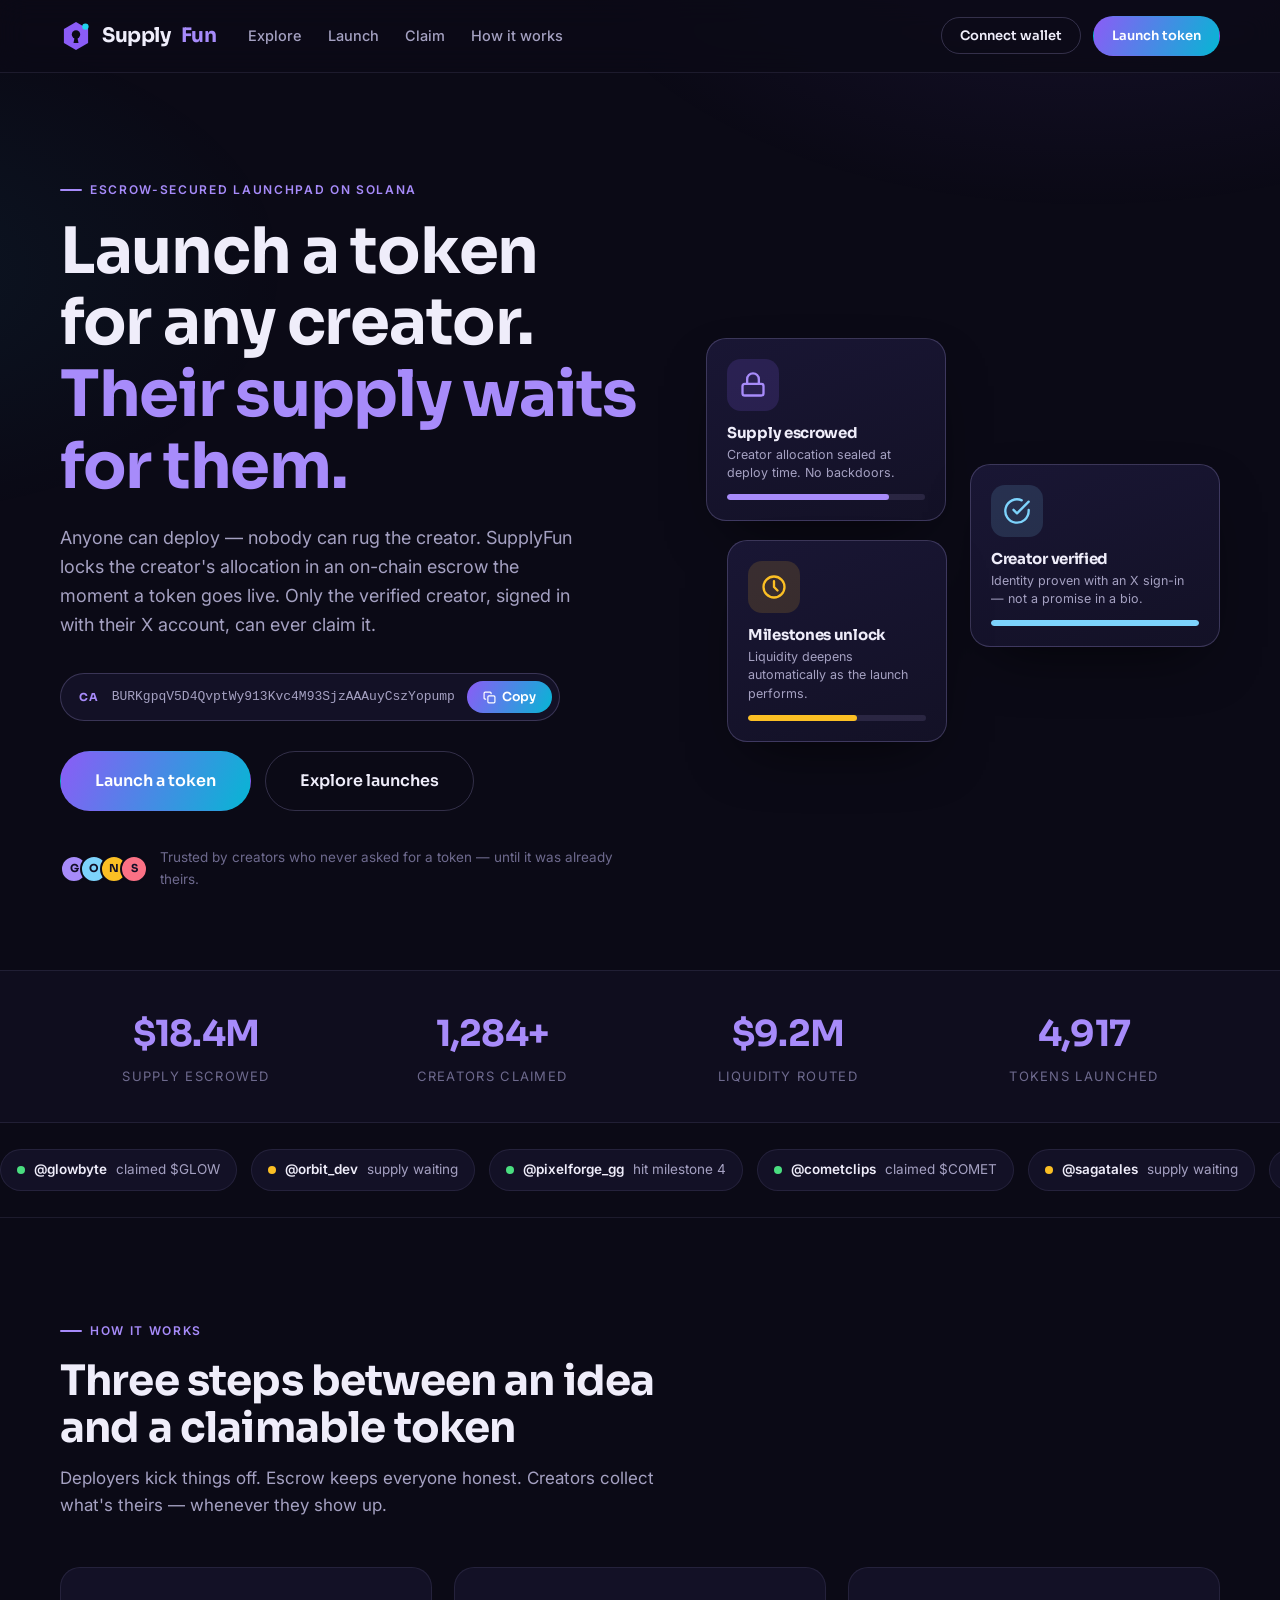
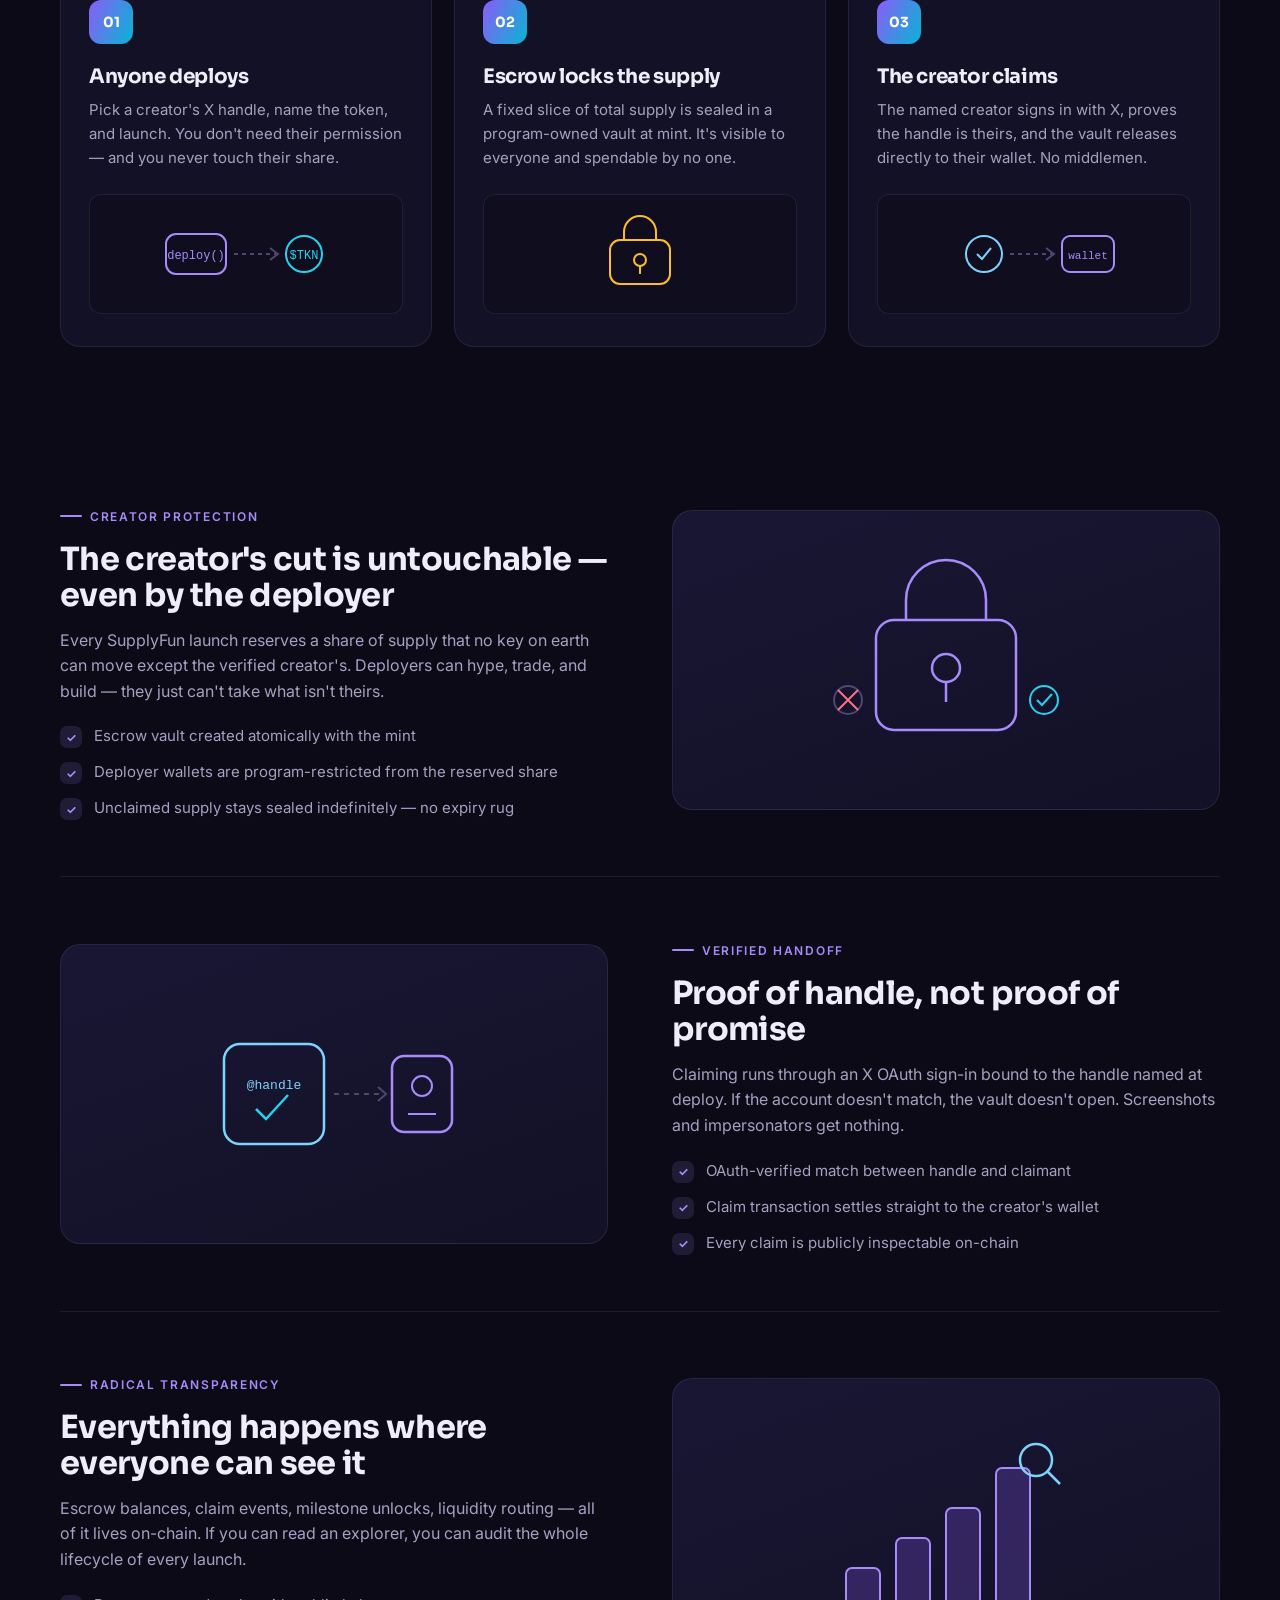
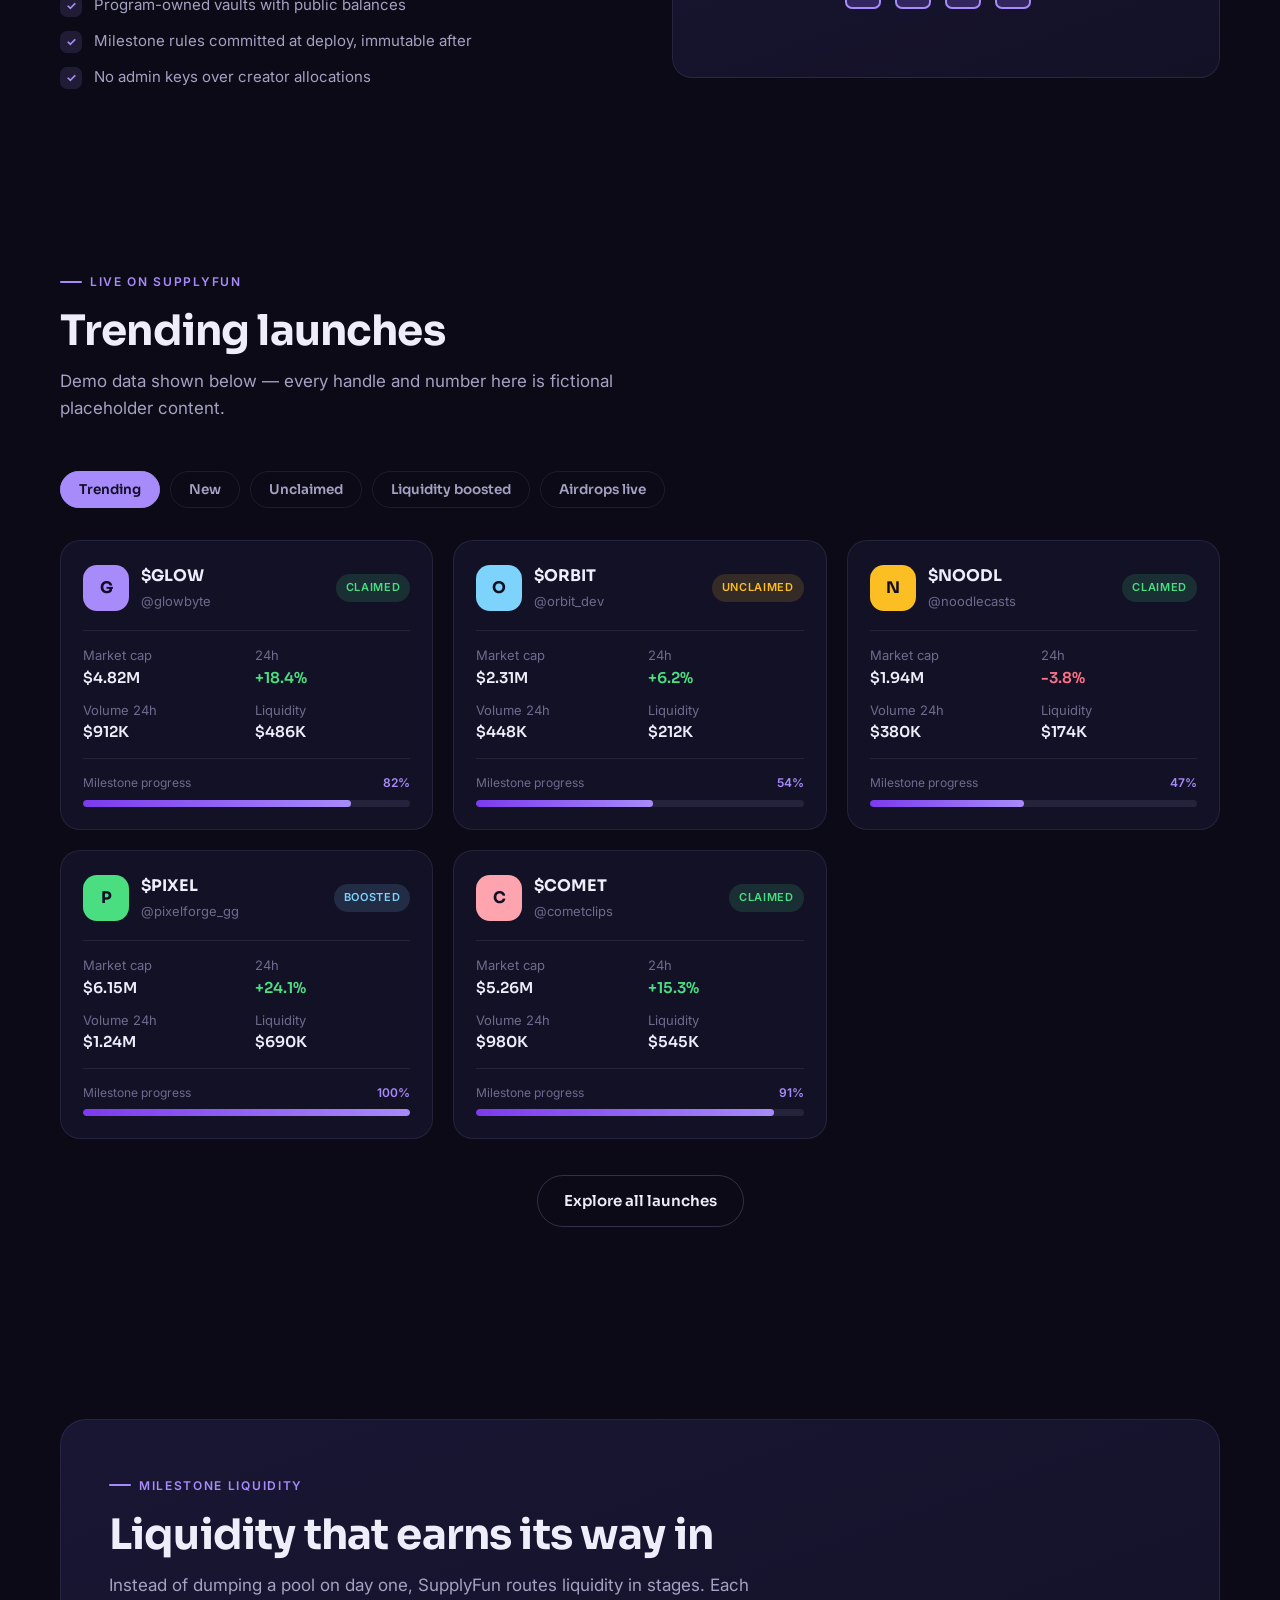
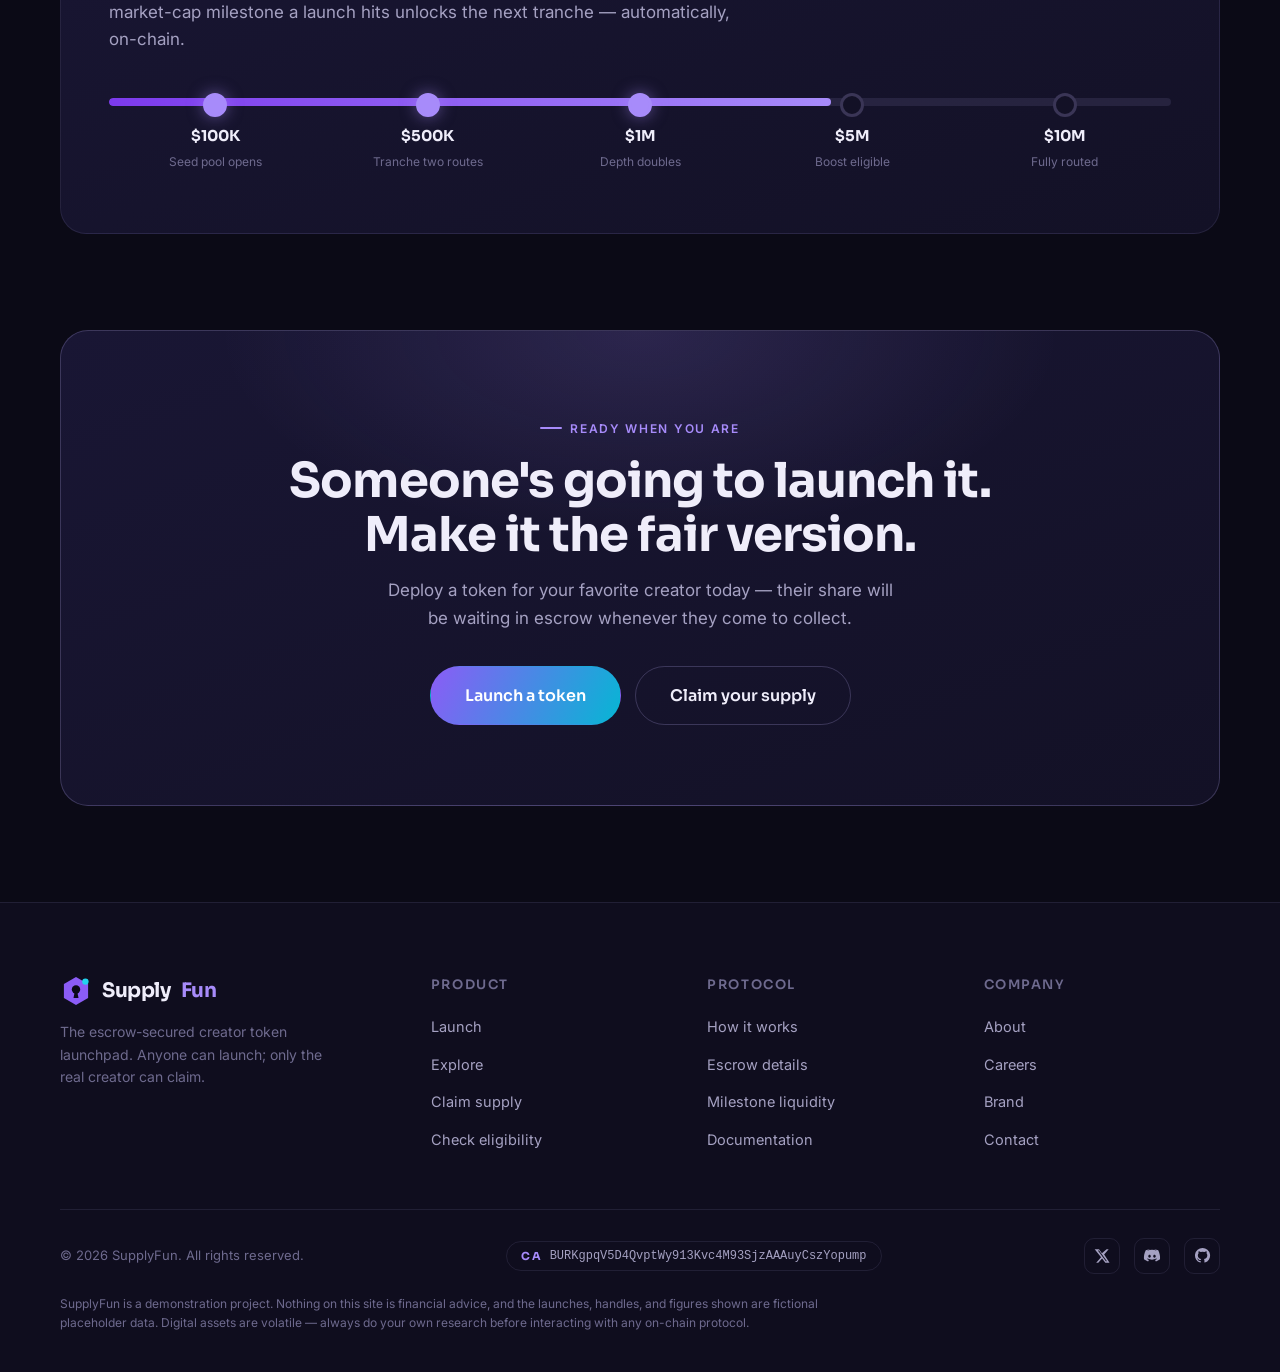
==== index.html @ 4ab60dee "Update contract address Replace CA in the hero bar and all footer copy chips with BURKgpqV5D4QvptWy9" ====
<!DOCTYPE html>
<html lang="en">
<head>
  <meta charset="UTF-8" />
  <meta name="viewport" content="width=device-width, initial-scale=1.0" />
  <title>SupplyFun — Creator token launches with escrowed supply</title>
  <meta name="description" content="SupplyFun is a Solana launchpad where anyone can deploy a creator token, but the creator's supply stays locked in escrow until the real creator verifies and claims it." />
  <link rel="icon" href="assets/favicon.svg" type="image/svg+xml" />
  <link rel="preconnect" href="https://fonts.googleapis.com" />
  <link rel="preconnect" href="https://fonts.gstatic.com" crossorigin />
  <link href="https://fonts.googleapis.com/css2?family=Sora:wght@500;600;700&family=Inter:wght@400;500;600&display=swap" rel="stylesheet" />
  <link rel="stylesheet" href="css/style.css" />
</head>
<body>

  <!-- ================= NAV ================= -->
  <header class="nav">
    <div class="wrap nav-inner">
      <a class="logo" href="index.html">
        <svg class="mark" viewBox="0 0 32 32" fill="none" aria-hidden="true">
          <path d="M16 2l12.1 7v14L16 30 3.9 23V9L16 2z" fill="#8b5cf6"/>
          <circle cx="16" cy="14.5" r="4.2" fill="#0b0a16"/>
          <path d="M14.6 17.5h2.8l1.1 5.5h-5l1.1-5.5z" fill="#0b0a16"/>
          <circle cx="25.4" cy="6.6" r="3.2" fill="#22d3ee"/>
        </svg>
        Supply<em>Fun</em>
      </a>
      <ul class="nav-links">
        <li><a href="explore.html">Explore</a></li>
        <li><a href="launch.html">Launch</a></li>
        <li><a href="claim.html">Claim</a></li>
        <li><a href="index.html#how-it-works">How it works</a></li>
      </ul>
      <div class="nav-actions">
        <button class="btn btn-ghost btn-sm" data-open-wallet>Connect wallet</button>
        <a class="btn btn-primary btn-sm" href="launch.html">Launch token</a>
        <button class="nav-burger" aria-label="Menu" aria-expanded="false">☰</button>
      </div>
    </div>
    <nav class="nav-mobile">
      <a href="explore.html">Explore</a>
      <a href="launch.html">Launch</a>
      <a href="claim.html">Claim</a>
      <a href="index.html#how-it-works">How it works</a>
      <a href="#" data-open-wallet>Connect wallet</a>
    </nav>
  </header>

  <main>
    <!-- ================= HERO ================= -->
    <section class="hero">
      <div class="wrap hero-grid">
        <div>
          <span class="eyebrow">Escrow-secured launchpad on Solana</span>
          <h1>Launch a token for any creator. <span class="hl">Their supply waits for them.</span></h1>
          <p class="lede">
            Anyone can deploy — nobody can rug the creator. SupplyFun locks the
            creator's allocation in an on-chain escrow the moment a token goes
            live. Only the verified creator, signed in with their X account,
            can ever claim it.
          </p>
          <div class="ca-bar">
            <span class="ca-label">CA</span>
            <code>BURKgpqV5D4QvptWy913Kvc4M93SjzAAAuyCszYopump</code>
            <button class="ca-copy" data-copy-ca="BURKgpqV5D4QvptWy913Kvc4M93SjzAAAuyCszYopump">
              <svg width="13" height="13" viewBox="0 0 24 24" fill="none" stroke="currentColor" stroke-width="2.2" stroke-linecap="round" stroke-linejoin="round" aria-hidden="true">
                <rect x="9" y="9" width="13" height="13" rx="2"/><path d="M5 15H4a2 2 0 0 1-2-2V4a2 2 0 0 1 2-2h9a2 2 0 0 1 2 2v1"/>
              </svg>
              <span data-copy-label>Copy</span>
            </button>
          </div>
          <div class="hero-ctas">
            <a class="btn btn-primary btn-lg" href="launch.html">Launch a token</a>
            <a class="btn btn-ghost btn-lg" href="explore.html">Explore launches</a>
          </div>
          <div class="hero-trust">
            <div class="avatars">
              <span style="background:#a78bfa">G</span>
              <span style="background:#7dd3fc">O</span>
              <span style="background:#fbbf24">N</span>
              <span style="background:#fb7185">S</span>
            </div>
            Trusted by creators who never asked for a token — until it was already theirs.
          </div>
        </div>

        <div class="hero-art" aria-hidden="true">
          <div class="art-card a">
            <div class="art-icon" style="background:rgba(139,92,246,.16)">
              <svg width="28" height="28" viewBox="0 0 24 24" fill="none" stroke="#a78bfa" stroke-width="2" stroke-linecap="round" stroke-linejoin="round">
                <rect x="3" y="11" width="18" height="10" rx="2"/><path d="M7 11V7a5 5 0 0 1 10 0v4"/>
              </svg>
            </div>
            <h4>Supply escrowed</h4>
            <p>Creator allocation sealed at deploy time. No backdoors.</p>
            <div class="art-meter"><i style="width:82%"></i></div>
          </div>
          <div class="art-card b">
            <div class="art-icon" style="background:rgba(125,211,252,.14)">
              <svg width="28" height="28" viewBox="0 0 24 24" fill="none" stroke="#7dd3fc" stroke-width="2" stroke-linecap="round" stroke-linejoin="round">
                <path d="M22 11.1V12a10 10 0 1 1-5.93-9.14"/><path d="m9 11 3 3L22 4"/>
              </svg>
            </div>
            <h4>Creator verified</h4>
            <p>Identity proven with an X sign-in — not a promise in a bio.</p>
            <div class="art-meter"><i style="width:100%;background:#7dd3fc"></i></div>
          </div>
          <div class="art-card c">
            <div class="art-icon" style="background:rgba(251,191,36,.14)">
              <svg width="28" height="28" viewBox="0 0 24 24" fill="none" stroke="#fbbf24" stroke-width="2" stroke-linecap="round" stroke-linejoin="round">
                <circle cx="12" cy="12" r="9"/><path d="M12 7v5l3 3"/>
              </svg>
            </div>
            <h4>Milestones unlock</h4>
            <p>Liquidity deepens automatically as the launch performs.</p>
            <div class="art-meter"><i style="width:61%;background:#fbbf24"></i></div>
          </div>
        </div>
      </div>
    </section>

    <!-- ================= STATS ================= -->
    <section class="stats">
      <div class="wrap stats-grid">
        <div class="stat"><b data-count="18.4" data-prefix="$" data-suffix="M" data-decimals="1">$0</b><span>Supply escrowed</span></div>
        <div class="stat"><b data-count="1284" data-suffix="+">0</b><span>Creators claimed</span></div>
        <div class="stat"><b data-count="9.2" data-prefix="$" data-suffix="M" data-decimals="1">$0</b><span>Liquidity routed</span></div>
        <div class="stat"><b data-count="4917">0</b><span>Tokens launched</span></div>
      </div>
    </section>

    <!-- ================= HANDLE MARQUEE ================= -->
    <div class="marquee" aria-hidden="true">
      <div class="marquee-track">
        <!-- set is duplicated so the loop is seamless -->
        <span class="chip"><span class="dot"></span><b>@glowbyte</b> claimed $GLOW</span>
        <span class="chip pending"><span class="dot"></span><b>@orbit_dev</b> supply waiting</span>
        <span class="chip"><span class="dot"></span><b>@pixelforge_gg</b> hit milestone 4</span>
        <span class="chip"><span class="dot"></span><b>@cometclips</b> claimed $COMET</span>
        <span class="chip pending"><span class="dot"></span><b>@sagatales</b> supply waiting</span>
        <span class="chip"><span class="dot"></span><b>@brewwithmax</b> claimed $BREW</span>
        <span class="chip"><span class="dot"></span><b>@voltrunner</b> boost activated</span>
        <span class="chip pending"><span class="dot"></span><b>@dunescribe</b> supply waiting</span>
        <span class="chip"><span class="dot"></span><b>@glowbyte</b> claimed $GLOW</span>
        <span class="chip pending"><span class="dot"></span><b>@orbit_dev</b> supply waiting</span>
        <span class="chip"><span class="dot"></span><b>@pixelforge_gg</b> hit milestone 4</span>
        <span class="chip"><span class="dot"></span><b>@cometclips</b> claimed $COMET</span>
        <span class="chip pending"><span class="dot"></span><b>@sagatales</b> supply waiting</span>
        <span class="chip"><span class="dot"></span><b>@brewwithmax</b> claimed $BREW</span>
        <span class="chip"><span class="dot"></span><b>@voltrunner</b> boost activated</span>
        <span class="chip pending"><span class="dot"></span><b>@dunescribe</b> supply waiting</span>
      </div>
    </div>

    <!-- ================= HOW IT WORKS ================= -->
    <section class="section" id="how-it-works">
      <div class="wrap">
        <div class="section-head reveal">
          <span class="eyebrow">How it works</span>
          <h2>Three steps between an idea and a claimable token</h2>
          <p>Deployers kick things off. Escrow keeps everyone honest. Creators collect what's theirs — whenever they show up.</p>
        </div>
        <div class="steps">
          <div class="step reveal">
            <div class="num">01</div>
            <h3>Anyone deploys</h3>
            <p>Pick a creator's X handle, name the token, and launch. You don't need their permission — and you never touch their share.</p>
            <div class="step-art">
              <svg width="180" height="80" viewBox="0 0 180 80" fill="none" aria-hidden="true">
                <rect x="10" y="20" width="60" height="40" rx="10" stroke="#a78bfa" stroke-width="2"/>
                <text x="40" y="45" text-anchor="middle" fill="#a78bfa" font-family="monospace" font-size="12">deploy()</text>
                <path d="M78 40 H120" stroke="#4c4670" stroke-width="2" stroke-dasharray="4 4"/>
                <path d="M114 34 L122 40 L114 46" stroke="#4c4670" stroke-width="2" fill="none"/>
                <circle cx="148" cy="40" r="18" stroke="#22d3ee" stroke-width="2"/>
                <text x="148" y="45" text-anchor="middle" fill="#22d3ee" font-family="monospace" font-size="12">$TKN</text>
              </svg>
            </div>
          </div>
          <div class="step reveal">
            <div class="num">02</div>
            <h3>Escrow locks the supply</h3>
            <p>A fixed slice of total supply is sealed in a program-owned vault at mint. It's visible to everyone and spendable by no one.</p>
            <div class="step-art">
              <svg width="180" height="80" viewBox="0 0 180 80" fill="none" aria-hidden="true">
                <rect x="60" y="26" width="60" height="44" rx="10" stroke="#fbbf24" stroke-width="2"/>
                <path d="M74 26 V18 a16 16 0 0 1 32 0 v8" stroke="#fbbf24" stroke-width="2" fill="none"/>
                <circle cx="90" cy="46" r="6" stroke="#fbbf24" stroke-width="2"/>
                <path d="M90 52 V60" stroke="#fbbf24" stroke-width="2"/>
              </svg>
            </div>
          </div>
          <div class="step reveal">
            <div class="num">03</div>
            <h3>The creator claims</h3>
            <p>The named creator signs in with X, proves the handle is theirs, and the vault releases directly to their wallet. No middlemen.</p>
            <div class="step-art">
              <svg width="180" height="80" viewBox="0 0 180 80" fill="none" aria-hidden="true">
                <circle cx="40" cy="40" r="18" stroke="#7dd3fc" stroke-width="2"/>
                <path d="M33 40 l5 5 9 -11" stroke="#7dd3fc" stroke-width="2" fill="none"/>
                <path d="M66 40 H108" stroke="#4c4670" stroke-width="2" stroke-dasharray="4 4"/>
                <path d="M102 34 L110 40 L102 46" stroke="#4c4670" stroke-width="2" fill="none"/>
                <rect x="118" y="22" width="52" height="36" rx="8" stroke="#a78bfa" stroke-width="2"/>
                <text x="144" y="45" text-anchor="middle" fill="#a78bfa" font-family="monospace" font-size="11">wallet</text>
              </svg>
            </div>
          </div>
        </div>
      </div>
    </section>

    <!-- ================= FEATURE DEEP DIVES ================= -->
    <section class="section" style="padding-top:0">
      <div class="wrap">
        <div class="feature-row reveal">
          <div class="feature-copy">
            <span class="eyebrow">Creator protection</span>
            <h3>The creator's cut is untouchable — even by the deployer</h3>
            <p>Every SupplyFun launch reserves a share of supply that no key on earth can move except the verified creator's. Deployers can hype, trade, and build — they just can't take what isn't theirs.</p>
            <ul>
              <li>Escrow vault created atomically with the mint</li>
              <li>Deployer wallets are program-restricted from the reserved share</li>
              <li>Unclaimed supply stays sealed indefinitely — no expiry rug</li>
            </ul>
          </div>
          <div class="feature-visual">
            <svg width="280" height="220" viewBox="0 0 280 220" fill="none" aria-hidden="true">
              <rect x="70" y="70" width="140" height="110" rx="18" stroke="#a78bfa" stroke-width="2.5"/>
              <path d="M100 70 V50 a40 40 0 0 1 80 0 v20" stroke="#a78bfa" stroke-width="2.5" fill="none"/>
              <circle cx="140" cy="118" r="14" stroke="#a78bfa" stroke-width="2.5"/>
              <path d="M140 132 V152" stroke="#a78bfa" stroke-width="2.5"/>
              <circle cx="42" cy="150" r="14" stroke="#4c4670" stroke-width="2"/>
              <path d="M32 140 L52 160 M52 140 L32 160" stroke="#fb7185" stroke-width="2"/>
              <circle cx="238" cy="150" r="14" stroke="#22d3ee" stroke-width="2"/>
              <path d="M231 150 l5 5 10 -11" stroke="#22d3ee" stroke-width="2" fill="none"/>
            </svg>
          </div>
        </div>

        <div class="feature-row flip reveal">
          <div class="feature-copy">
            <span class="eyebrow">Verified handoff</span>
            <h3>Proof of handle, not proof of promise</h3>
            <p>Claiming runs through an X OAuth sign-in bound to the handle named at deploy. If the account doesn't match, the vault doesn't open. Screenshots and impersonators get nothing.</p>
            <ul>
              <li>OAuth-verified match between handle and claimant</li>
              <li>Claim transaction settles straight to the creator's wallet</li>
              <li>Every claim is publicly inspectable on-chain</li>
            </ul>
          </div>
          <div class="feature-visual">
            <svg width="280" height="220" viewBox="0 0 280 220" fill="none" aria-hidden="true">
              <rect x="30" y="60" width="100" height="100" rx="16" stroke="#7dd3fc" stroke-width="2.5"/>
              <text x="80" y="105" text-anchor="middle" fill="#7dd3fc" font-family="monospace" font-size="13">@handle</text>
              <path d="M62 125 l10 10 22 -24" stroke="#22d3ee" stroke-width="2.5" fill="none"/>
              <path d="M140 110 H190" stroke="#4c4670" stroke-width="2" stroke-dasharray="5 5"/>
              <path d="M184 103 L192 110 L184 117" stroke="#4c4670" stroke-width="2" fill="none"/>
              <rect x="198" y="72" width="60" height="76" rx="12" stroke="#a78bfa" stroke-width="2.5"/>
              <circle cx="228" cy="102" r="10" stroke="#a78bfa" stroke-width="2"/>
              <path d="M214 130 h28" stroke="#a78bfa" stroke-width="2"/>
            </svg>
          </div>
        </div>

        <div class="feature-row reveal">
          <div class="feature-copy">
            <span class="eyebrow">Radical transparency</span>
            <h3>Everything happens where everyone can see it</h3>
            <p>Escrow balances, claim events, milestone unlocks, liquidity routing — all of it lives on-chain. If you can read an explorer, you can audit the whole lifecycle of every launch.</p>
            <ul>
              <li>Program-owned vaults with public balances</li>
              <li>Milestone rules committed at deploy, immutable after</li>
              <li>No admin keys over creator allocations</li>
            </ul>
          </div>
          <div class="feature-visual">
            <svg width="280" height="220" viewBox="0 0 280 220" fill="none" aria-hidden="true">
              <rect x="40" y="150" width="34" height="40" rx="6" fill="rgba(139,92,246,.25)" stroke="#a78bfa" stroke-width="2"/>
              <rect x="90" y="120" width="34" height="70" rx="6" fill="rgba(139,92,246,.25)" stroke="#a78bfa" stroke-width="2"/>
              <rect x="140" y="90" width="34" height="100" rx="6" fill="rgba(139,92,246,.25)" stroke="#a78bfa" stroke-width="2"/>
              <rect x="190" y="50" width="34" height="140" rx="6" fill="rgba(139,92,246,.25)" stroke="#a78bfa" stroke-width="2"/>
              <circle cx="230" cy="42" r="16" stroke="#7dd3fc" stroke-width="2.5"/>
              <path d="M241 53 L254 66" stroke="#7dd3fc" stroke-width="2.5"/>
            </svg>
          </div>
        </div>
      </div>
    </section>

    <!-- ================= TRENDING LAUNCHES ================= -->
    <section class="section" id="launches" style="padding-top:24px">
      <div class="wrap">
        <div class="section-head reveal">
          <span class="eyebrow">Live on SupplyFun</span>
          <h2>Trending launches</h2>
          <p>Demo data shown below — every handle and number here is fictional placeholder content.</p>
        </div>
        <div class="tabs" role="tablist">
          <button class="tab active" data-filter="trending" role="tab">Trending</button>
          <button class="tab" data-filter="new" role="tab">New</button>
          <button class="tab" data-filter="unclaimed" role="tab">Unclaimed</button>
          <button class="tab" data-filter="boosted" role="tab">Liquidity boosted</button>
          <button class="tab" data-filter="airdrop" role="tab">Airdrops live</button>
        </div>
        <div class="token-grid" data-token-grid data-limit="6"></div>
        <div class="gallery-more">
          <a class="btn btn-ghost" href="explore.html">Explore all launches</a>
        </div>
      </div>
    </section>

    <!-- ================= MILESTONE LIQUIDITY ================= -->
    <section class="section">
      <div class="wrap">
        <div class="mile-panel reveal" data-mile-progress="68">
          <div class="section-head" style="margin-bottom:8px">
            <span class="eyebrow">Milestone liquidity</span>
            <h2>Liquidity that earns its way in</h2>
            <p>Instead of dumping a pool on day one, SupplyFun routes liquidity in stages. Each market-cap milestone a launch hits unlocks the next tranche — automatically, on-chain.</p>
          </div>
          <div class="mile-track">
            <div class="mile-line"><i></i></div>
            <div class="mile-nodes">
              <div class="mile-node" data-at="10"><b>$100K</b><span>Seed pool opens</span></div>
              <div class="mile-node" data-at="35"><b>$500K</b><span>Tranche two routes</span></div>
              <div class="mile-node" data-at="60"><b>$1M</b><span>Depth doubles</span></div>
              <div class="mile-node" data-at="85"><b>$5M</b><span>Boost eligible</span></div>
              <div class="mile-node" data-at="100"><b>$10M</b><span>Fully routed</span></div>
            </div>
          </div>
        </div>
      </div>
    </section>

    <!-- ================= BIG CTA ================= -->
    <section class="section" style="padding-top:0">
      <div class="wrap">
        <div class="cta-panel reveal">
          <span class="eyebrow" style="justify-content:center">Ready when you are</span>
          <h2>Someone's going to launch it.<br/>Make it the fair version.</h2>
          <p>Deploy a token for your favorite creator today — their share will be waiting in escrow whenever they come to collect.</p>
          <div class="hero-ctas">
            <a class="btn btn-primary btn-lg" href="launch.html">Launch a token</a>
            <a class="btn btn-ghost btn-lg" href="claim.html">Claim your supply</a>
          </div>
        </div>
      </div>
    </section>
  </main>

  <!-- ================= FOOTER ================= -->
  <footer>
    <div class="wrap">
      <div class="footer-grid">
        <div class="footer-brand">
          <a class="logo" href="index.html">
            <svg class="mark" viewBox="0 0 32 32" fill="none" aria-hidden="true">
              <path d="M16 2l12.1 7v14L16 30 3.9 23V9L16 2z" fill="#8b5cf6"/>
          <circle cx="16" cy="14.5" r="4.2" fill="#0b0a16"/>
          <path d="M14.6 17.5h2.8l1.1 5.5h-5l1.1-5.5z" fill="#0b0a16"/>
          <circle cx="25.4" cy="6.6" r="3.2" fill="#22d3ee"/>
            </svg>
            Supply<em>Fun</em>
          </a>
          <p>The escrow-secured creator token launchpad. Anyone can launch; only the real creator can claim.</p>
        </div>
        <div class="footer-col">
          <h5>Product</h5>
          <ul>
            <li><a href="launch.html">Launch</a></li>
            <li><a href="explore.html">Explore</a></li>
            <li><a href="claim.html">Claim supply</a></li>
            <li><a href="claim.html">Check eligibility</a></li>
          </ul>
        </div>
        <div class="footer-col">
          <h5>Protocol</h5>
          <ul>
            <li><a href="index.html#how-it-works">How it works</a></li>
            <li><a href="index.html#how-it-works">Escrow details</a></li>
            <li><a href="index.html#launches">Milestone liquidity</a></li>
            <li><a href="#">Documentation</a></li>
          </ul>
        </div>
        <div class="footer-col">
          <h5>Company</h5>
          <ul>
            <li><a href="#">About</a></li>
            <li><a href="#">Careers</a></li>
            <li><a href="#">Brand</a></li>
            <li><a href="#">Contact</a></li>
          </ul>
        </div>
      </div>
      <div class="footer-base">
        <span>© 2026 SupplyFun. All rights reserved.</span>
        <button class="ca-chip" data-copy-ca="BURKgpqV5D4QvptWy913Kvc4M93SjzAAAuyCszYopump" title="Copy contract address">
          <b>CA</b><span>BURKgpqV5D4QvptWy913Kvc4M93SjzAAAuyCszYopump</span>
        </button>
        <div class="footer-social">
          <a href="#" aria-label="X">
            <svg width="16" height="16" viewBox="0 0 24 24" fill="currentColor"><path d="M18.9 2H22l-6.8 7.8L23.3 22h-6.3l-4.9-6.4L6.4 22H3.3l7.3-8.3L1 2h6.5l4.4 5.9L18.9 2zm-1.1 18h1.7L7.6 3.9H5.8L17.8 20z"/></svg>
          </a>
          <a href="#" aria-label="Discord">
            <svg width="18" height="18" viewBox="0 0 24 24" fill="currentColor"><path d="M20.3 4.4A19.8 19.8 0 0 0 15.4 3l-.2.4c1.7.4 2.5 1 3.3 1.7A16 16 0 0 0 12 3.7c-2.3 0-4.4.5-6.5 1.4.8-.7 1.7-1.3 3.3-1.7L8.6 3a19.8 19.8 0 0 0-4.9 1.4C1.6 8.5 1 12.5 1.3 16.4c1.9 1.4 3.7 2.2 5.5 2.8l1.1-1.9c-.9-.3-1.8-.8-2.5-1.4l.6-.5c2 1 4.1 1.5 6 1.5s4-.5 6-1.5l.6.5c-.7.6-1.6 1.1-2.5 1.4l1.1 1.9c1.8-.6 3.6-1.4 5.5-2.8.4-4.5-.7-8.4-2.4-12zM8.7 14.2c-.9 0-1.7-.9-1.7-1.9s.7-1.9 1.7-1.9 1.7.9 1.7 1.9-.8 1.9-1.7 1.9zm6.6 0c-.9 0-1.7-.9-1.7-1.9s.7-1.9 1.7-1.9 1.7.9 1.7 1.9-.8 1.9-1.7 1.9z"/></svg>
          </a>
          <a href="#" aria-label="GitHub">
            <svg width="17" height="17" viewBox="0 0 24 24" fill="currentColor"><path d="M12 1.5A10.5 10.5 0 0 0 8.7 22c.5.1.7-.2.7-.5v-1.9c-2.9.6-3.5-1.2-3.5-1.2-.5-1.2-1.2-1.6-1.2-1.6-1-.6.1-.6.1-.6 1 .1 1.6 1.1 1.6 1.1.9 1.6 2.5 1.1 3.1.9.1-.7.4-1.1.7-1.4-2.3-.3-4.8-1.2-4.8-5.2 0-1.1.4-2.1 1.1-2.8-.1-.3-.5-1.4.1-2.8 0 0 .9-.3 2.9 1.1a10 10 0 0 1 5.2 0c2-1.4 2.9-1.1 2.9-1.1.6 1.4.2 2.5.1 2.8.7.7 1.1 1.7 1.1 2.8 0 4-2.5 4.9-4.8 5.2.4.3.7.9.7 1.9v2.8c0 .3.2.6.7.5A10.5 10.5 0 0 0 12 1.5z"/></svg>
          </a>
        </div>
      </div>
      <p class="disclaimer">
        SupplyFun is a demonstration project. Nothing on this site is financial advice, and the launches,
        handles, and figures shown are fictional placeholder data. Digital assets are volatile — always do
        your own research before interacting with any on-chain protocol.
      </p>
    </div>
  </footer>

  <!-- ================= WALLET MODAL ================= -->
  <div class="modal-backdrop" id="wallet-modal" aria-hidden="true">
    <div class="modal" role="dialog" aria-label="Connect a wallet">
      <button class="modal-close" aria-label="Close">✕</button>
      <h3>Connect a wallet</h3>
      <p>Demo mode — connecting simulates a session, no real wallet is used.</p>
      <button class="wallet-option"><span class="w-icon" style="background:rgba(167,139,250,.15)">👻</span> Phantom <small>Popular</small></button>
      <button class="wallet-option"><span class="w-icon" style="background:rgba(125,211,252,.15)">🌊</span> Solflare</button>
      <button class="wallet-option"><span class="w-icon" style="background:rgba(251,191,36,.15)">🎒</span> Backpack</button>
    </div>
  </div>

  <script src="js/data.js"></script>
  <script src="js/main.js"></script>
</body>
</html>
---- css/style.css ----
/* ==========================================================================
   SupplyFun — theme & layout
   Dark "midnight violet" theme: deep indigo canvas, violet primary,
   cyan support, violet→cyan gradient CTAs.
   ========================================================================== */

:root {
  --bg: #0b0a16;
  --bg-soft: #0f0d1e;
  --panel: #131126;
  --panel-2: #191634;
  --line: rgba(196, 181, 253, 0.10);
  --line-strong: rgba(196, 181, 253, 0.22);
  --text: #efedfa;
  --text-dim: #a5a1c2;
  --text-faint: #6e6a8e;
  --accent: #a78bfa;
  --accent-deep: #7c3aed;
  --mint: #4ade80;
  --amber: #fbbf24;
  --rose: #fb7185;
  --sky: #7dd3fc;
  --ink: #120e26;
  --radius: 20px;
  --radius-sm: 12px;
  --shadow: 0 24px 60px -24px rgba(0, 0, 0, 0.7);
  --glow: 0 0 0 1px rgba(167, 139, 250, 0.25), 0 8px 40px -8px rgba(139, 92, 246, 0.35);
  --font-display: "Sora", "Segoe UI", system-ui, sans-serif;
  --font-body: "Inter", "Segoe UI", system-ui, sans-serif;
}

* { margin: 0; padding: 0; box-sizing: border-box; }

html { scroll-behavior: smooth; }

body {
  font-family: var(--font-body);
  background: var(--bg);
  color: var(--text);
  line-height: 1.6;
  -webkit-font-smoothing: antialiased;
  overflow-x: hidden;
}

body::before {
  content: "";
  position: fixed;
  inset: 0;
  background:
    radial-gradient(900px 500px at 85% -10%, rgba(139, 92, 246, 0.10), transparent 60%),
    radial-gradient(700px 420px at -10% 30%, rgba(34, 211, 238, 0.06), transparent 60%);
  pointer-events: none;
  z-index: 0;
}

main { position: relative; z-index: 1; }

img, svg { max-width: 100%; display: block; }

a { color: inherit; text-decoration: none; }

.wrap { width: min(1160px, calc(100% - 48px)); margin-inline: auto; }

h1, h2, h3, h4 { font-family: var(--font-display); font-weight: 700; line-height: 1.12; letter-spacing: -0.02em; }

.eyebrow {
  display: inline-flex;
  align-items: center;
  gap: 8px;
  font-size: 12px;
  font-weight: 600;
  letter-spacing: 0.14em;
  text-transform: uppercase;
  color: var(--accent);
  margin-bottom: 16px;
}
.eyebrow::before { content: ""; width: 22px; height: 2px; background: var(--accent); border-radius: 2px; }

.section { padding: 96px 0; }
.section-head { max-width: 640px; margin-bottom: 48px; }
.section-head h2 { font-size: clamp(28px, 4vw, 42px); margin-bottom: 14px; }
.section-head p { color: var(--text-dim); font-size: 17px; }

/* --------------------------------------------------------------------------
   Buttons
   -------------------------------------------------------------------------- */
.btn {
  display: inline-flex;
  align-items: center;
  justify-content: center;
  gap: 8px;
  font-family: var(--font-display);
  font-size: 15px;
  font-weight: 600;
  padding: 13px 26px;
  border-radius: 999px;
  border: 1px solid transparent;
  cursor: pointer;
  transition: transform 0.15s ease, box-shadow 0.15s ease, background 0.15s ease, border-color 0.15s ease;
  white-space: nowrap;
}
.btn:active { transform: translateY(1px) scale(0.99); }

.btn-primary { background: linear-gradient(115deg, #8b5cf6, #06b6d4); color: #fff; }
.btn-primary:hover { box-shadow: var(--glow); transform: translateY(-1px); }

.btn-ghost { background: transparent; color: var(--text); border-color: var(--line-strong); }
.btn-ghost:hover { border-color: var(--accent); color: var(--accent); }

.btn-dark { background: var(--panel-2); color: var(--text); border-color: var(--line); }
.btn-dark:hover { border-color: var(--line-strong); }

.btn-sm { padding: 9px 18px; font-size: 13px; }
.btn-lg { padding: 16px 34px; font-size: 16px; }

/* --------------------------------------------------------------------------
   Nav
   -------------------------------------------------------------------------- */
.nav {
  position: sticky;
  top: 0;
  z-index: 50;
  backdrop-filter: blur(14px);
  background: rgba(11, 10, 22, 0.82);
  border-bottom: 1px solid var(--line);
}
.nav-inner {
  display: flex;
  align-items: center;
  gap: 32px;
  height: 72px;
}
.logo {
  display: flex;
  align-items: center;
  gap: 10px;
  font-family: var(--font-display);
  font-size: 20px;
  font-weight: 700;
  letter-spacing: -0.02em;
}
.logo .mark { width: 32px; height: 32px; }
.logo em { font-style: normal; color: var(--accent); }

.nav-links { display: flex; gap: 26px; list-style: none; }
.nav-links a {
  font-size: 14.5px;
  font-weight: 500;
  color: var(--text-dim);
  transition: color 0.15s ease;
}
.nav-links a:hover, .nav-links a.active { color: var(--text); }

.nav-actions { margin-left: auto; display: flex; gap: 12px; align-items: center; }

.nav-burger {
  display: none;
  background: none;
  border: 1px solid var(--line-strong);
  border-radius: 10px;
  padding: 8px 10px;
  color: var(--text);
  cursor: pointer;
  font-size: 16px;
}

/* --------------------------------------------------------------------------
   Hero
   -------------------------------------------------------------------------- */
.hero { padding: 100px 0 80px; position: relative; }
.hero-grid {
  display: grid;
  grid-template-columns: 1.05fr 0.95fr;
  gap: 56px;
  align-items: center;
}
.hero-grid > * { min-width: 0; }
.hero h1 {
  font-size: clamp(38px, 5.6vw, 64px);
  margin-bottom: 22px;
}
.hero h1 .hl {
  color: var(--accent);
  position: relative;
}
.hero p.lede { color: var(--text-dim); font-size: 18px; max-width: 520px; margin-bottom: 34px; }
.hero-ctas { display: flex; gap: 14px; flex-wrap: wrap; margin-bottom: 36px; }

/* Contract address bar */
.ca-bar {
  display: inline-flex;
  align-items: center;
  gap: 12px;
  max-width: 100%;
  background: var(--panel);
  border: 1px solid var(--line-strong);
  border-radius: 999px;
  padding: 7px 7px 7px 18px;
  margin-bottom: 30px;
}
.ca-bar .ca-label {
  font-family: var(--font-display);
  font-size: 11px;
  font-weight: 700;
  letter-spacing: 0.12em;
  color: var(--accent);
  flex: none;
}
.ca-bar code {
  font-family: "SFMono-Regular", Consolas, "Liberation Mono", Menlo, monospace;
  font-size: 13px;
  color: var(--text-dim);
  overflow: hidden;
  text-overflow: ellipsis;
  white-space: nowrap;
  min-width: 0;
}
.ca-copy {
  flex: none;
  display: inline-flex;
  align-items: center;
  gap: 6px;
  font-family: var(--font-display);
  font-size: 12.5px;
  font-weight: 600;
  color: #fff;
  background: linear-gradient(115deg, #8b5cf6, #06b6d4);
  border: none;
  border-radius: 999px;
  padding: 8px 16px;
  cursor: pointer;
  transition: box-shadow 0.15s ease, transform 0.15s ease;
}
.ca-copy:hover { box-shadow: var(--glow); }
.ca-copy:active { transform: scale(0.97); }

.ca-chip {
  display: inline-flex;
  align-items: center;
  gap: 8px;
  max-width: 100%;
  font-family: "SFMono-Regular", Consolas, "Liberation Mono", Menlo, monospace;
  font-size: 12px;
  color: var(--text-dim);
  background: none;
  border: 1px solid var(--line);
  border-radius: 999px;
  padding: 7px 14px;
  cursor: pointer;
  transition: border-color 0.15s ease, color 0.15s ease;
}
.ca-chip:hover { border-color: var(--accent); color: var(--accent); }
.ca-chip span {
  overflow: hidden;
  text-overflow: ellipsis;
  white-space: nowrap;
  min-width: 0;
}
.ca-chip b { font-family: var(--font-display); font-size: 11px; letter-spacing: 0.1em; color: var(--accent); flex: none; }

.hero-trust { display: flex; align-items: center; gap: 12px; color: var(--text-faint); font-size: 13.5px; }
.hero-trust .avatars { display: flex; }
.hero-trust .avatars span {
  width: 28px; height: 28px; border-radius: 50%;
  border: 2px solid var(--bg);
  margin-left: -8px;
  display: grid; place-items: center;
  font-size: 11px; font-weight: 700; color: var(--ink);
  font-family: var(--font-display);
}
.hero-trust .avatars span:first-child { margin-left: 0; }

/* Floating illustration cluster */
.hero-art { position: relative; min-height: 420px; }
.art-card {
  position: absolute;
  background: linear-gradient(160deg, var(--panel-2), var(--panel));
  border: 1px solid var(--line-strong);
  border-radius: var(--radius);
  box-shadow: var(--shadow);
  padding: 20px;
  animation: floaty 7s ease-in-out infinite;
}
.art-card.a { top: 4%; left: 2%; width: 240px; animation-delay: 0s; }
.art-card.b { top: 34%; right: 0; width: 250px; animation-delay: -2.4s; }
.art-card.c { bottom: 0; left: 6%; width: 220px; animation-delay: -4.8s; }

@keyframes floaty {
  0%, 100% { transform: translateY(0); }
  50% { transform: translateY(-12px); }
}
@media (prefers-reduced-motion: reduce) {
  .art-card { animation: none; }
}

.art-card .art-icon {
  width: 52px; height: 52px;
  border-radius: 14px;
  display: grid; place-items: center;
  margin-bottom: 14px;
}
.art-card h4 { font-size: 15px; margin-bottom: 4px; }
.art-card p { font-size: 12.5px; color: var(--text-dim); line-height: 1.45; }
.art-card .art-meter {
  margin-top: 12px; height: 6px; border-radius: 3px;
  background: rgba(196, 181, 253, 0.12);
  overflow: hidden;
}
.art-card .art-meter i { display: block; height: 100%; border-radius: 3px; background: var(--accent); }

/* --------------------------------------------------------------------------
   Stats bar
   -------------------------------------------------------------------------- */
.stats {
  border-block: 1px solid var(--line);
  background: var(--bg-soft);
  padding: 34px 0;
}
.stats-grid {
  display: grid;
  grid-template-columns: repeat(4, 1fr);
  gap: 24px;
}
.stat { text-align: center; }
.stat b {
  display: block;
  font-family: var(--font-display);
  font-size: clamp(26px, 3vw, 36px);
  font-weight: 700;
  color: var(--accent);
  letter-spacing: -0.02em;
}
.stat span { font-size: 13px; color: var(--text-faint); text-transform: uppercase; letter-spacing: 0.1em; }

/* --------------------------------------------------------------------------
   Handle marquee (social proof)
   -------------------------------------------------------------------------- */
.marquee { overflow: hidden; padding: 26px 0; border-bottom: 1px solid var(--line); }
.marquee-track {
  display: flex; gap: 14px; width: max-content;
  animation: scrollx 36s linear infinite;
}
.marquee:hover .marquee-track { animation-play-state: paused; }
@keyframes scrollx { to { transform: translateX(-50%); } }
.chip {
  display: inline-flex; align-items: center; gap: 9px;
  padding: 9px 16px;
  border: 1px solid var(--line);
  border-radius: 999px;
  background: var(--panel);
  font-size: 13.5px; color: var(--text-dim);
  white-space: nowrap;
}
.chip .dot { width: 8px; height: 8px; border-radius: 50%; background: var(--mint); }
.chip.pending .dot { background: var(--amber); }
.chip b { color: var(--text); font-weight: 600; }

/* --------------------------------------------------------------------------
   How it works
   -------------------------------------------------------------------------- */
.steps { display: grid; grid-template-columns: repeat(3, 1fr); gap: 22px; }
.step {
  background: var(--panel);
  border: 1px solid var(--line);
  border-radius: var(--radius);
  padding: 32px 28px;
  position: relative;
  transition: border-color 0.2s ease, transform 0.2s ease;
}
.step:hover { border-color: var(--line-strong); transform: translateY(-3px); }
.step .num {
  font-family: var(--font-display);
  font-size: 14px; font-weight: 700;
  color: #fff;
  background: linear-gradient(115deg, #8b5cf6, #06b6d4);
  width: 44px; height: 44px;
  border-radius: 12px;
  display: grid; place-items: center;
  margin-bottom: 22px;
}
.step h3 { font-size: 20px; margin-bottom: 10px; }
.step p { color: var(--text-dim); font-size: 15px; }
.step .step-art { margin-top: 24px; height: 120px; border-radius: var(--radius-sm); overflow: hidden; background: var(--bg-soft); border: 1px solid var(--line); display: grid; place-items: center; }

/* --------------------------------------------------------------------------
   Feature deep dives
   -------------------------------------------------------------------------- */
.feature-row {
  display: grid;
  grid-template-columns: 1fr 1fr;
  gap: 64px;
  align-items: center;
  padding: 56px 0;
}
.feature-row + .feature-row { border-top: 1px solid var(--line); }
.feature-row.flip .feature-copy { order: 2; }
.feature-copy h3 { font-size: clamp(24px, 3vw, 32px); margin-bottom: 14px; }
.feature-copy p { color: var(--text-dim); font-size: 16px; margin-bottom: 20px; }
.feature-copy ul { list-style: none; display: grid; gap: 12px; }
.feature-copy li { display: flex; gap: 12px; align-items: flex-start; font-size: 15px; color: var(--text-dim); }
.feature-copy li::before {
  content: "✓";
  flex: none;
  width: 22px; height: 22px;
  border-radius: 7px;
  background: rgba(167, 139, 250, 0.14);
  color: var(--accent);
  font-size: 12px; font-weight: 700;
  display: grid; place-items: center;
  margin-top: 2px;
}
.feature-visual {
  background: linear-gradient(160deg, var(--panel-2), var(--panel));
  border: 1px solid var(--line);
  border-radius: var(--radius);
  padding: 36px;
  min-height: 300px;
  display: grid;
  place-items: center;
}

/* --------------------------------------------------------------------------
   Launch gallery
   -------------------------------------------------------------------------- */
.tabs { display: flex; gap: 10px; flex-wrap: wrap; margin-bottom: 32px; }
.tab {
  font-family: var(--font-display);
  font-size: 13.5px; font-weight: 600;
  padding: 9px 18px;
  border-radius: 999px;
  border: 1px solid var(--line);
  background: transparent;
  color: var(--text-dim);
  cursor: pointer;
  transition: all 0.15s ease;
}
.tab:hover { color: var(--text); border-color: var(--line-strong); }
.tab.active { background: var(--accent); border-color: var(--accent); color: var(--ink); }

.token-grid {
  display: grid;
  grid-template-columns: repeat(3, 1fr);
  gap: 20px;
}
.token-card {
  background: var(--panel);
  border: 1px solid var(--line);
  border-radius: var(--radius);
  padding: 22px;
  transition: border-color 0.2s ease, transform 0.2s ease, box-shadow 0.2s ease;
  cursor: pointer;
}
.token-card:hover {
  border-color: rgba(167, 139, 250, 0.4);
  transform: translateY(-4px);
  box-shadow: var(--shadow);
}
.token-top { display: flex; align-items: center; gap: 12px; margin-bottom: 16px; }
.token-avatar {
  width: 46px; height: 46px;
  border-radius: 14px;
  display: grid; place-items: center;
  font-family: var(--font-display);
  font-weight: 700; font-size: 16px;
  color: var(--ink);
  flex: none;
}
.token-id b { display: block; font-family: var(--font-display); font-size: 16px; }
.token-id span { font-size: 13px; color: var(--text-faint); }
.badge {
  margin-left: auto;
  font-size: 11px; font-weight: 600;
  letter-spacing: 0.06em; text-transform: uppercase;
  padding: 5px 10px;
  border-radius: 999px;
}
.badge.claimed { background: rgba(74, 222, 128, 0.14); color: var(--mint); }
.badge.unclaimed { background: rgba(251, 191, 36, 0.14); color: var(--amber); }
.badge.boosted { background: rgba(125, 211, 252, 0.14); color: var(--sky); }
.badge.airdrop { background: rgba(251, 113, 133, 0.14); color: var(--rose); }

.token-metrics {
  display: grid;
  grid-template-columns: 1fr 1fr;
  gap: 10px 16px;
  padding: 14px 0;
  border-block: 1px solid var(--line);
  margin-bottom: 14px;
}
.token-metrics div { font-size: 13px; color: var(--text-faint); }
.token-metrics b { display: block; font-size: 15px; color: var(--text); font-weight: 600; font-family: var(--font-display); }
.token-metrics .up b { color: var(--mint); }
.token-metrics .down b { color: var(--rose); }

.milestone { font-size: 12px; color: var(--text-faint); }
.milestone .bar {
  height: 7px; border-radius: 4px;
  background: rgba(196, 181, 253, 0.1);
  overflow: hidden;
  margin-top: 7px;
}
.milestone .bar i {
  display: block; height: 100%;
  background: linear-gradient(90deg, var(--accent-deep), var(--accent));
  border-radius: 4px;
  transition: width 0.8s cubic-bezier(0.22, 1, 0.36, 1);
}
.milestone .row { display: flex; justify-content: space-between; }
.milestone .row b { color: var(--accent); font-weight: 600; }

.gallery-more { margin-top: 36px; text-align: center; }
.empty-note {
  grid-column: 1 / -1;
  text-align: center;
  color: var(--text-faint);
  padding: 60px 0;
  font-size: 15px;
}

/* --------------------------------------------------------------------------
   Milestone liquidity section
   -------------------------------------------------------------------------- */
.mile-panel {
  background: linear-gradient(160deg, var(--panel-2), var(--panel));
  border: 1px solid var(--line);
  border-radius: calc(var(--radius) + 6px);
  padding: 48px;
}
.mile-track { position: relative; margin: 44px 0 12px; }
.mile-line {
  height: 8px; border-radius: 4px;
  background: rgba(196, 181, 253, 0.1);
  overflow: hidden;
}
.mile-line i {
  display: block; height: 100%; width: 0;
  background: linear-gradient(90deg, var(--accent-deep), var(--accent));
  border-radius: 4px;
  transition: width 1.4s cubic-bezier(0.22, 1, 0.36, 1);
}
.mile-nodes { display: flex; justify-content: space-between; margin-top: 18px; }
.mile-node { text-align: center; flex: 1; position: relative; }
.mile-node::before {
  content: "";
  position: absolute;
  top: -31px; left: 50%;
  transform: translateX(-50%);
  width: 18px; height: 18px;
  border-radius: 50%;
  background: var(--panel);
  border: 3px solid var(--line-strong);
  transition: all 0.4s ease;
}
.mile-node.hit::before { background: var(--accent); border-color: var(--accent); box-shadow: 0 0 16px rgba(167, 139, 250, 0.5); }
.mile-node b { display: block; font-family: var(--font-display); font-size: 15px; }
.mile-node span { font-size: 12px; color: var(--text-faint); }

/* --------------------------------------------------------------------------
   Big CTA
   -------------------------------------------------------------------------- */
.cta-panel {
  text-align: center;
  background:
    radial-gradient(600px 300px at 50% 0%, rgba(167, 139, 250, 0.14), transparent 70%),
    linear-gradient(160deg, var(--panel-2), var(--panel));
  border: 1px solid var(--line-strong);
  border-radius: calc(var(--radius) + 8px);
  padding: 80px 32px;
}
.cta-panel h2 { font-size: clamp(30px, 4.4vw, 48px); margin-bottom: 16px; }
.cta-panel p { color: var(--text-dim); font-size: 17px; max-width: 520px; margin: 0 auto 34px; }
.cta-panel .hero-ctas { justify-content: center; margin-bottom: 0; }

/* --------------------------------------------------------------------------
   Footer
   -------------------------------------------------------------------------- */
footer { border-top: 1px solid var(--line); padding: 72px 0 40px; background: var(--bg-soft); position: relative; z-index: 1; }
.footer-grid {
  display: grid;
  grid-template-columns: 1.4fr repeat(3, 1fr);
  gap: 40px;
  margin-bottom: 56px;
}
.footer-brand p { color: var(--text-faint); font-size: 14px; margin-top: 14px; max-width: 280px; }
.footer-col h5 {
  font-family: var(--font-display);
  font-size: 13px; font-weight: 600;
  text-transform: uppercase; letter-spacing: 0.12em;
  color: var(--text-faint);
  margin-bottom: 18px;
}
.footer-col ul { list-style: none; display: grid; gap: 12px; }
.footer-col a { font-size: 14.5px; color: var(--text-dim); transition: color 0.15s ease; }
.footer-col a:hover { color: var(--accent); }
.footer-base {
  border-top: 1px solid var(--line);
  padding-top: 28px;
  display: flex;
  justify-content: space-between;
  align-items: center;
  gap: 20px;
  flex-wrap: wrap;
  font-size: 13px;
  color: var(--text-faint);
}
.footer-social { display: flex; gap: 14px; }
.footer-social a {
  width: 36px; height: 36px;
  border: 1px solid var(--line);
  border-radius: 10px;
  display: grid; place-items: center;
  color: var(--text-dim);
  transition: all 0.15s ease;
}
.footer-social a:hover { border-color: var(--accent); color: var(--accent); }
.disclaimer { font-size: 12px; color: var(--text-faint); max-width: 760px; margin-top: 20px; line-height: 1.6; }

/* --------------------------------------------------------------------------
   Wallet modal
   -------------------------------------------------------------------------- */
.modal-backdrop {
  position: fixed; inset: 0;
  background: rgba(8, 6, 18, 0.7);
  backdrop-filter: blur(6px);
  display: grid; place-items: center;
  z-index: 100;
  opacity: 0;
  pointer-events: none;
  transition: opacity 0.2s ease;
}
.modal-backdrop.open { opacity: 1; pointer-events: auto; }
.modal {
  width: min(420px, calc(100% - 40px));
  background: var(--panel-2);
  border: 1px solid var(--line-strong);
  border-radius: var(--radius);
  padding: 28px;
  transform: translateY(12px);
  transition: transform 0.2s ease;
}
.modal-backdrop.open .modal { transform: none; }
.modal h3 { font-size: 20px; margin-bottom: 6px; }
.modal > p { font-size: 14px; color: var(--text-dim); margin-bottom: 22px; }
.wallet-option {
  display: flex; align-items: center; gap: 14px;
  width: 100%;
  padding: 14px 16px;
  background: var(--panel);
  border: 1px solid var(--line);
  border-radius: var(--radius-sm);
  color: var(--text);
  font-family: var(--font-display);
  font-size: 15px; font-weight: 600;
  cursor: pointer;
  transition: border-color 0.15s ease;
  margin-bottom: 10px;
}
.wallet-option:hover { border-color: var(--accent); }
.wallet-option .w-icon {
  width: 36px; height: 36px; border-radius: 10px;
  display: grid; place-items: center;
  font-size: 16px;
}
.wallet-option small { margin-left: auto; font-size: 12px; color: var(--text-faint); font-weight: 400; }
.modal-close {
  position: absolute; top: 18px; right: 18px;
  background: none; border: none;
  color: var(--text-faint); font-size: 20px; cursor: pointer;
}
.modal { position: relative; }

/* --------------------------------------------------------------------------
   Forms (launch / claim pages)
   -------------------------------------------------------------------------- */
.page-hero { padding: 72px 0 48px; }
.page-hero h1 { font-size: clamp(32px, 4.6vw, 52px); margin-bottom: 14px; }
.page-hero p { color: var(--text-dim); font-size: 17px; max-width: 560px; }

.form-panel {
  background: var(--panel);
  border: 1px solid var(--line);
  border-radius: var(--radius);
  padding: 36px;
  max-width: 640px;
}
.form-grid { display: grid; gap: 22px; }
.form-grid .two { display: grid; grid-template-columns: 1fr 1fr; gap: 18px; }
.field label {
  display: block;
  font-family: var(--font-display);
  font-size: 13.5px; font-weight: 600;
  margin-bottom: 8px;
}
.field .hint { font-size: 12.5px; color: var(--text-faint); margin-top: 6px; }
.field input, .field textarea, .field select {
  width: 100%;
  background: var(--bg-soft);
  border: 1px solid var(--line);
  border-radius: var(--radius-sm);
  padding: 13px 15px;
  color: var(--text);
  font-family: var(--font-body);
  font-size: 15px;
  transition: border-color 0.15s ease;
}
.field input:focus, .field textarea:focus, .field select:focus {
  outline: none;
  border-color: var(--accent);
}
.field textarea { resize: vertical; min-height: 90px; }

.escrow-preview {
  background: var(--bg-soft);
  border: 1px dashed var(--line-strong);
  border-radius: var(--radius-sm);
  padding: 18px;
  display: grid;
  gap: 8px;
  font-size: 14px;
  color: var(--text-dim);
}
.escrow-preview .row { display: flex; justify-content: space-between; }
.escrow-preview b { color: var(--accent); font-family: var(--font-display); }

.layout-2col { display: grid; grid-template-columns: 1fr 380px; gap: 40px; align-items: start; padding-bottom: 96px; }
.side-card {
  background: var(--panel);
  border: 1px solid var(--line);
  border-radius: var(--radius);
  padding: 28px;
  position: sticky;
  top: 96px;
}
.side-card h4 { font-size: 16px; margin-bottom: 14px; }
.side-card ol { padding-left: 18px; display: grid; gap: 10px; color: var(--text-dim); font-size: 14px; }

/* Claim page verify flow */
.verify-steps { display: grid; gap: 14px; max-width: 640px; }
.verify-step {
  display: flex; gap: 16px; align-items: center;
  background: var(--panel);
  border: 1px solid var(--line);
  border-radius: var(--radius-sm);
  padding: 20px;
}
.verify-step .v-num {
  flex: none;
  width: 38px; height: 38px;
  border-radius: 50%;
  border: 1px solid var(--line-strong);
  display: grid; place-items: center;
  font-family: var(--font-display); font-weight: 700; font-size: 14px;
  color: var(--text-dim);
}
.verify-step.done .v-num { background: var(--accent); border-color: var(--accent); color: var(--ink); }
.verify-step b { display: block; font-family: var(--font-display); font-size: 15px; }
.verify-step span { font-size: 13.5px; color: var(--text-dim); }
.verify-step .btn { margin-left: auto; }

/* Toast */
.toast {
  position: fixed;
  bottom: 28px; left: 50%;
  transform: translate(-50%, 80px);
  background: var(--panel-2);
  border: 1px solid var(--accent);
  color: var(--text);
  font-size: 14px;
  padding: 13px 22px;
  border-radius: 999px;
  z-index: 120;
  transition: transform 0.3s cubic-bezier(0.22, 1, 0.36, 1);
  box-shadow: var(--shadow);
}
.toast.show { transform: translate(-50%, 0); }

/* Reveal on scroll */
.reveal { opacity: 0; transform: translateY(22px); transition: opacity 0.6s ease, transform 0.6s ease; }
.reveal.in { opacity: 1; transform: none; }

/* --------------------------------------------------------------------------
   Responsive
   -------------------------------------------------------------------------- */
@media (max-width: 980px) {
  .hero-grid { grid-template-columns: 1fr; }
  .hero-art { min-height: 380px; margin-top: 12px; }
  .steps { grid-template-columns: 1fr; }
  .feature-row { grid-template-columns: 1fr; gap: 32px; padding: 40px 0; }
  .feature-row.flip .feature-copy { order: 0; }
  .token-grid { grid-template-columns: 1fr 1fr; }
  .stats-grid { grid-template-columns: 1fr 1fr; gap: 32px 16px; }
  .footer-grid { grid-template-columns: 1fr 1fr; }
  .layout-2col { grid-template-columns: 1fr; }
  .side-card { position: static; }
  .nav-links, .nav-actions .btn-ghost { display: none; }
  .nav-burger { display: block; margin-left: auto; }
  .nav-actions { margin-left: 0; }
  .nav-inner { justify-content: space-between; }
  .nav-mobile {
    display: none;
    flex-direction: column;
    gap: 4px;
    padding: 12px 24px 20px;
    border-top: 1px solid var(--line);
  }
  .nav-mobile.open { display: flex; }
  .nav-mobile a { padding: 10px 0; font-size: 15px; color: var(--text-dim); }
}

@media (min-width: 981px) { .nav-mobile { display: none !important; } }

@media (max-width: 620px) {
  .token-grid { grid-template-columns: 1fr; }
  .section { padding: 64px 0; }
  .hero { padding: 64px 0 48px; }
  .art-card.a { left: 0; width: 210px; }
  .art-card.b { width: 220px; }
  .art-card.c { left: 6%; width: 200px; }
  .mile-panel { padding: 28px 20px; }
  .mile-node span { display: none; }
  .form-panel { padding: 24px 18px; }
  .form-grid .two { grid-template-columns: 1fr; }
}
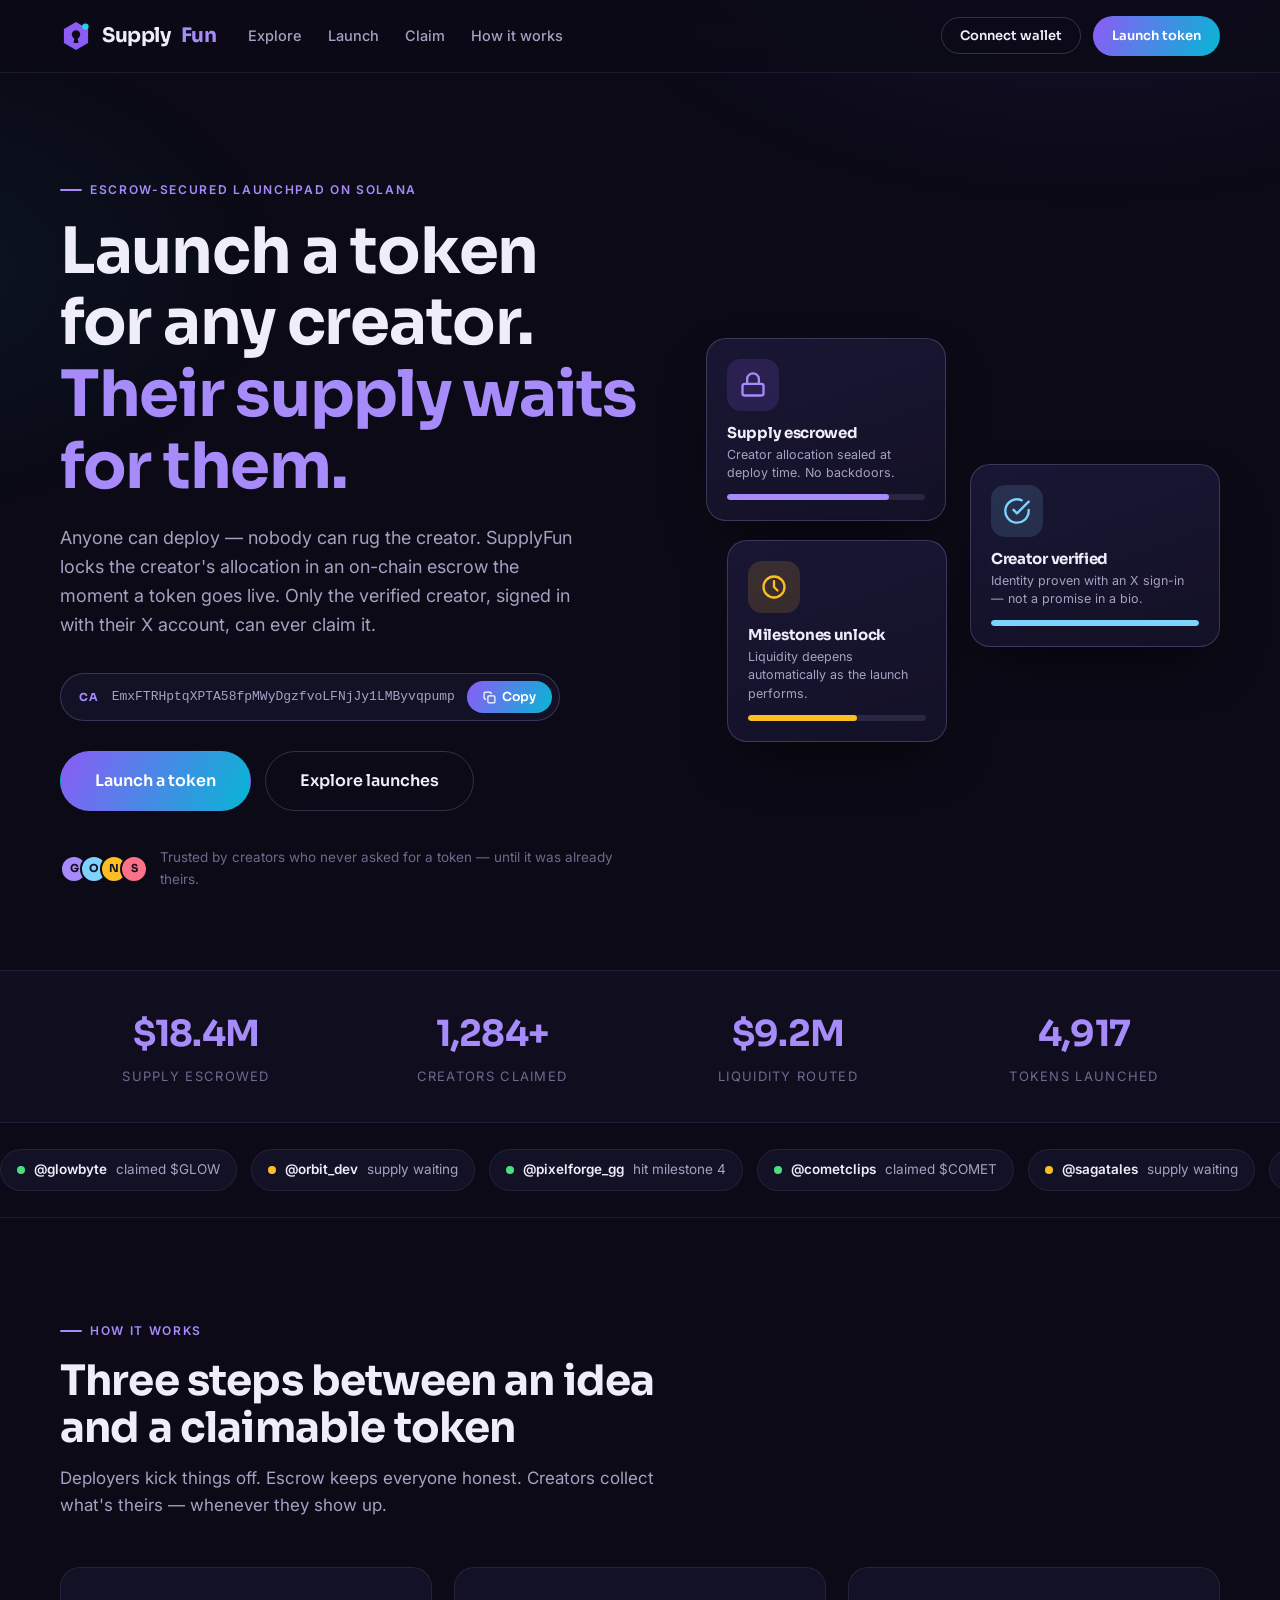
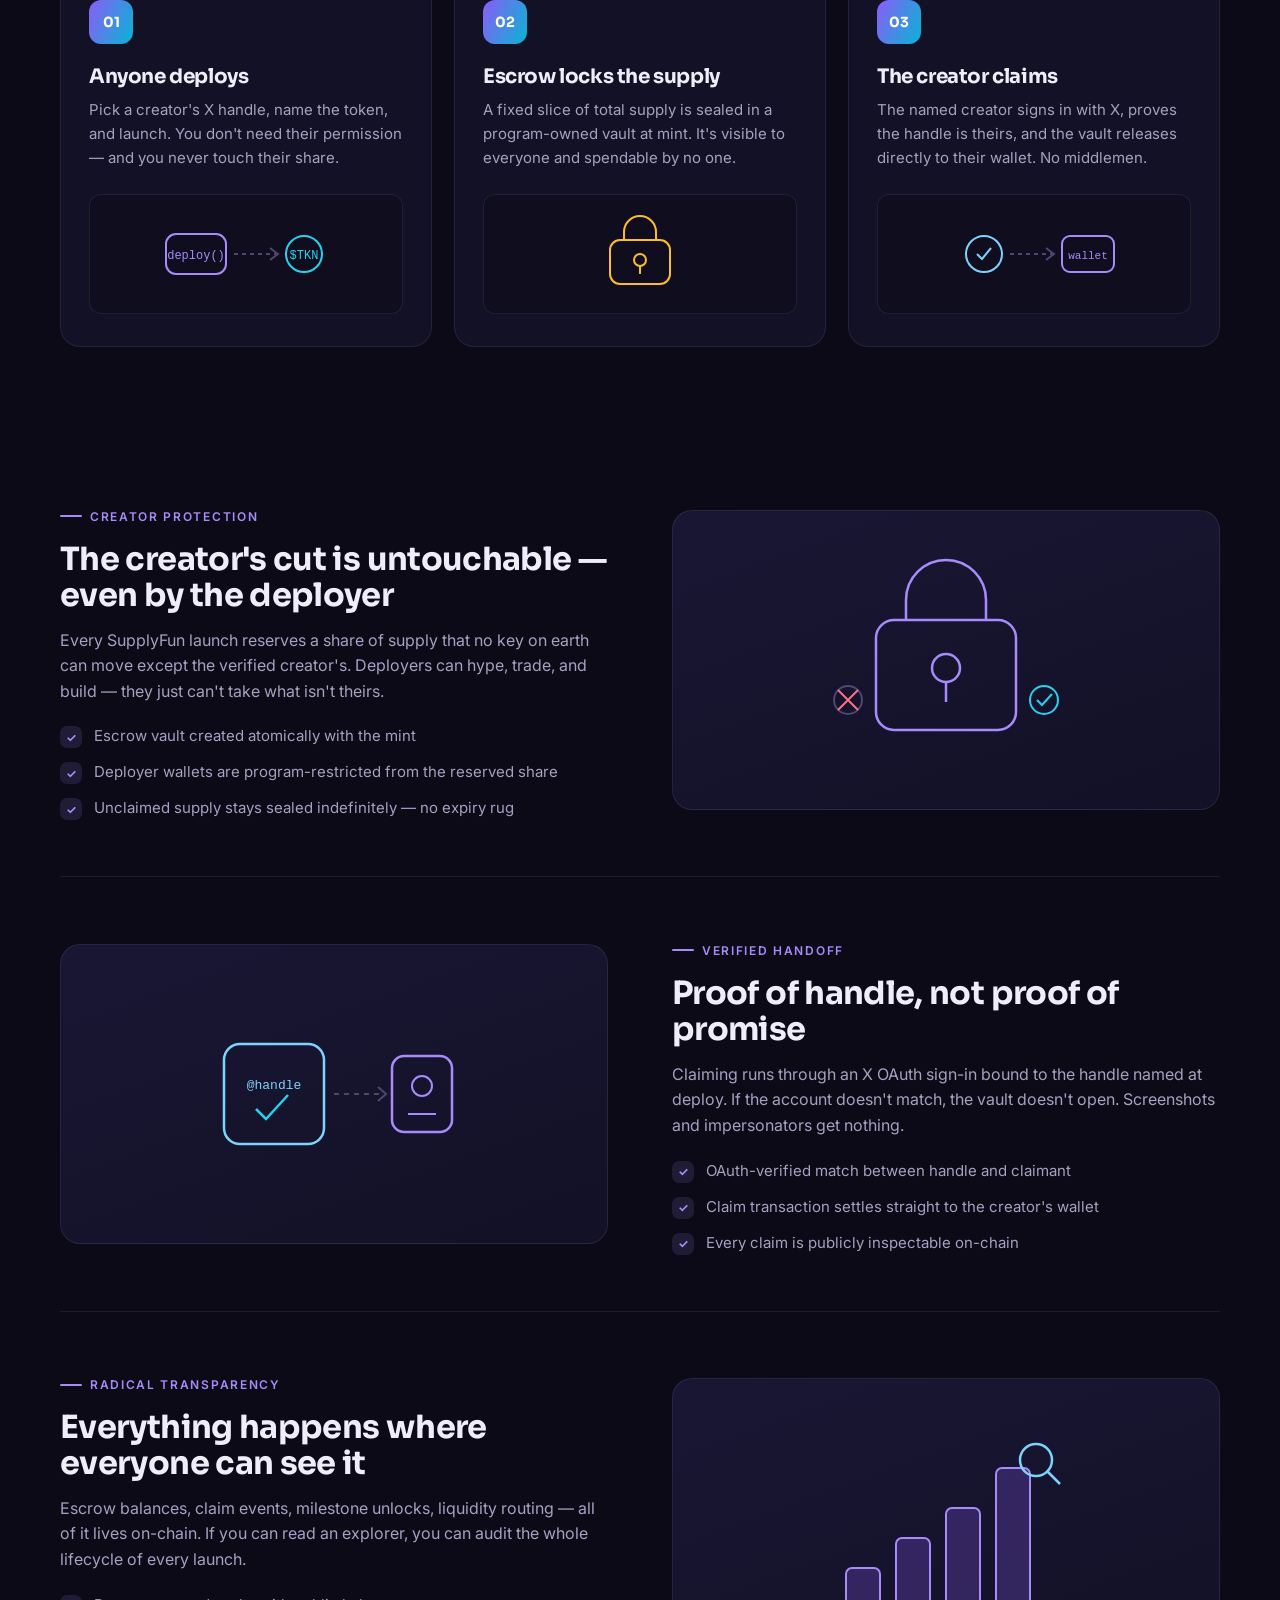
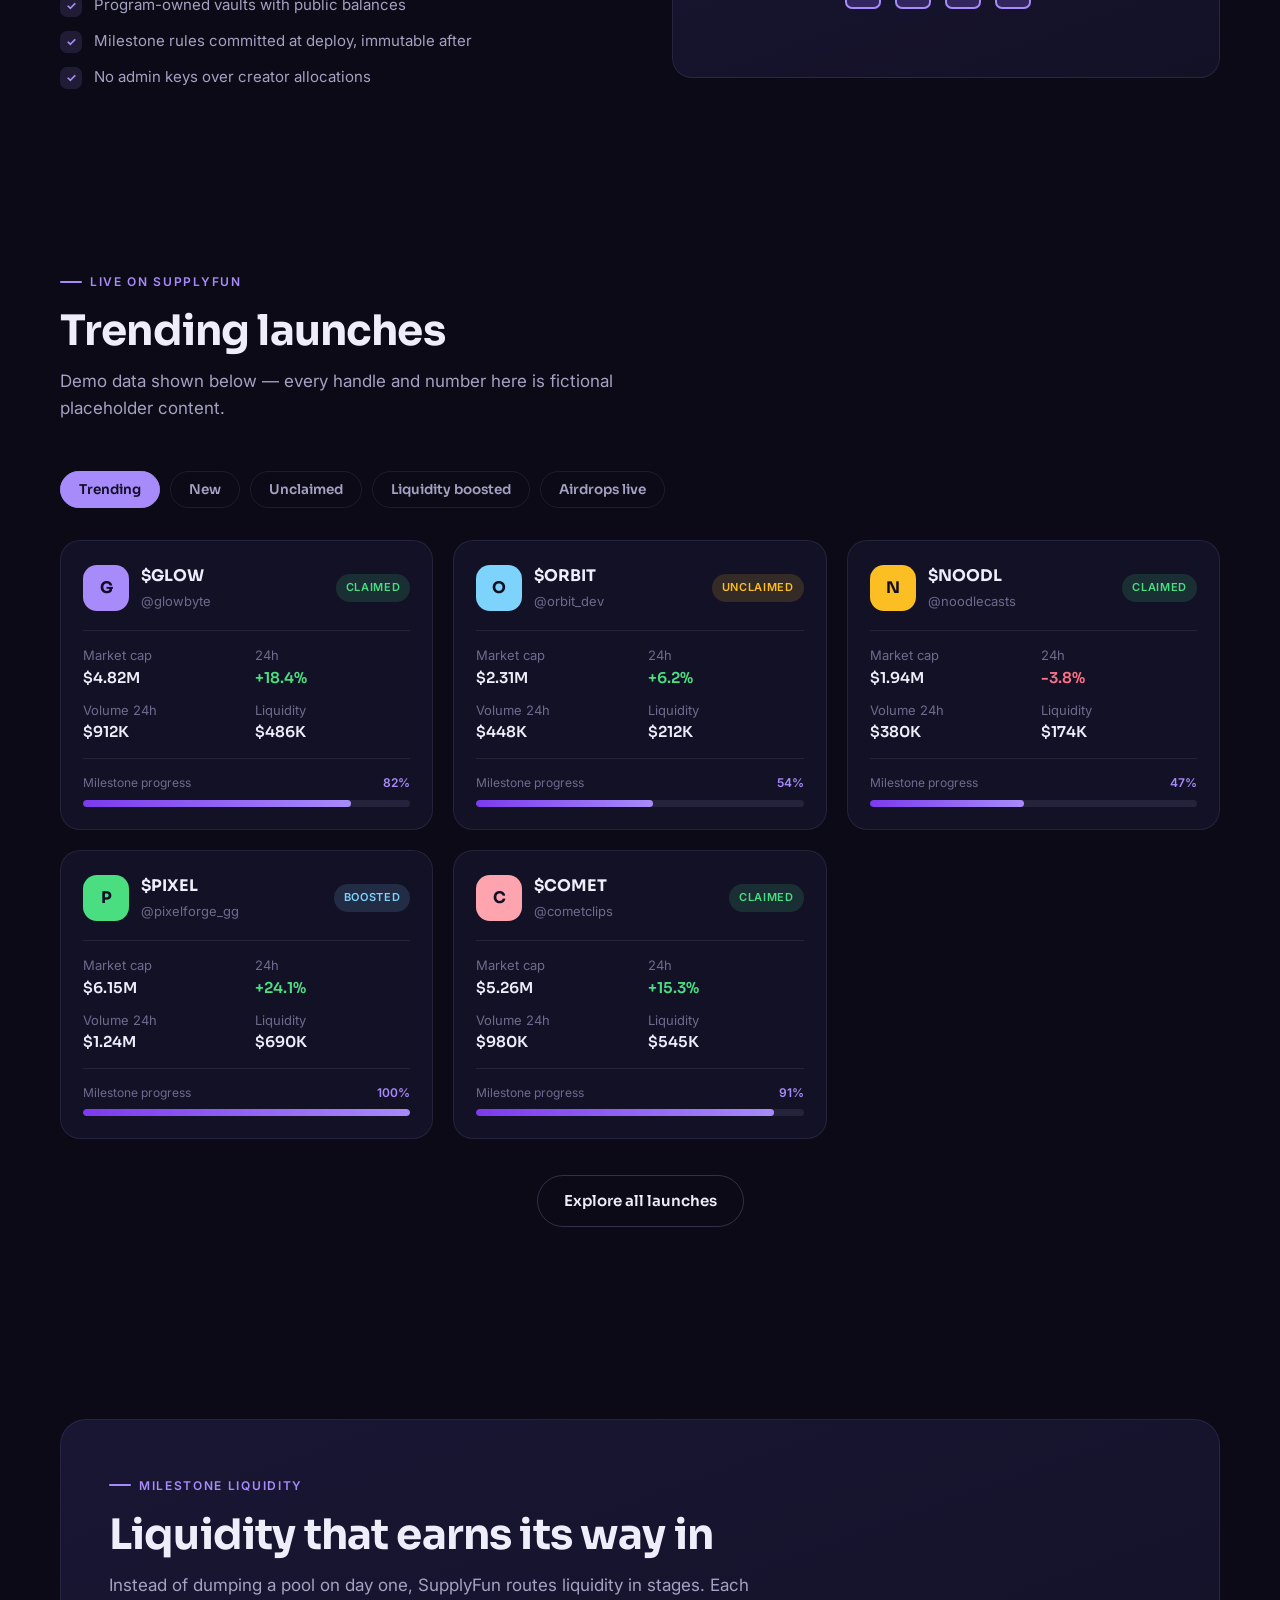
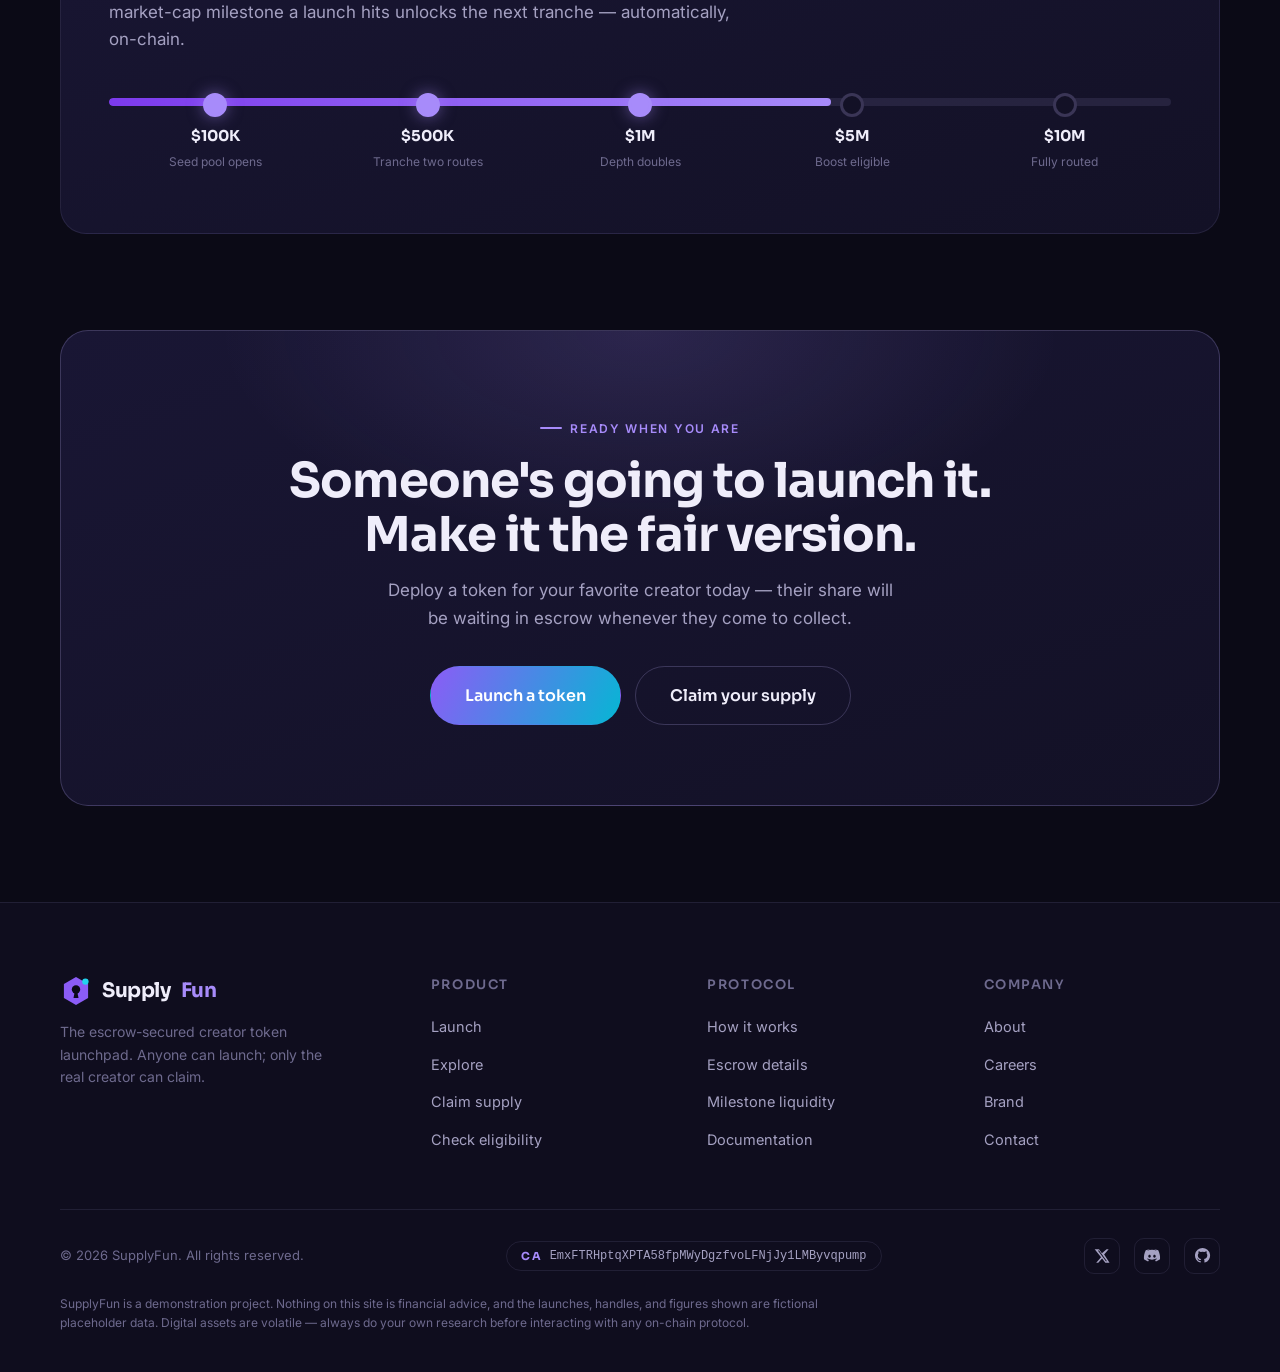
==== commit 2ce6679c: "Update contract address Replace CA in the hero bar and all footer copy chips with EmxFTRHptqXPTA58fp" ====
--- a/index.html
+++ b/index.html
@@ -61,8 +61,8 @@
           </p>
           <div class="ca-bar">
             <span class="ca-label">CA</span>
-            <code>BURKgpqV5D4QvptWy913Kvc4M93SjzAAAuyCszYopump</code>
-            <button class="ca-copy" data-copy-ca="BURKgpqV5D4QvptWy913Kvc4M93SjzAAAuyCszYopump">
+            <code>EmxFTRHptqXPTA58fpMWyDgzfvoLFNjJy1LMByvqpump</code>
+            <button class="ca-copy" data-copy-ca="EmxFTRHptqXPTA58fpMWyDgzfvoLFNjJy1LMByvqpump">
               <svg width="13" height="13" viewBox="0 0 24 24" fill="none" stroke="currentColor" stroke-width="2.2" stroke-linecap="round" stroke-linejoin="round" aria-hidden="true">
                 <rect x="9" y="9" width="13" height="13" rx="2"/><path d="M5 15H4a2 2 0 0 1-2-2V4a2 2 0 0 1 2-2h9a2 2 0 0 1 2 2v1"/>
               </svg>
@@ -393,8 +393,8 @@
       </div>
       <div class="footer-base">
         <span>© 2026 SupplyFun. All rights reserved.</span>
-        <button class="ca-chip" data-copy-ca="BURKgpqV5D4QvptWy913Kvc4M93SjzAAAuyCszYopump" title="Copy contract address">
-          <b>CA</b><span>BURKgpqV5D4QvptWy913Kvc4M93SjzAAAuyCszYopump</span>
+        <button class="ca-chip" data-copy-ca="EmxFTRHptqXPTA58fpMWyDgzfvoLFNjJy1LMByvqpump" title="Copy contract address">
+          <b>CA</b><span>EmxFTRHptqXPTA58fpMWyDgzfvoLFNjJy1LMByvqpump</span>
         </button>
         <div class="footer-social">
           <a href="#" aria-label="X">
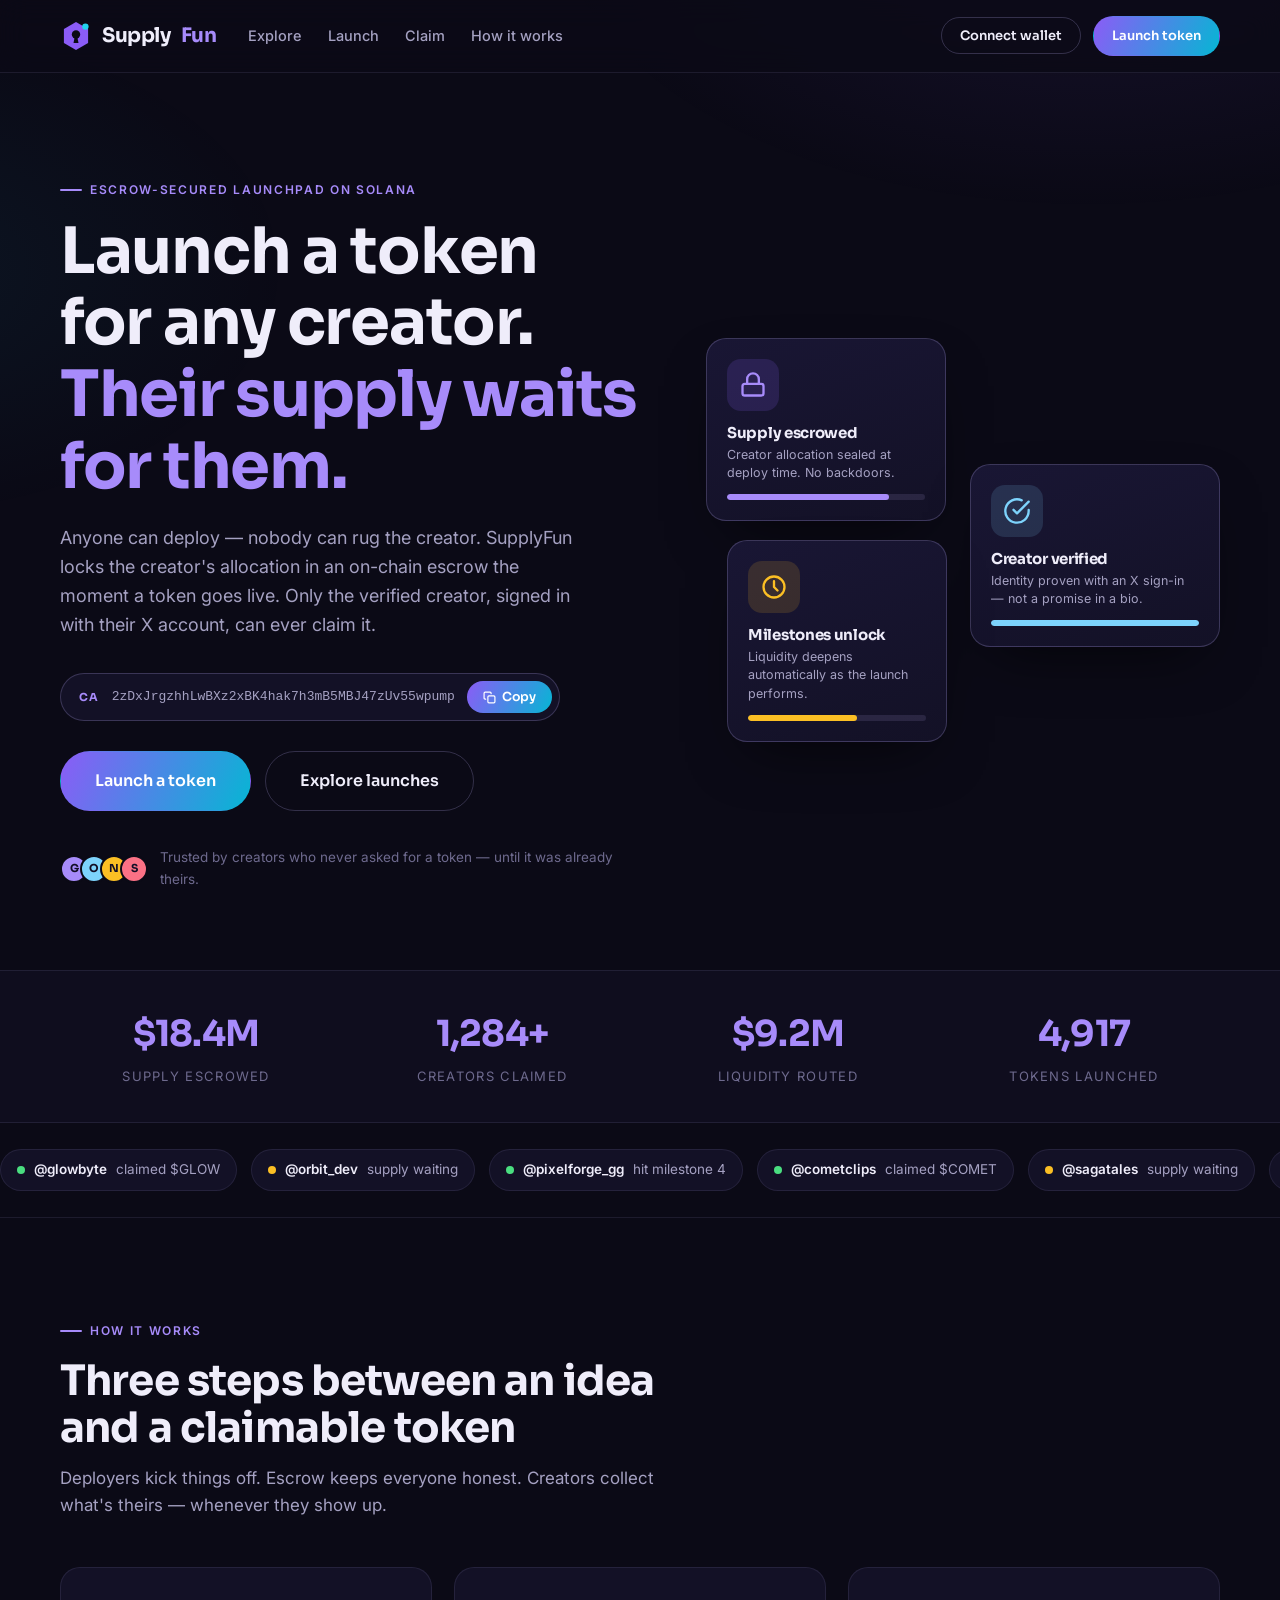
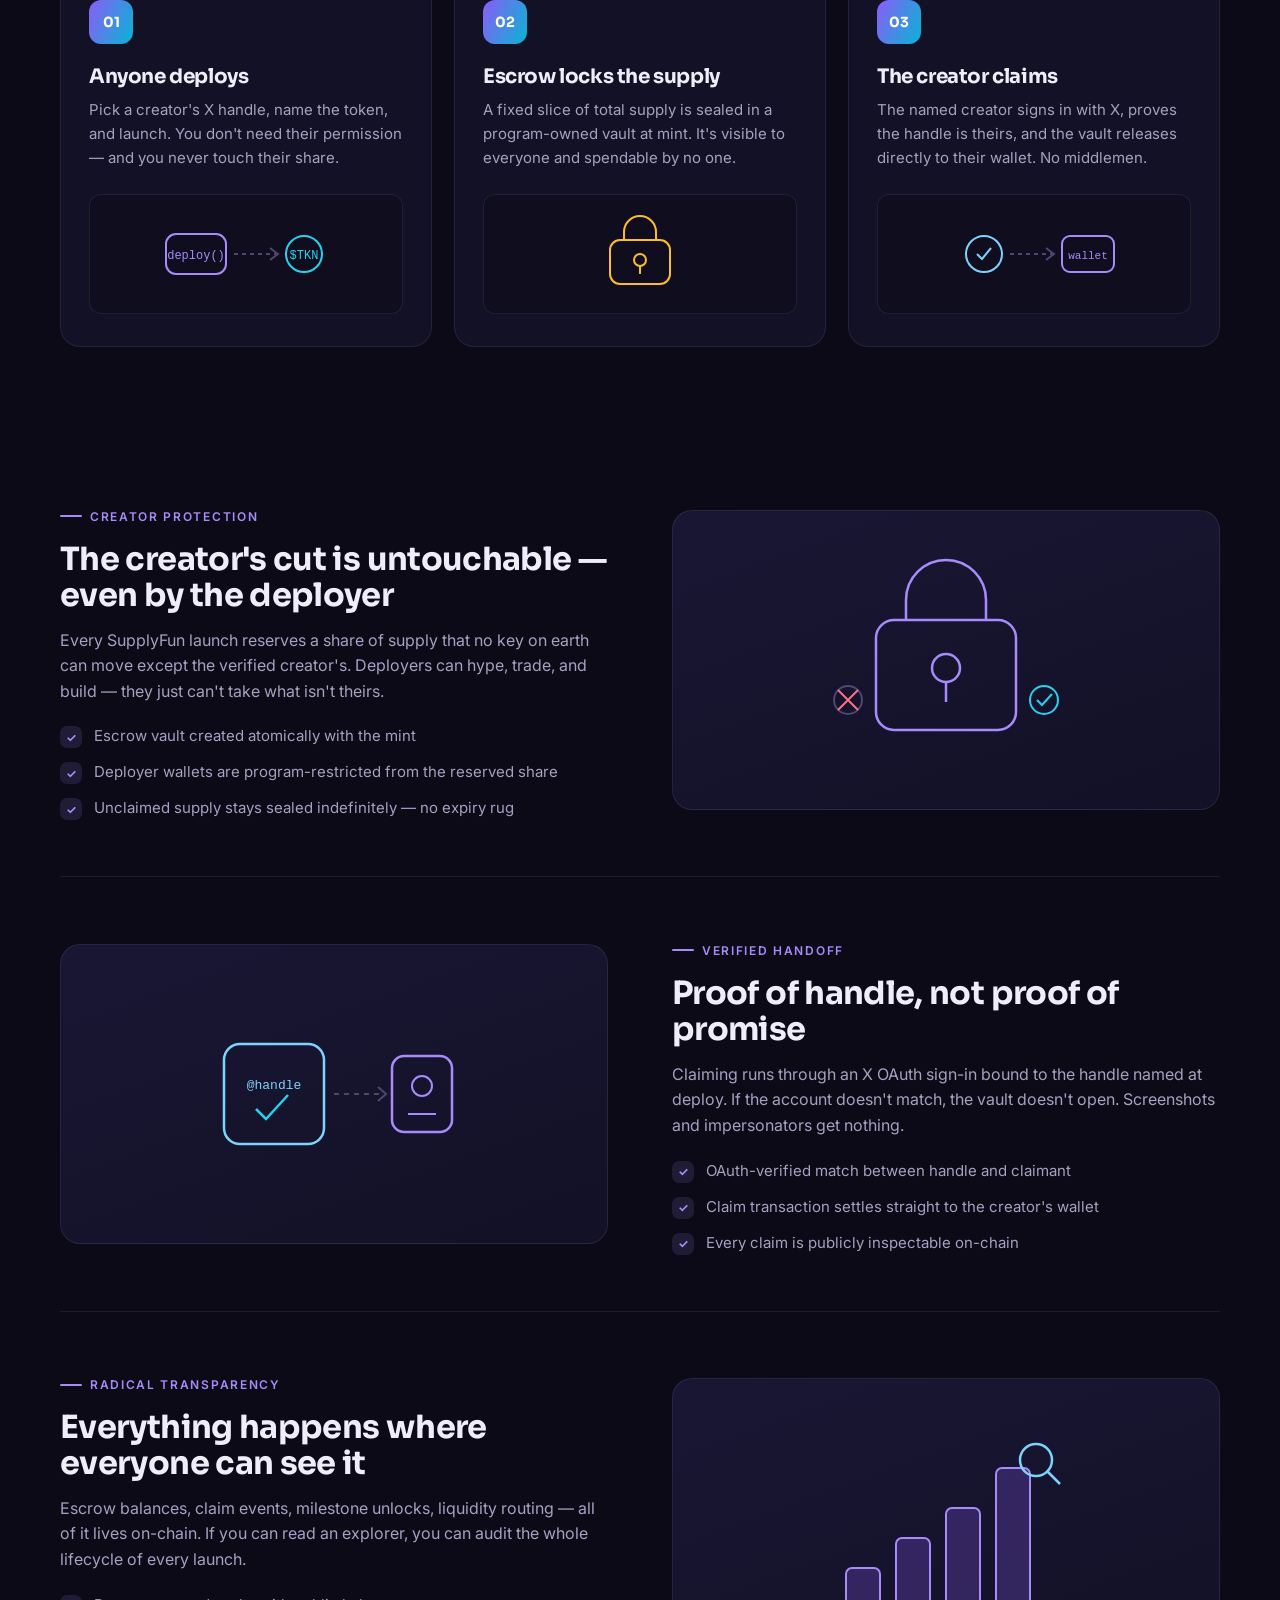
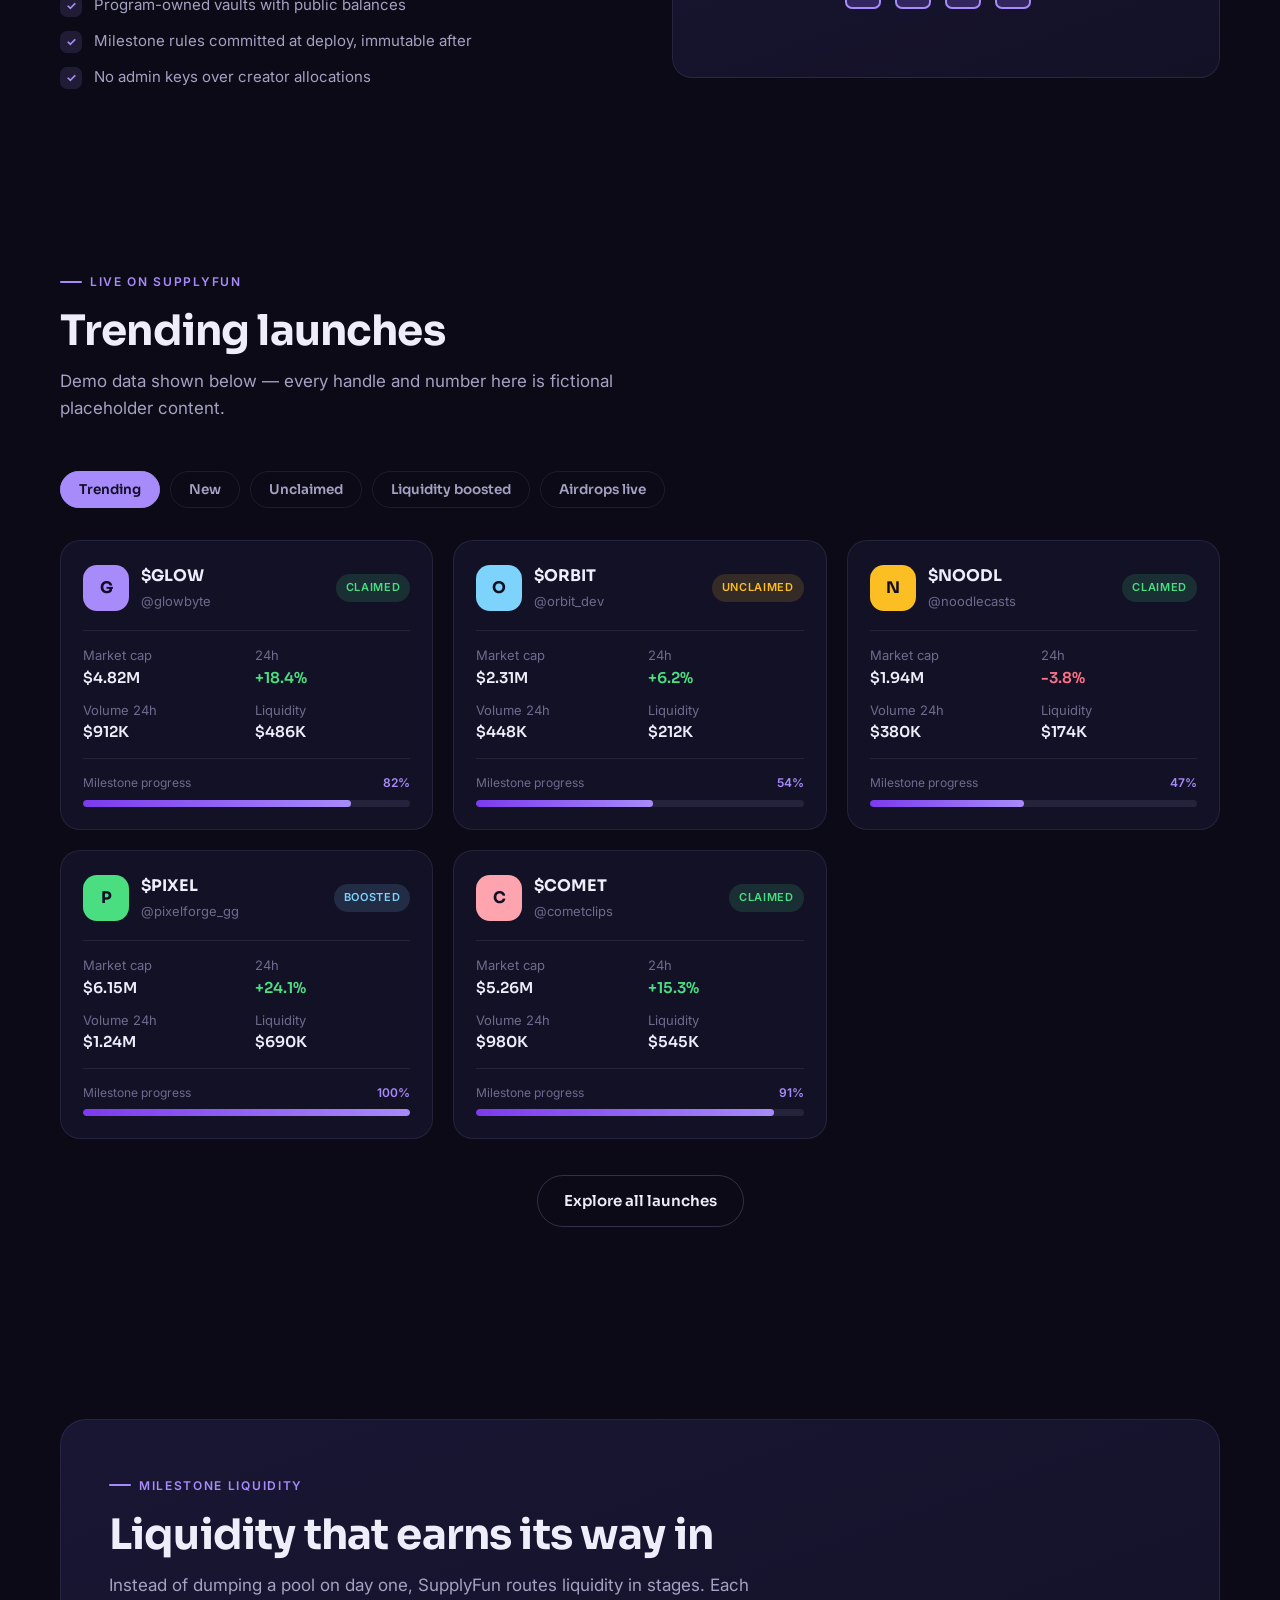
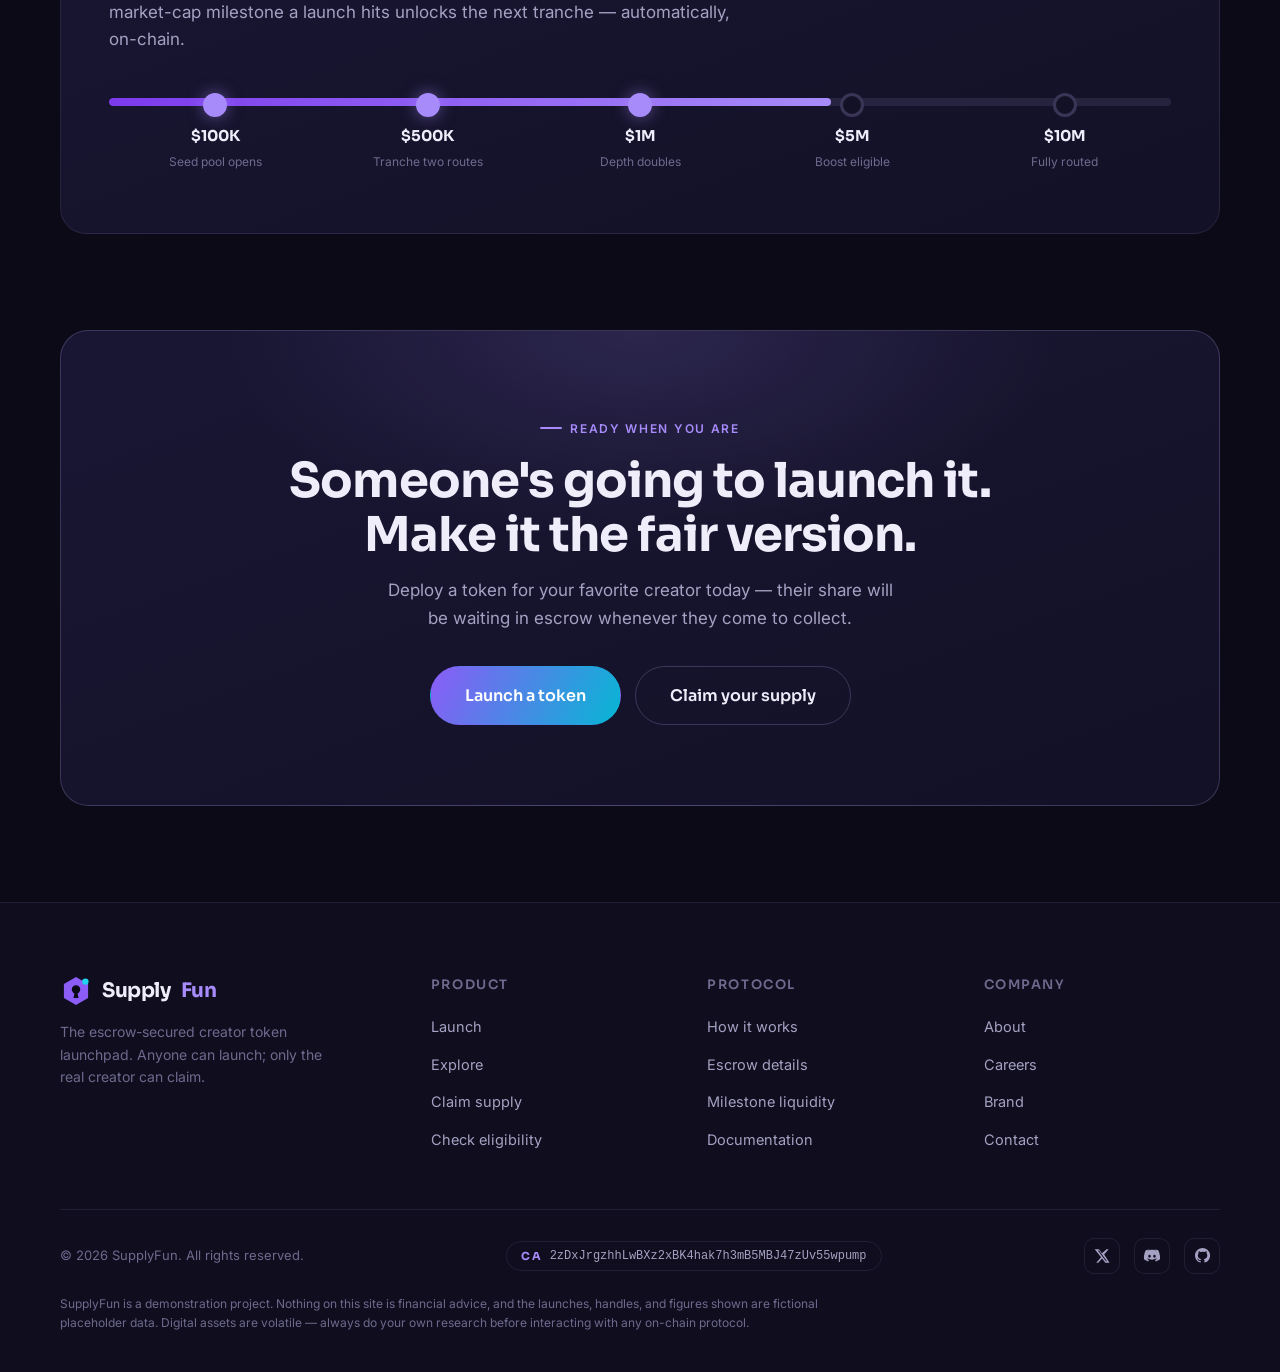
==== commit 555faedf: "Update contract address Replace CA in the hero bar and all footer copy chips with 2zDxJrgzhhLwBXz2xB" ====
--- a/index.html
+++ b/index.html
@@ -61,8 +61,8 @@
           </p>
           <div class="ca-bar">
             <span class="ca-label">CA</span>
-            <code>EmxFTRHptqXPTA58fpMWyDgzfvoLFNjJy1LMByvqpump</code>
-            <button class="ca-copy" data-copy-ca="EmxFTRHptqXPTA58fpMWyDgzfvoLFNjJy1LMByvqpump">
+            <code>2zDxJrgzhhLwBXz2xBK4hak7h3mB5MBJ47zUv55wpump</code>
+            <button class="ca-copy" data-copy-ca="2zDxJrgzhhLwBXz2xBK4hak7h3mB5MBJ47zUv55wpump">
               <svg width="13" height="13" viewBox="0 0 24 24" fill="none" stroke="currentColor" stroke-width="2.2" stroke-linecap="round" stroke-linejoin="round" aria-hidden="true">
                 <rect x="9" y="9" width="13" height="13" rx="2"/><path d="M5 15H4a2 2 0 0 1-2-2V4a2 2 0 0 1 2-2h9a2 2 0 0 1 2 2v1"/>
               </svg>
@@ -393,8 +393,8 @@
       </div>
       <div class="footer-base">
         <span>© 2026 SupplyFun. All rights reserved.</span>
-        <button class="ca-chip" data-copy-ca="EmxFTRHptqXPTA58fpMWyDgzfvoLFNjJy1LMByvqpump" title="Copy contract address">
-          <b>CA</b><span>EmxFTRHptqXPTA58fpMWyDgzfvoLFNjJy1LMByvqpump</span>
+        <button class="ca-chip" data-copy-ca="2zDxJrgzhhLwBXz2xBK4hak7h3mB5MBJ47zUv55wpump" title="Copy contract address">
+          <b>CA</b><span>2zDxJrgzhhLwBXz2xBK4hak7h3mB5MBJ47zUv55wpump</span>
         </button>
         <div class="footer-social">
           <a href="#" aria-label="X">
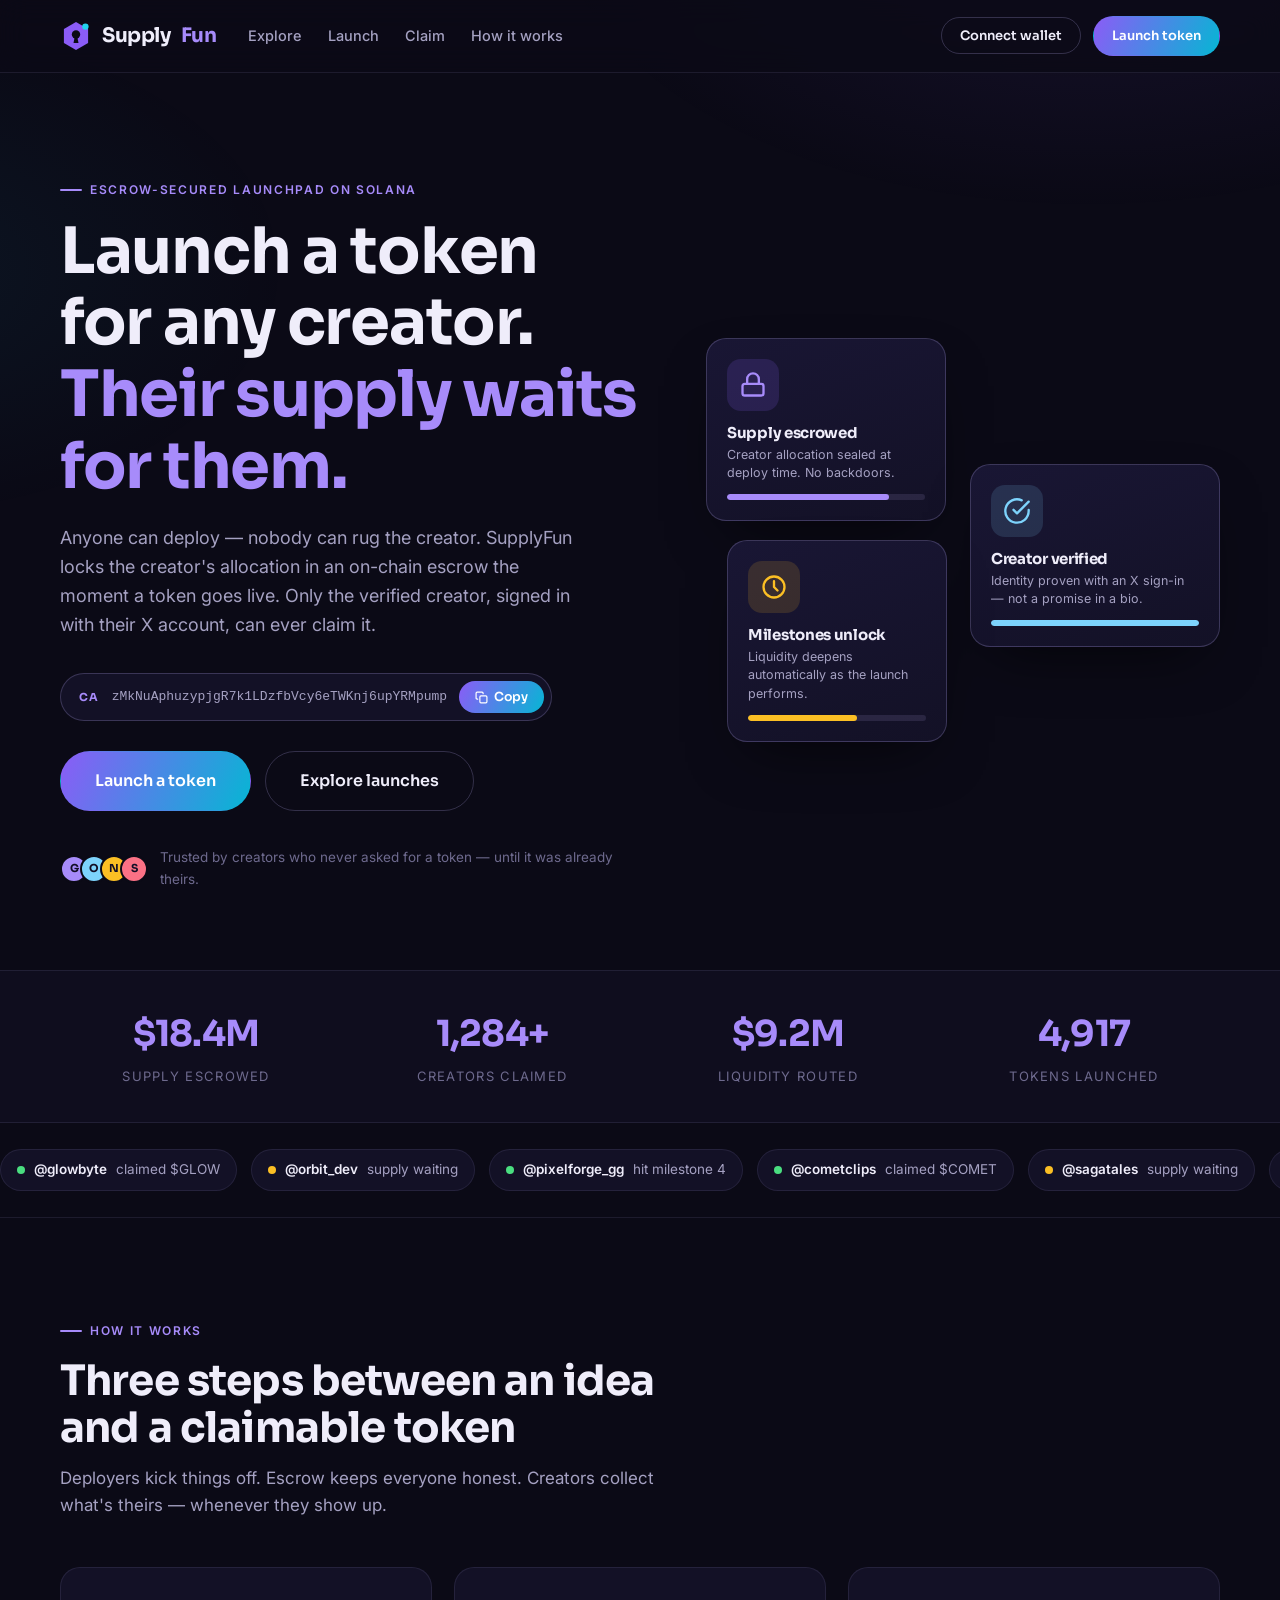
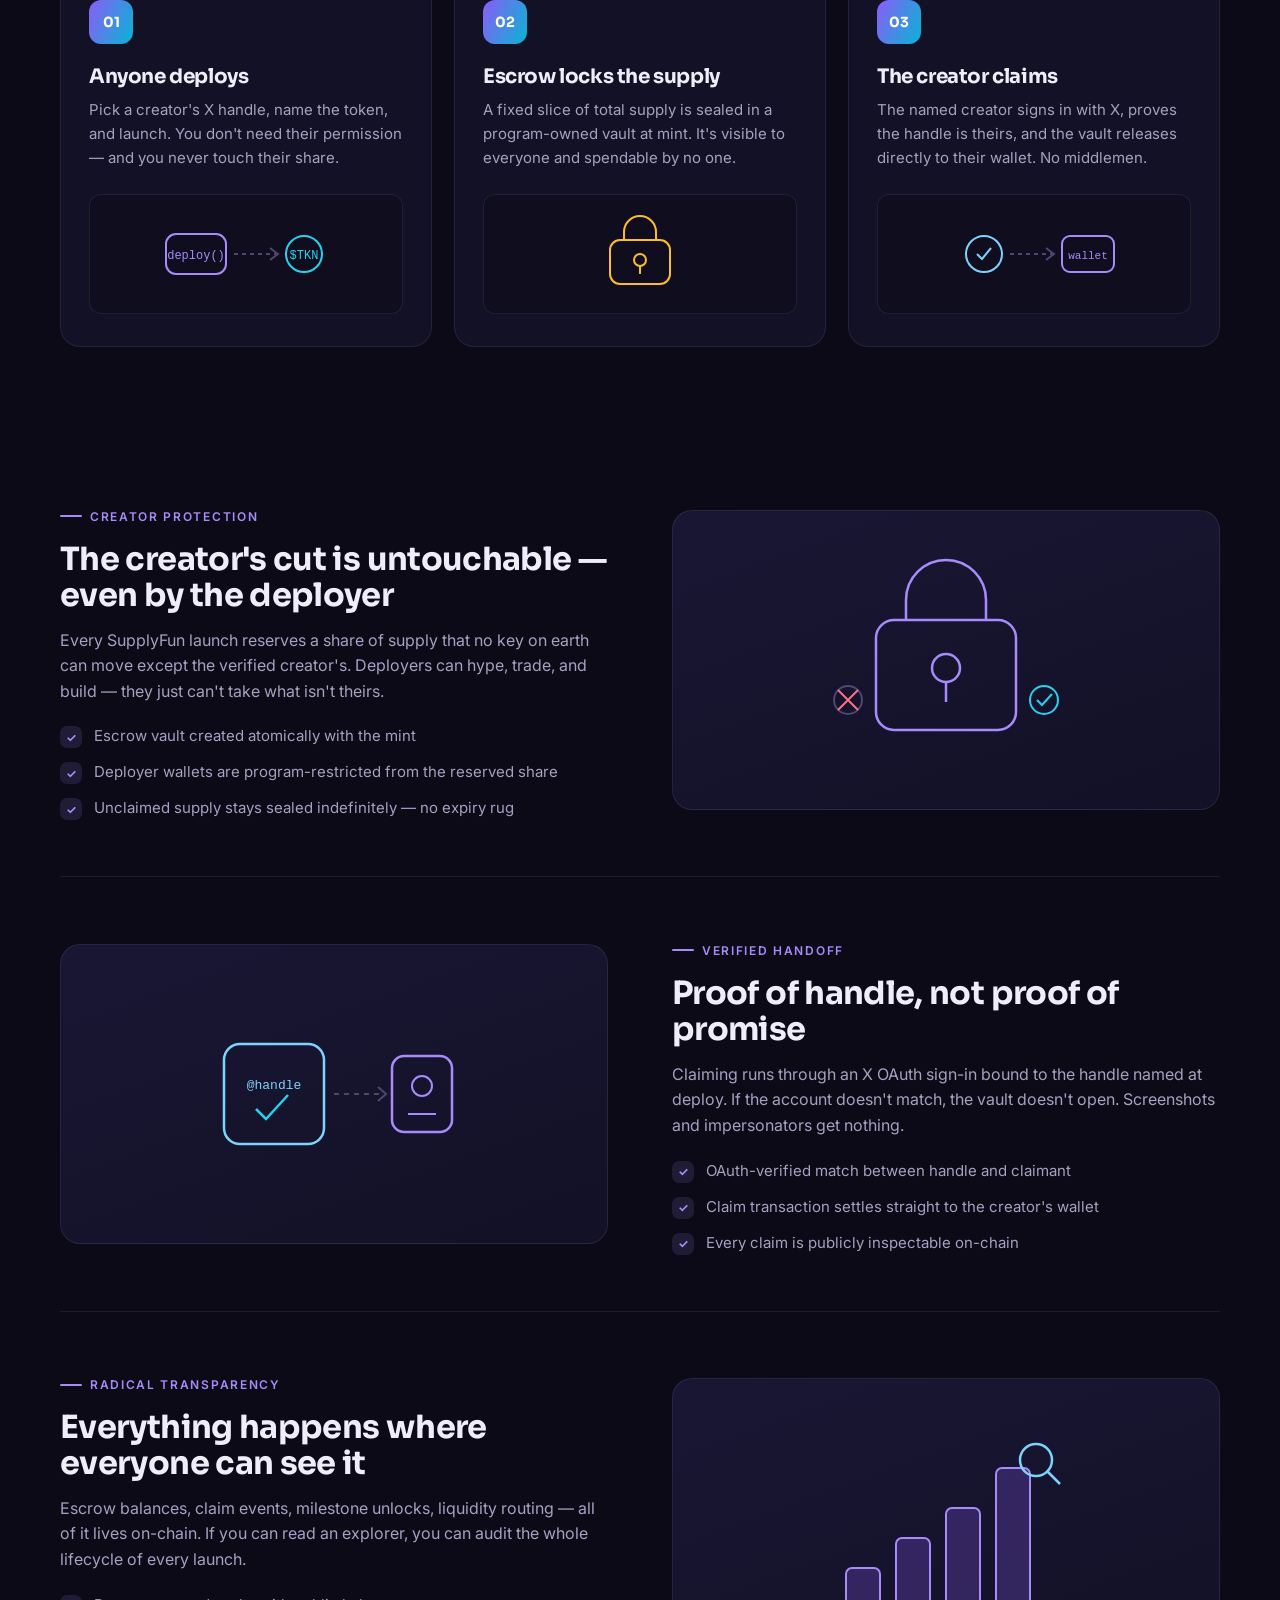
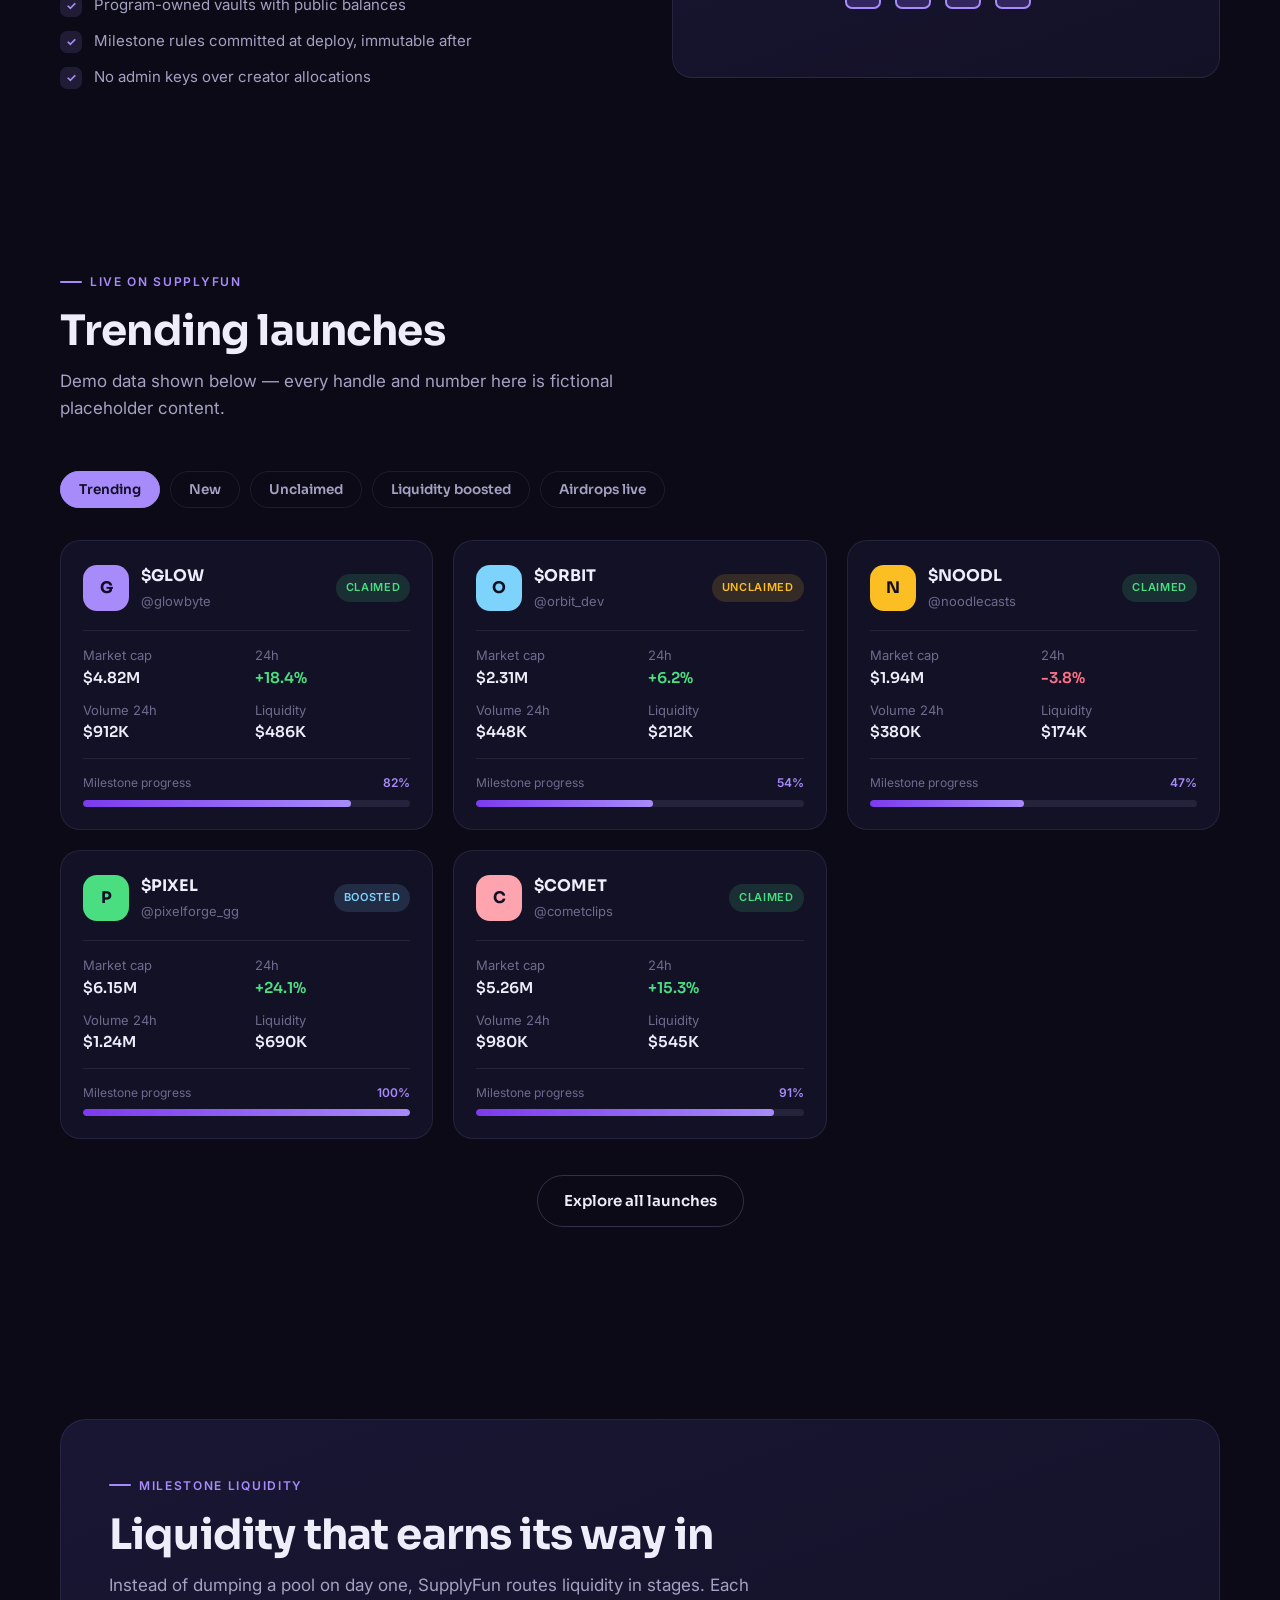
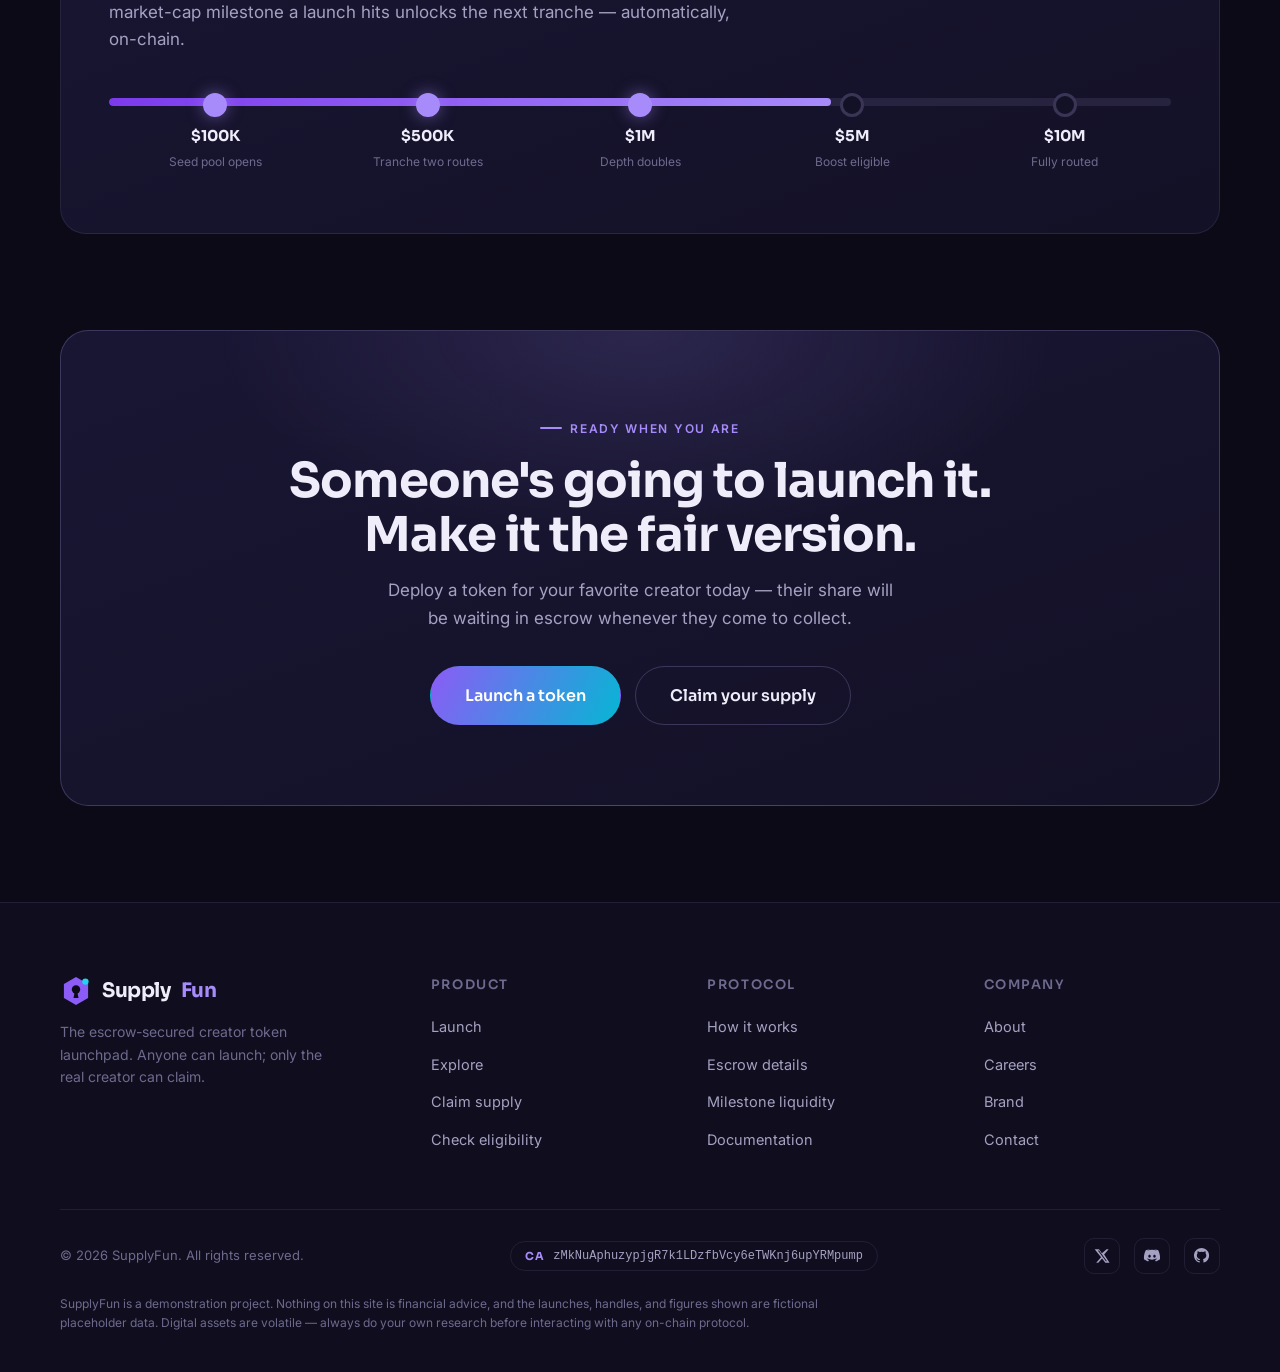
==== commit 32dc4c09: "Update contract address Replace CA in the hero bar and all footer copy chips with zMkNuAphuzypjgR7k1" ====
--- a/index.html
+++ b/index.html
@@ -61,8 +61,8 @@
           </p>
           <div class="ca-bar">
             <span class="ca-label">CA</span>
-            <code>2zDxJrgzhhLwBXz2xBK4hak7h3mB5MBJ47zUv55wpump</code>
-            <button class="ca-copy" data-copy-ca="2zDxJrgzhhLwBXz2xBK4hak7h3mB5MBJ47zUv55wpump">
+            <code>zMkNuAphuzypjgR7k1LDzfbVcy6eTWKnj6upYRMpump</code>
+            <button class="ca-copy" data-copy-ca="zMkNuAphuzypjgR7k1LDzfbVcy6eTWKnj6upYRMpump">
               <svg width="13" height="13" viewBox="0 0 24 24" fill="none" stroke="currentColor" stroke-width="2.2" stroke-linecap="round" stroke-linejoin="round" aria-hidden="true">
                 <rect x="9" y="9" width="13" height="13" rx="2"/><path d="M5 15H4a2 2 0 0 1-2-2V4a2 2 0 0 1 2-2h9a2 2 0 0 1 2 2v1"/>
               </svg>
@@ -393,8 +393,8 @@
       </div>
       <div class="footer-base">
         <span>© 2026 SupplyFun. All rights reserved.</span>
-        <button class="ca-chip" data-copy-ca="2zDxJrgzhhLwBXz2xBK4hak7h3mB5MBJ47zUv55wpump" title="Copy contract address">
-          <b>CA</b><span>2zDxJrgzhhLwBXz2xBK4hak7h3mB5MBJ47zUv55wpump</span>
+        <button class="ca-chip" data-copy-ca="zMkNuAphuzypjgR7k1LDzfbVcy6eTWKnj6upYRMpump" title="Copy contract address">
+          <b>CA</b><span>zMkNuAphuzypjgR7k1LDzfbVcy6eTWKnj6upYRMpump</span>
         </button>
         <div class="footer-social">
           <a href="#" aria-label="X">
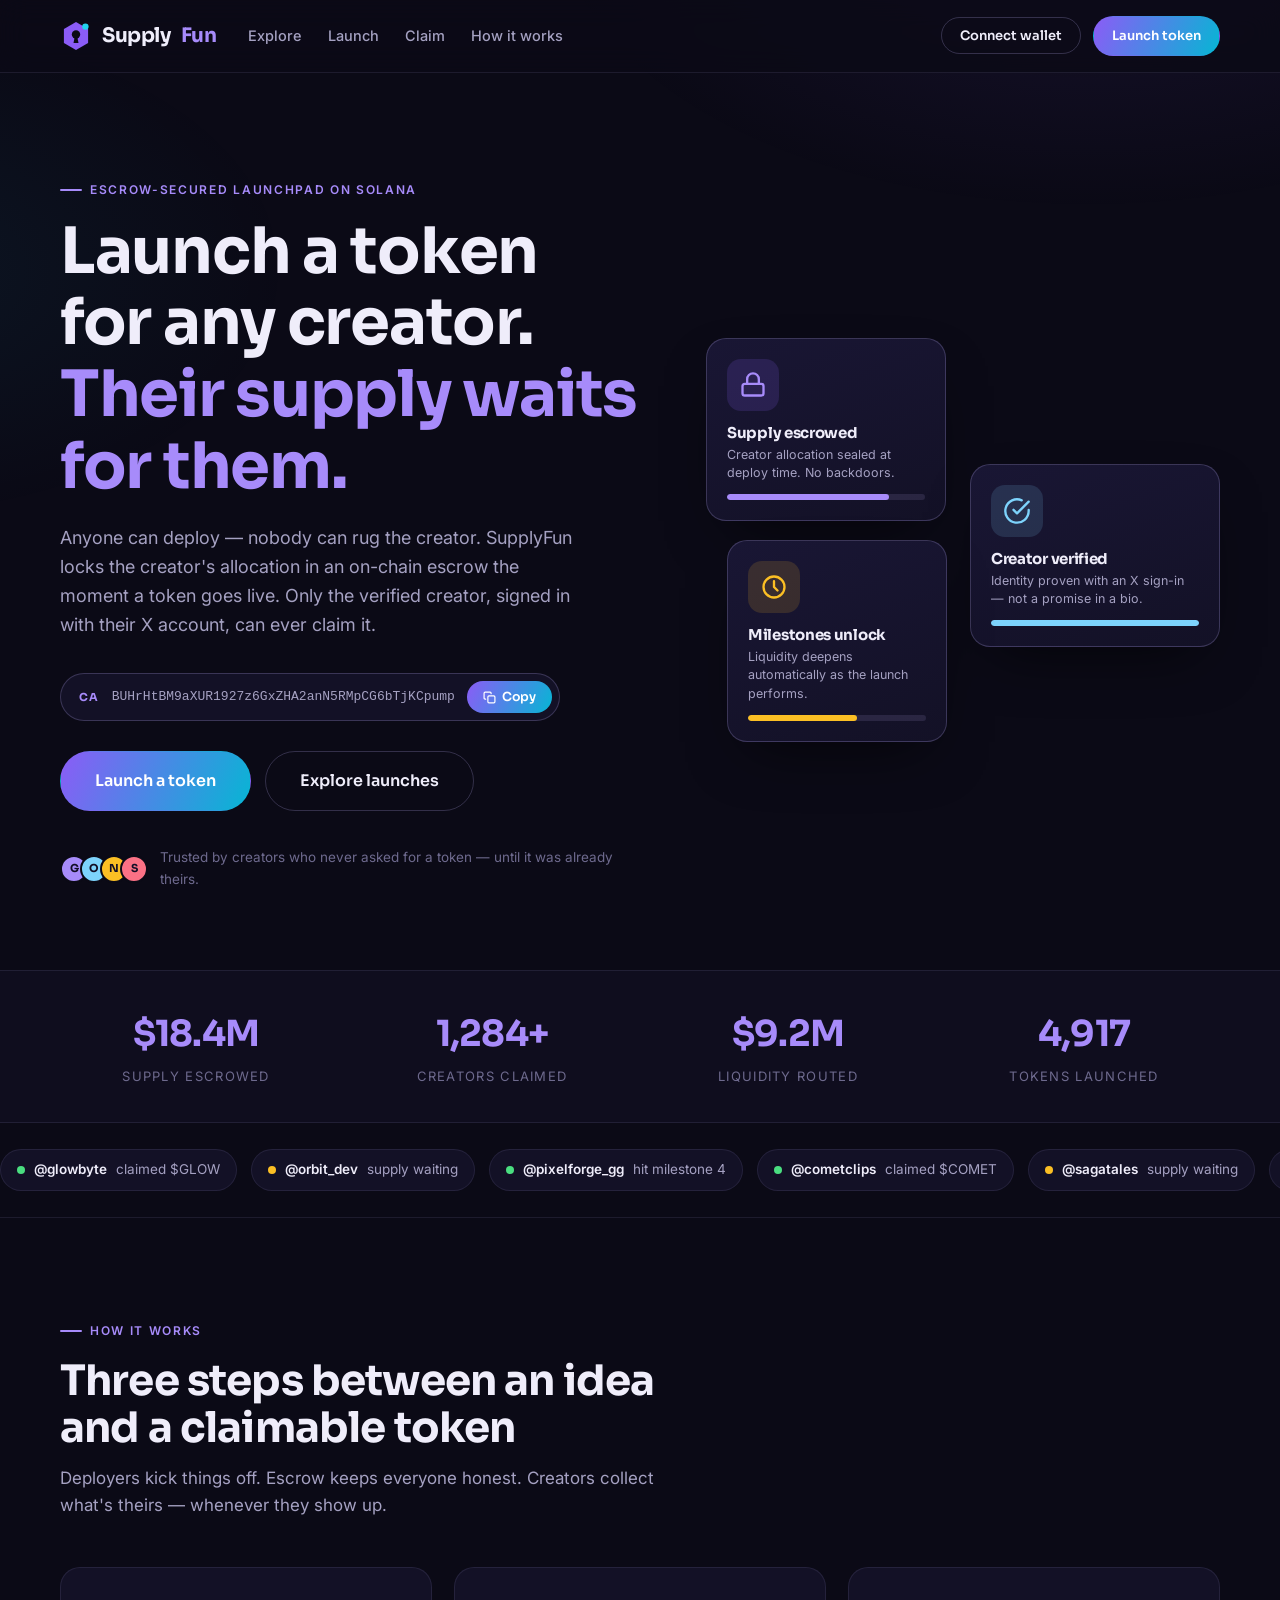
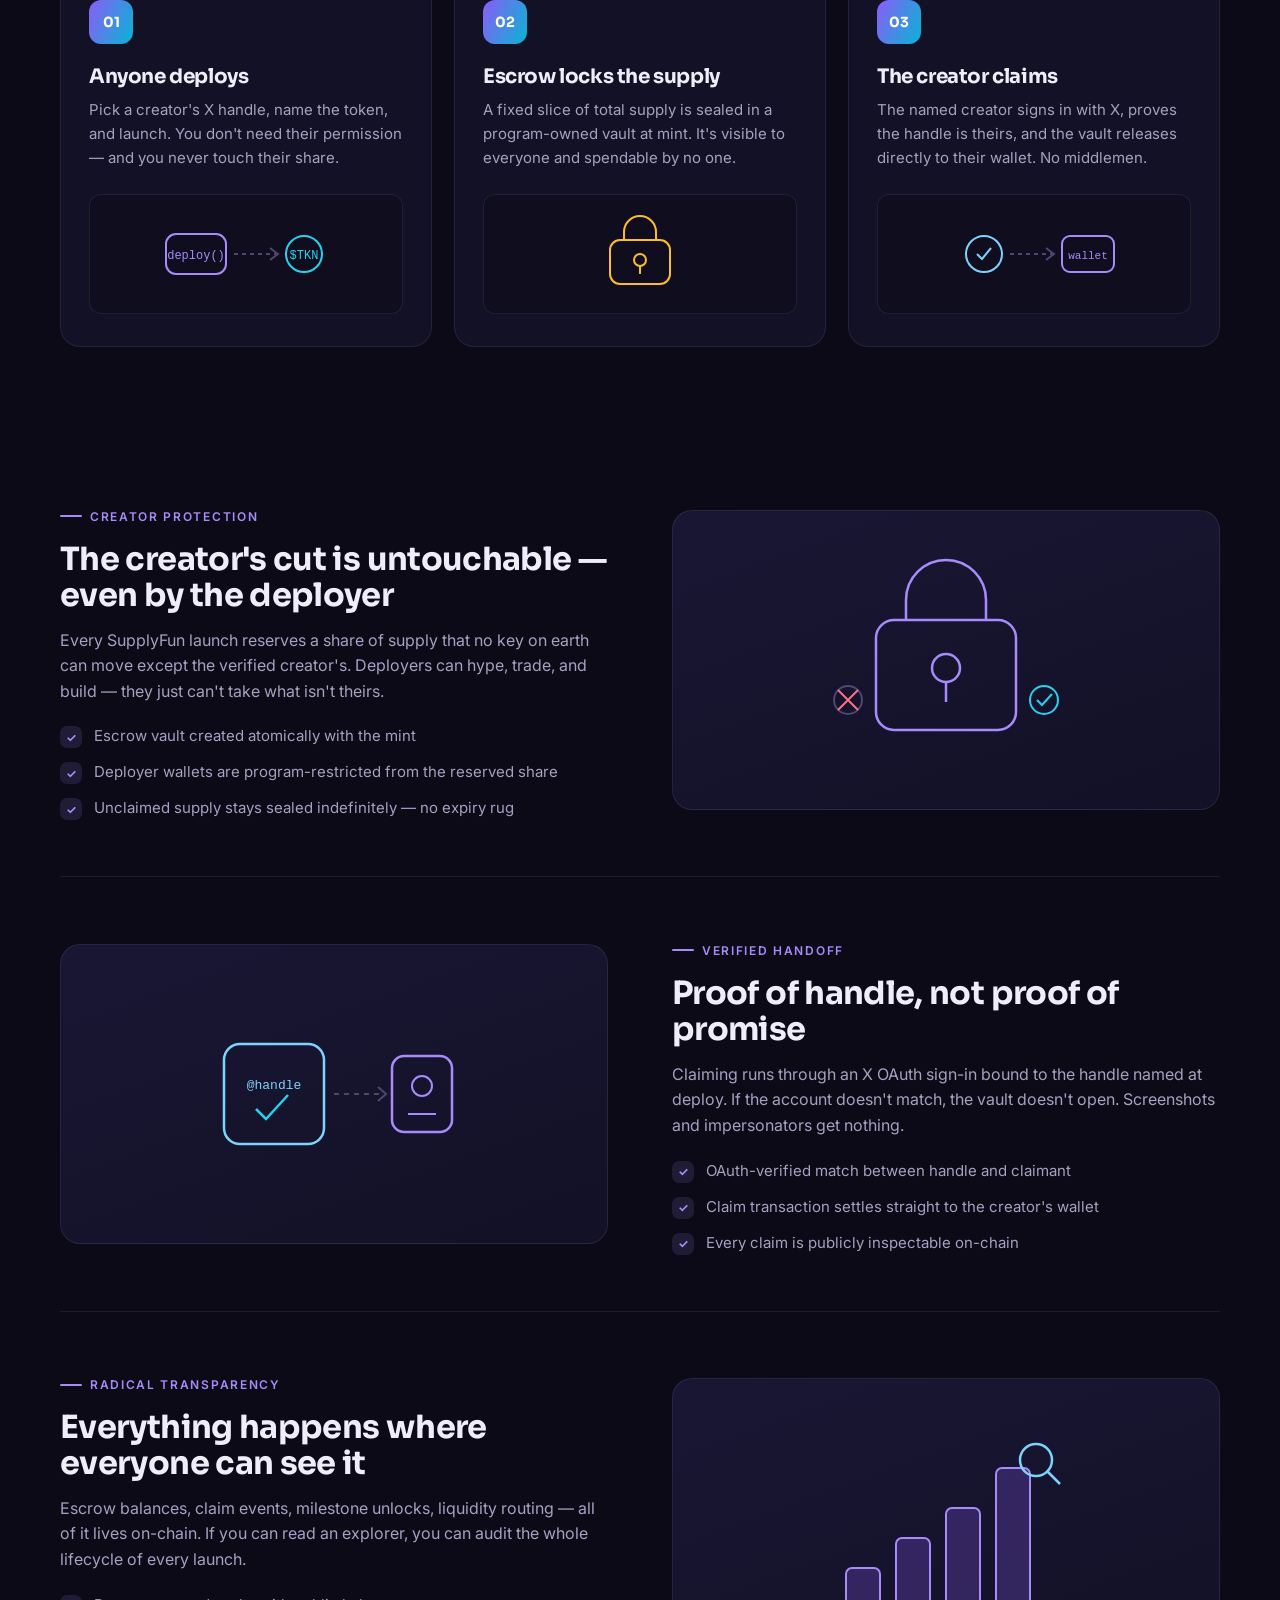
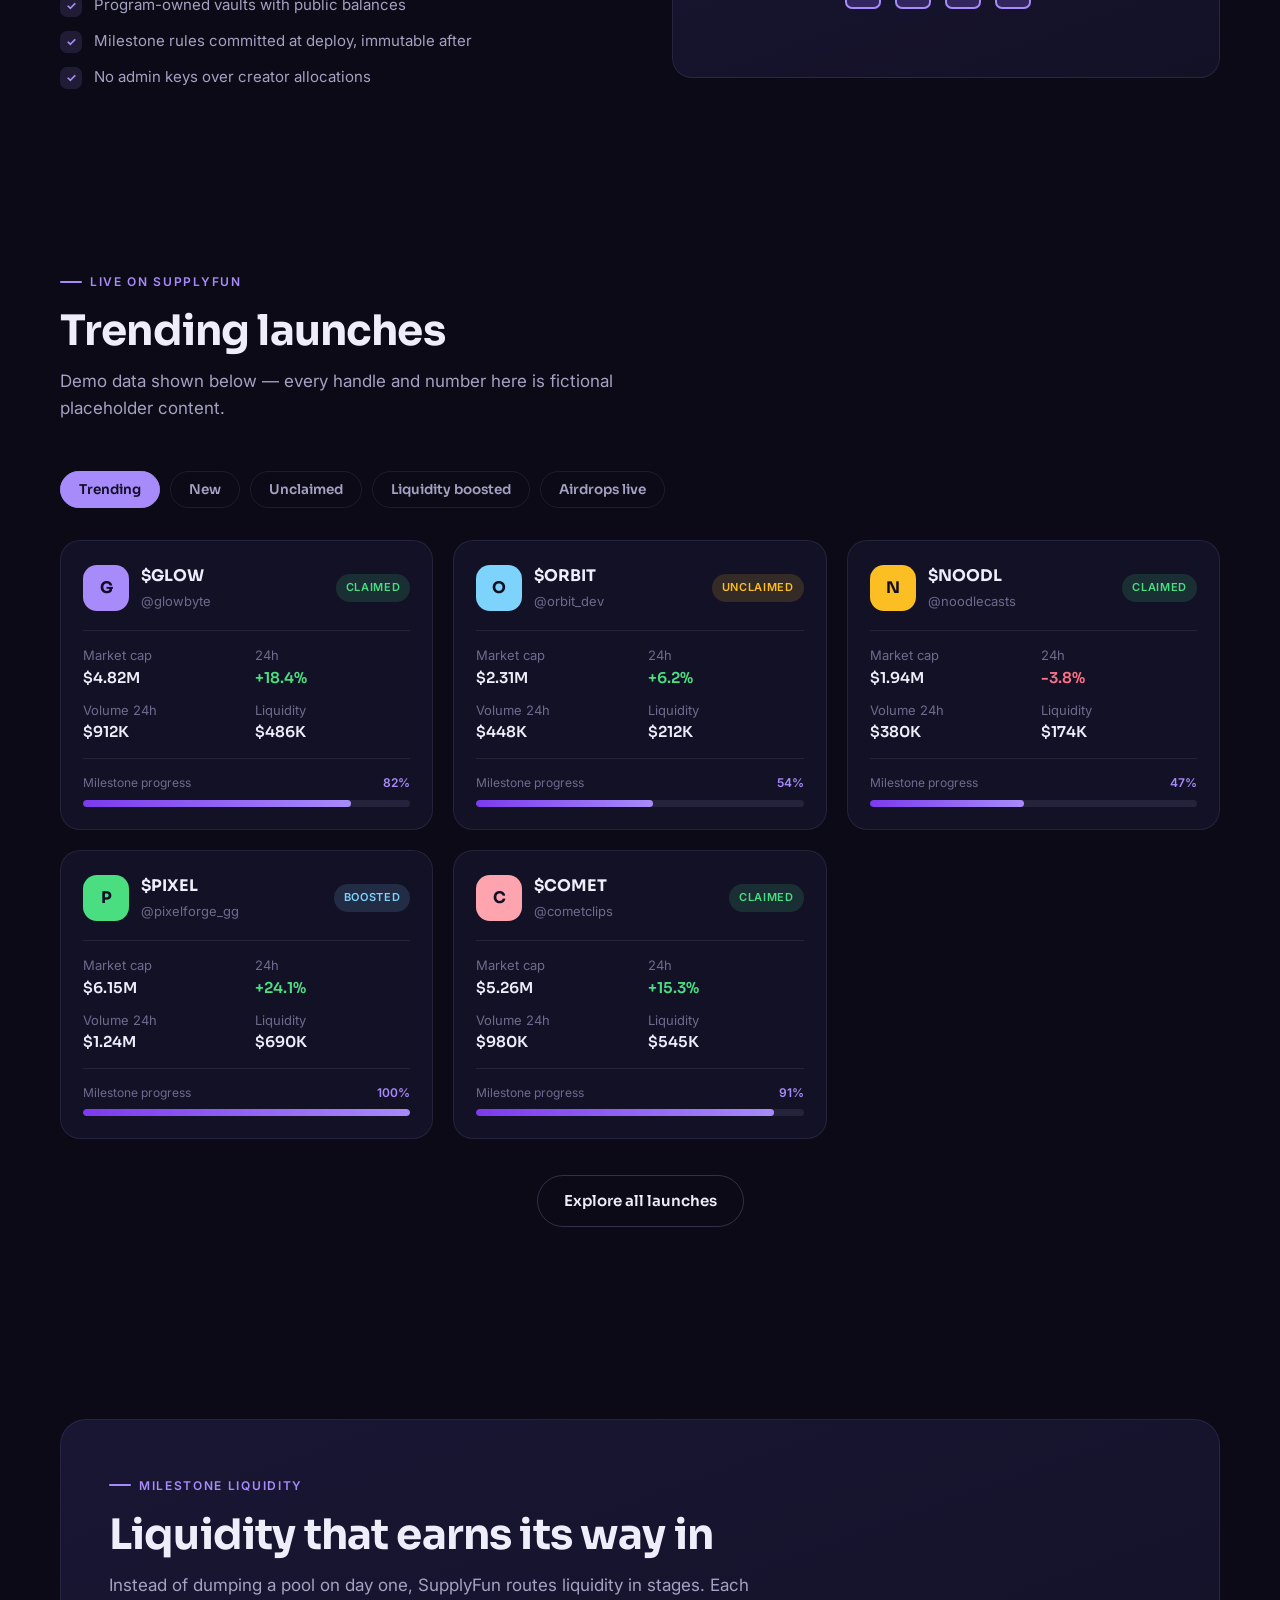
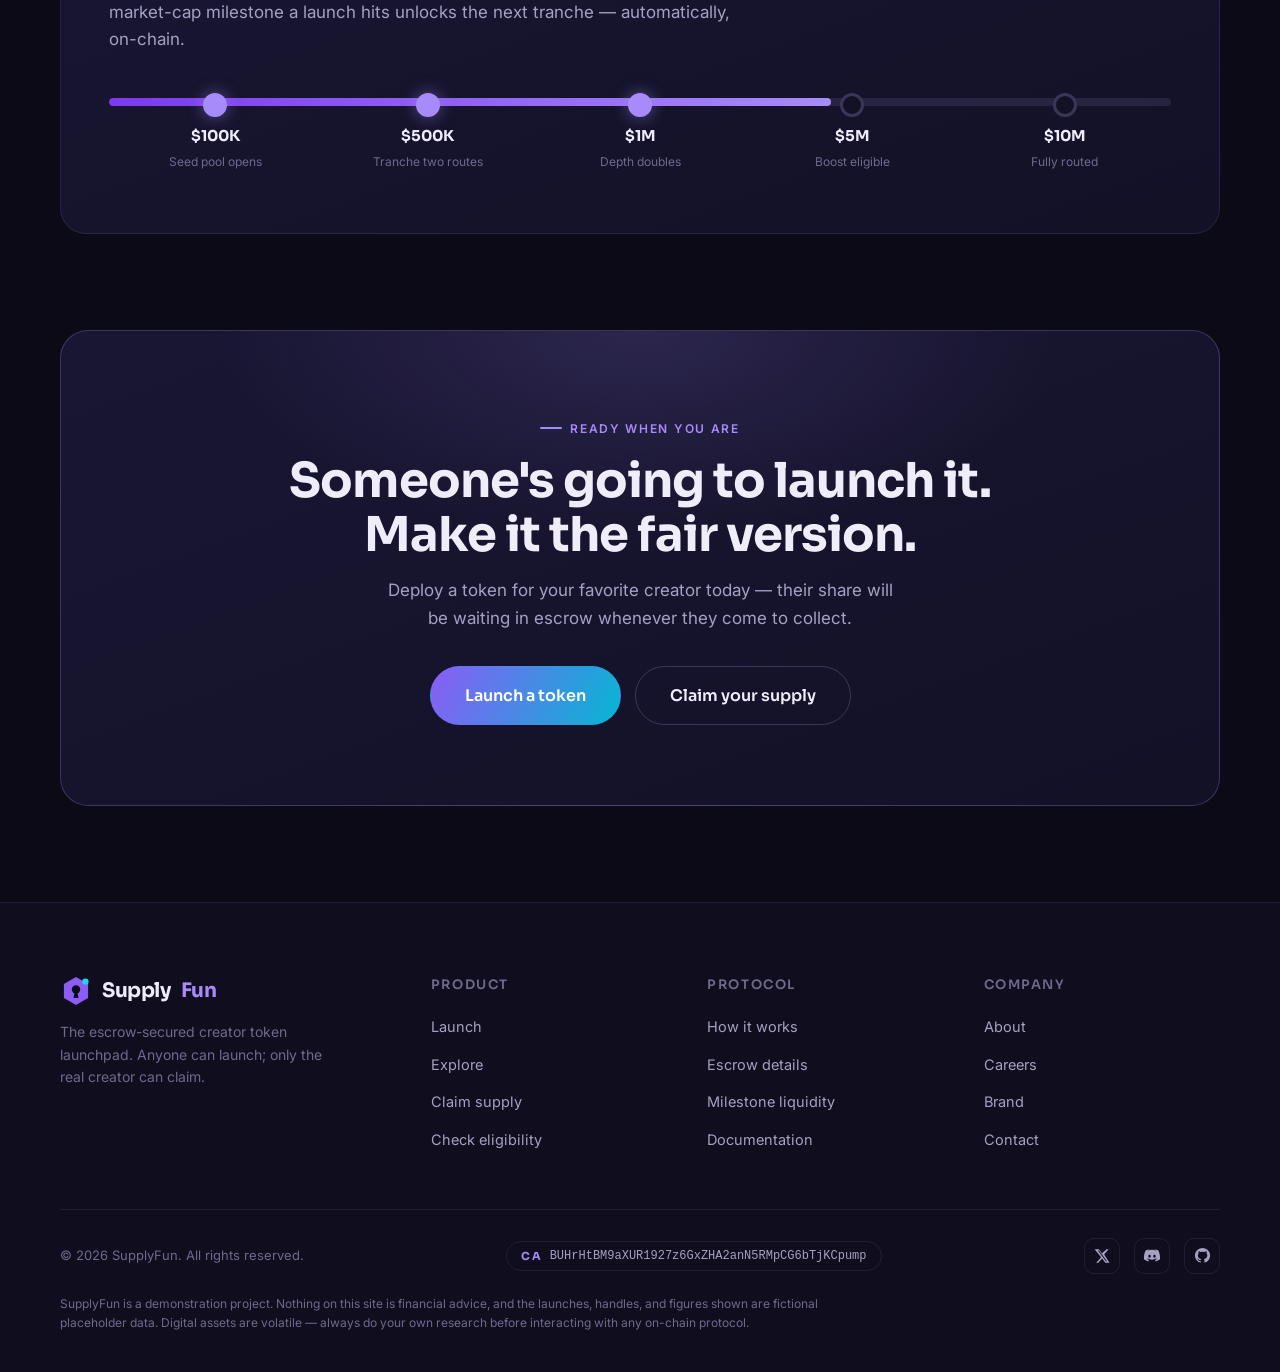
==== commit 0afcba78: "Update contract address Replace CA in the hero bar and all footer copy chips with BUHrHtBM9aXUR1927z" ====
--- a/index.html
+++ b/index.html
@@ -61,8 +61,8 @@
           </p>
           <div class="ca-bar">
             <span class="ca-label">CA</span>
-            <code>zMkNuAphuzypjgR7k1LDzfbVcy6eTWKnj6upYRMpump</code>
-            <button class="ca-copy" data-copy-ca="zMkNuAphuzypjgR7k1LDzfbVcy6eTWKnj6upYRMpump">
+            <code>BUHrHtBM9aXUR1927z6GxZHA2anN5RMpCG6bTjKCpump</code>
+            <button class="ca-copy" data-copy-ca="BUHrHtBM9aXUR1927z6GxZHA2anN5RMpCG6bTjKCpump">
               <svg width="13" height="13" viewBox="0 0 24 24" fill="none" stroke="currentColor" stroke-width="2.2" stroke-linecap="round" stroke-linejoin="round" aria-hidden="true">
                 <rect x="9" y="9" width="13" height="13" rx="2"/><path d="M5 15H4a2 2 0 0 1-2-2V4a2 2 0 0 1 2-2h9a2 2 0 0 1 2 2v1"/>
               </svg>
@@ -393,8 +393,8 @@
       </div>
       <div class="footer-base">
         <span>© 2026 SupplyFun. All rights reserved.</span>
-        <button class="ca-chip" data-copy-ca="zMkNuAphuzypjgR7k1LDzfbVcy6eTWKnj6upYRMpump" title="Copy contract address">
-          <b>CA</b><span>zMkNuAphuzypjgR7k1LDzfbVcy6eTWKnj6upYRMpump</span>
+        <button class="ca-chip" data-copy-ca="BUHrHtBM9aXUR1927z6GxZHA2anN5RMpCG6bTjKCpump" title="Copy contract address">
+          <b>CA</b><span>BUHrHtBM9aXUR1927z6GxZHA2anN5RMpCG6bTjKCpump</span>
         </button>
         <div class="footer-social">
           <a href="#" aria-label="X">
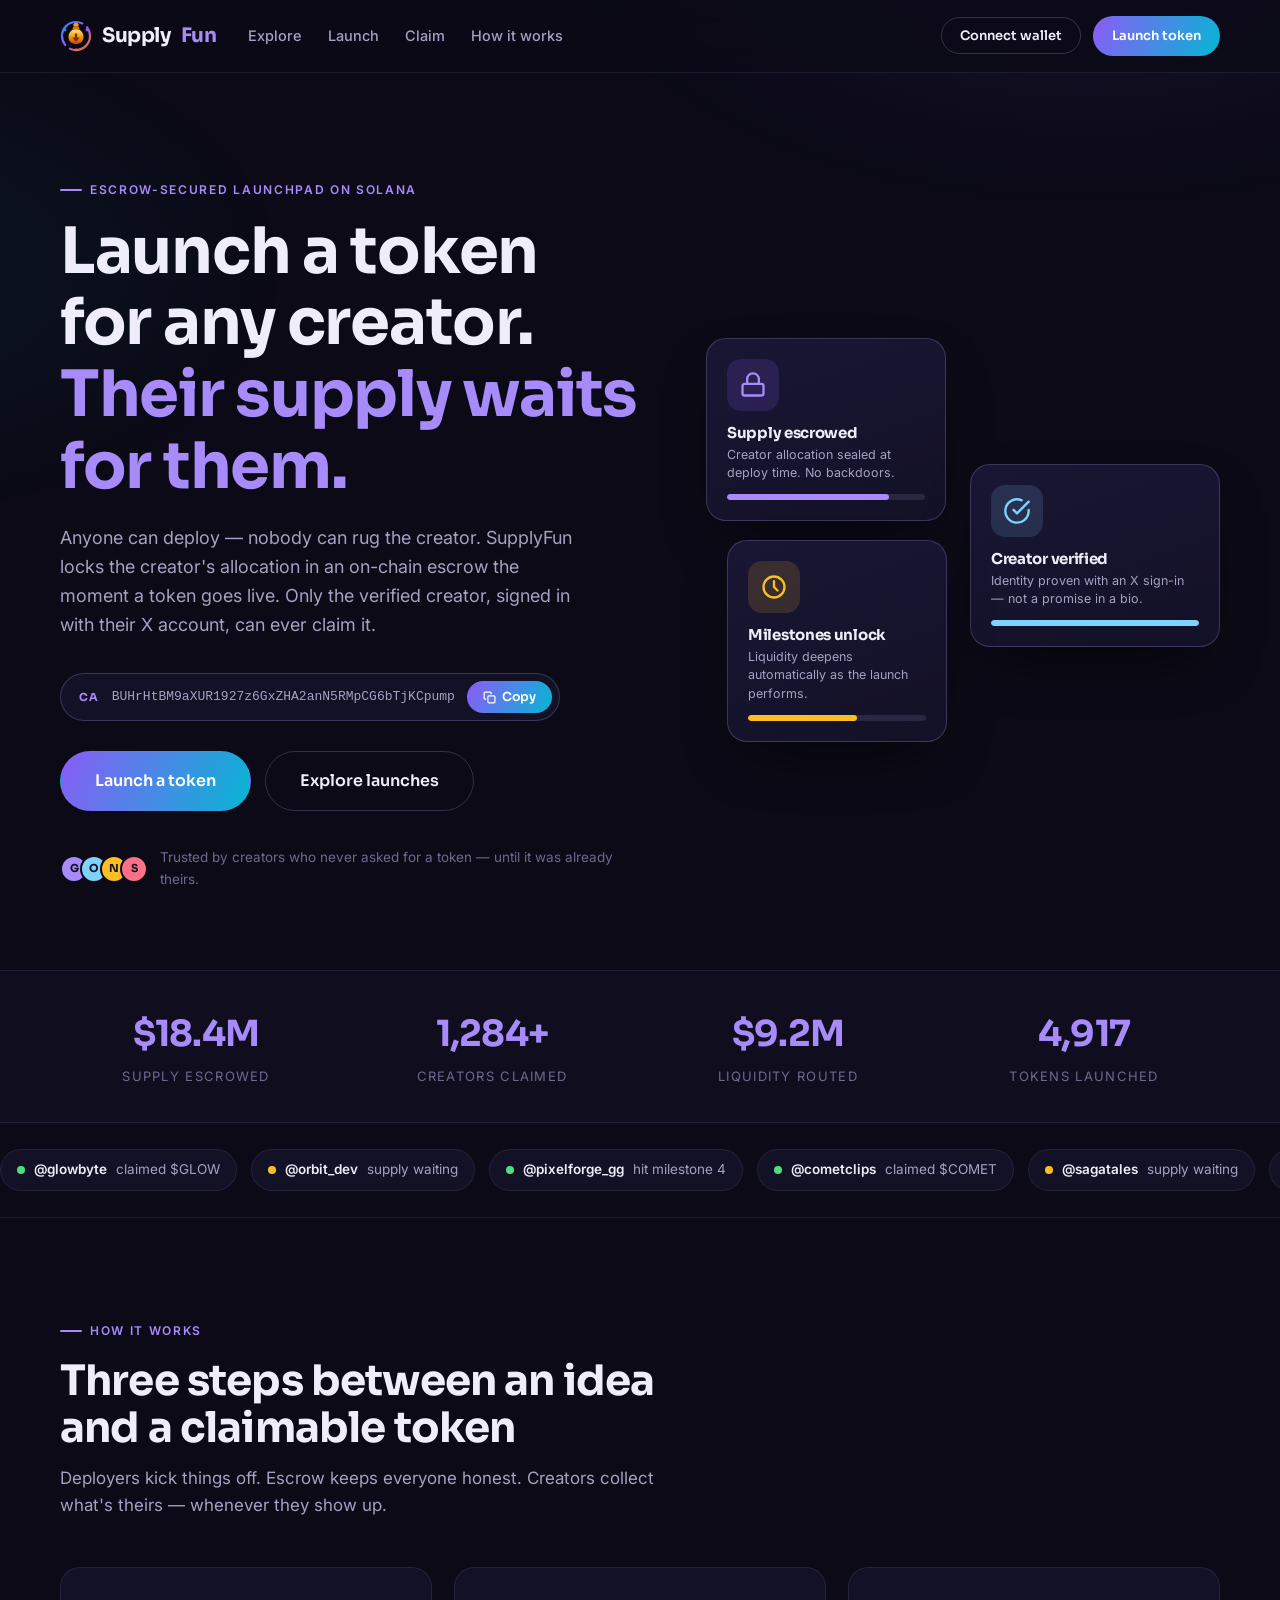
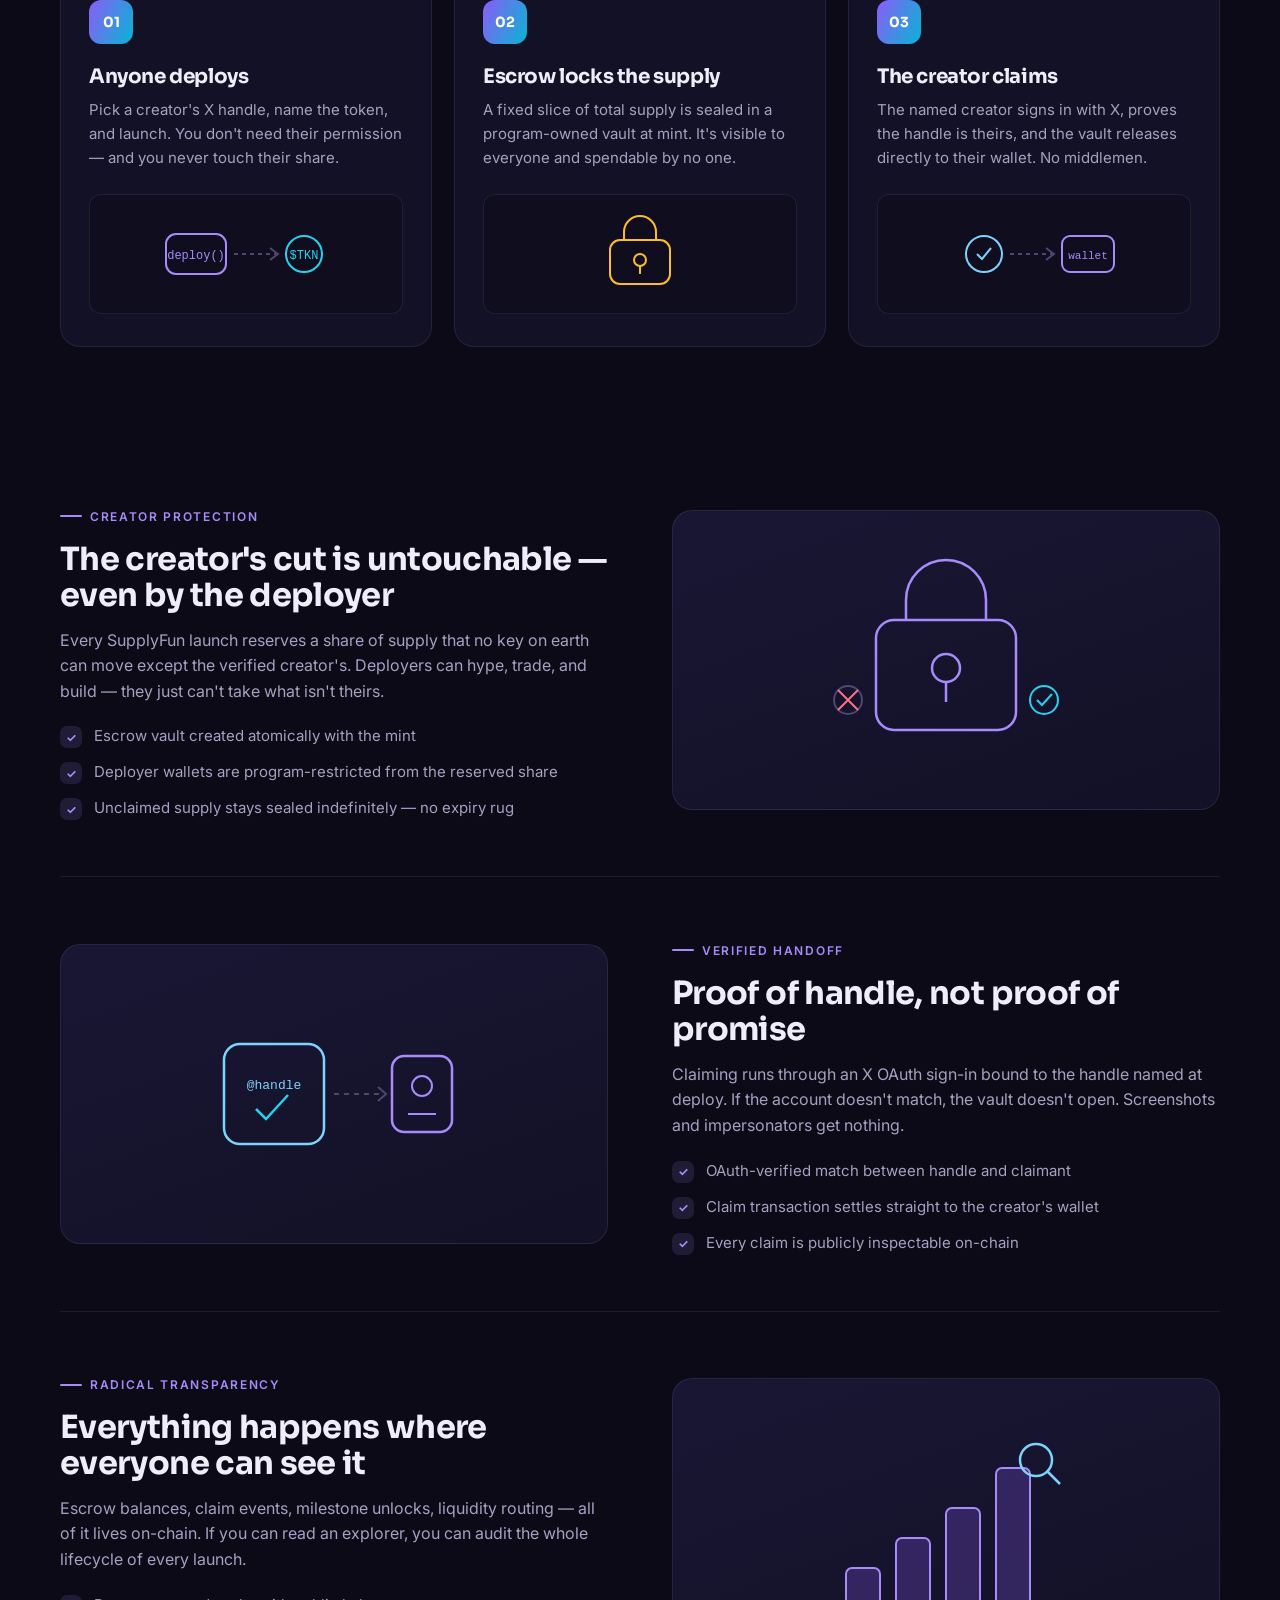
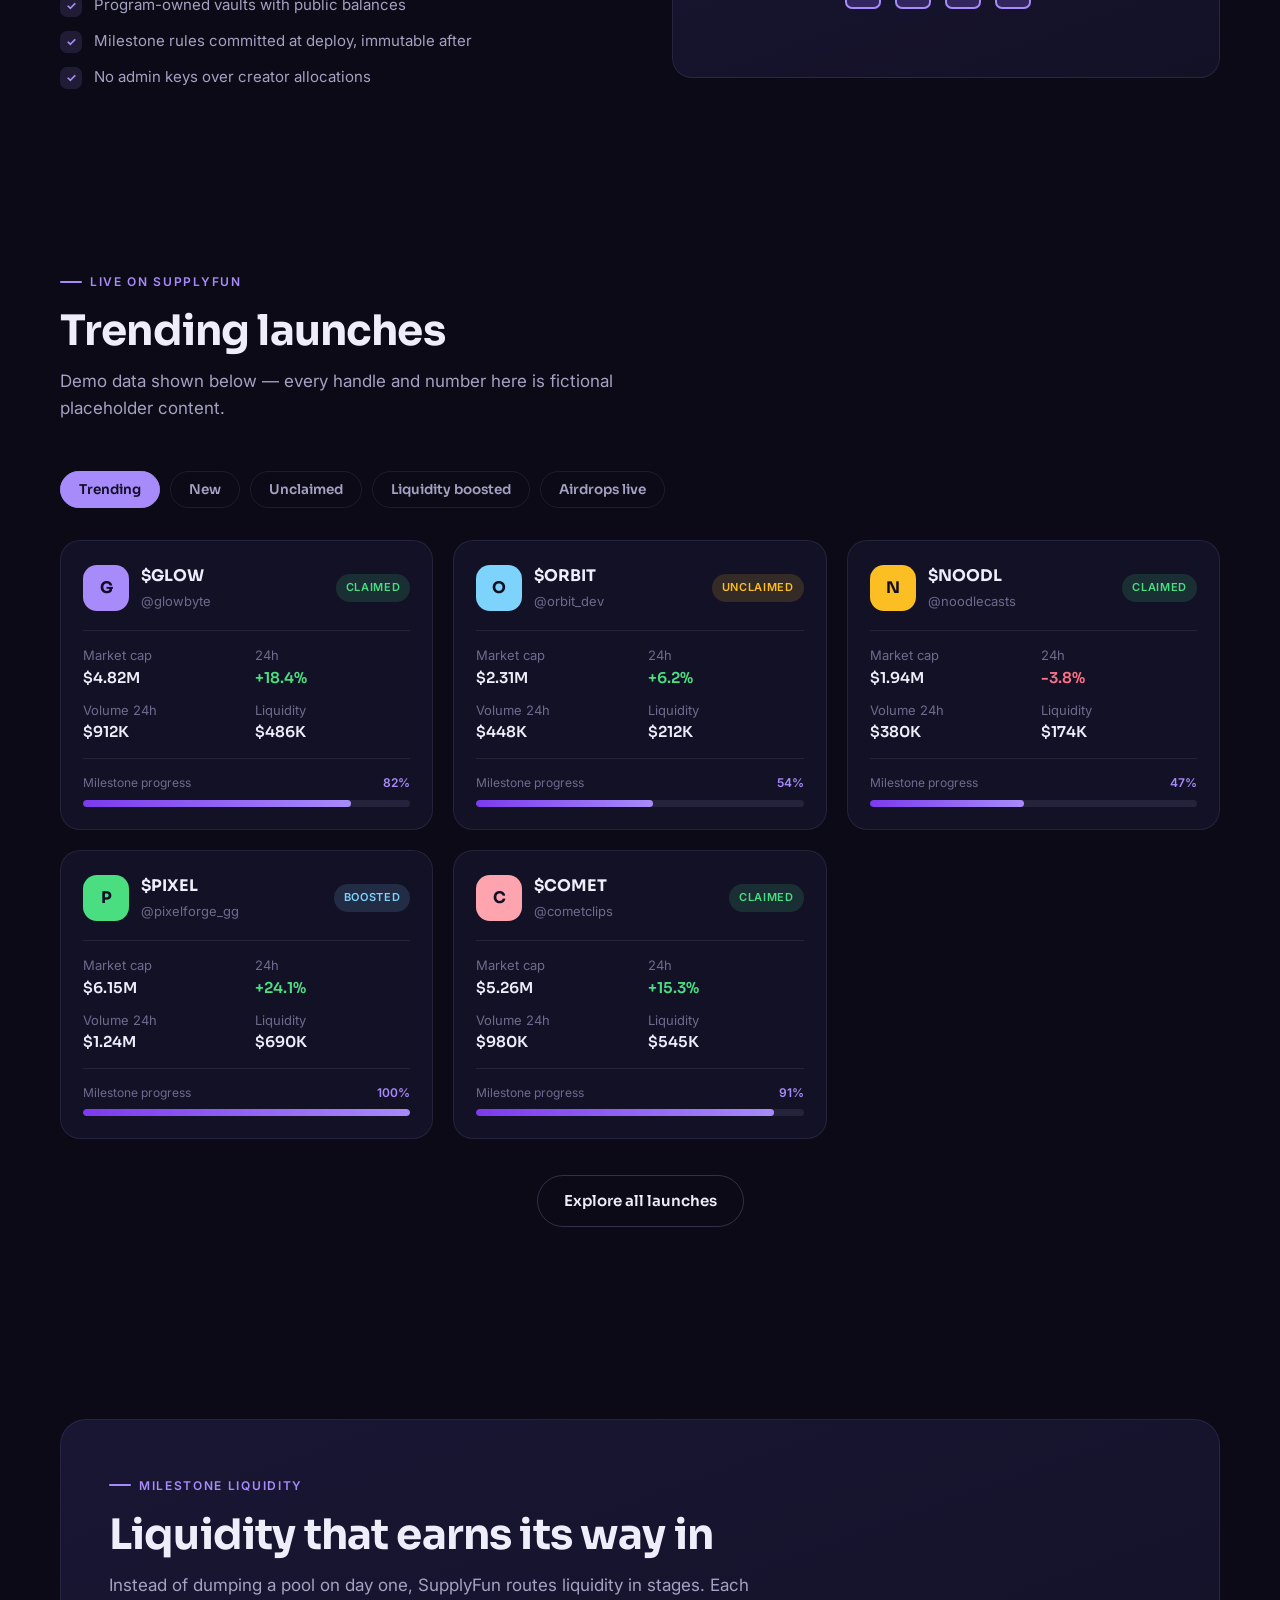
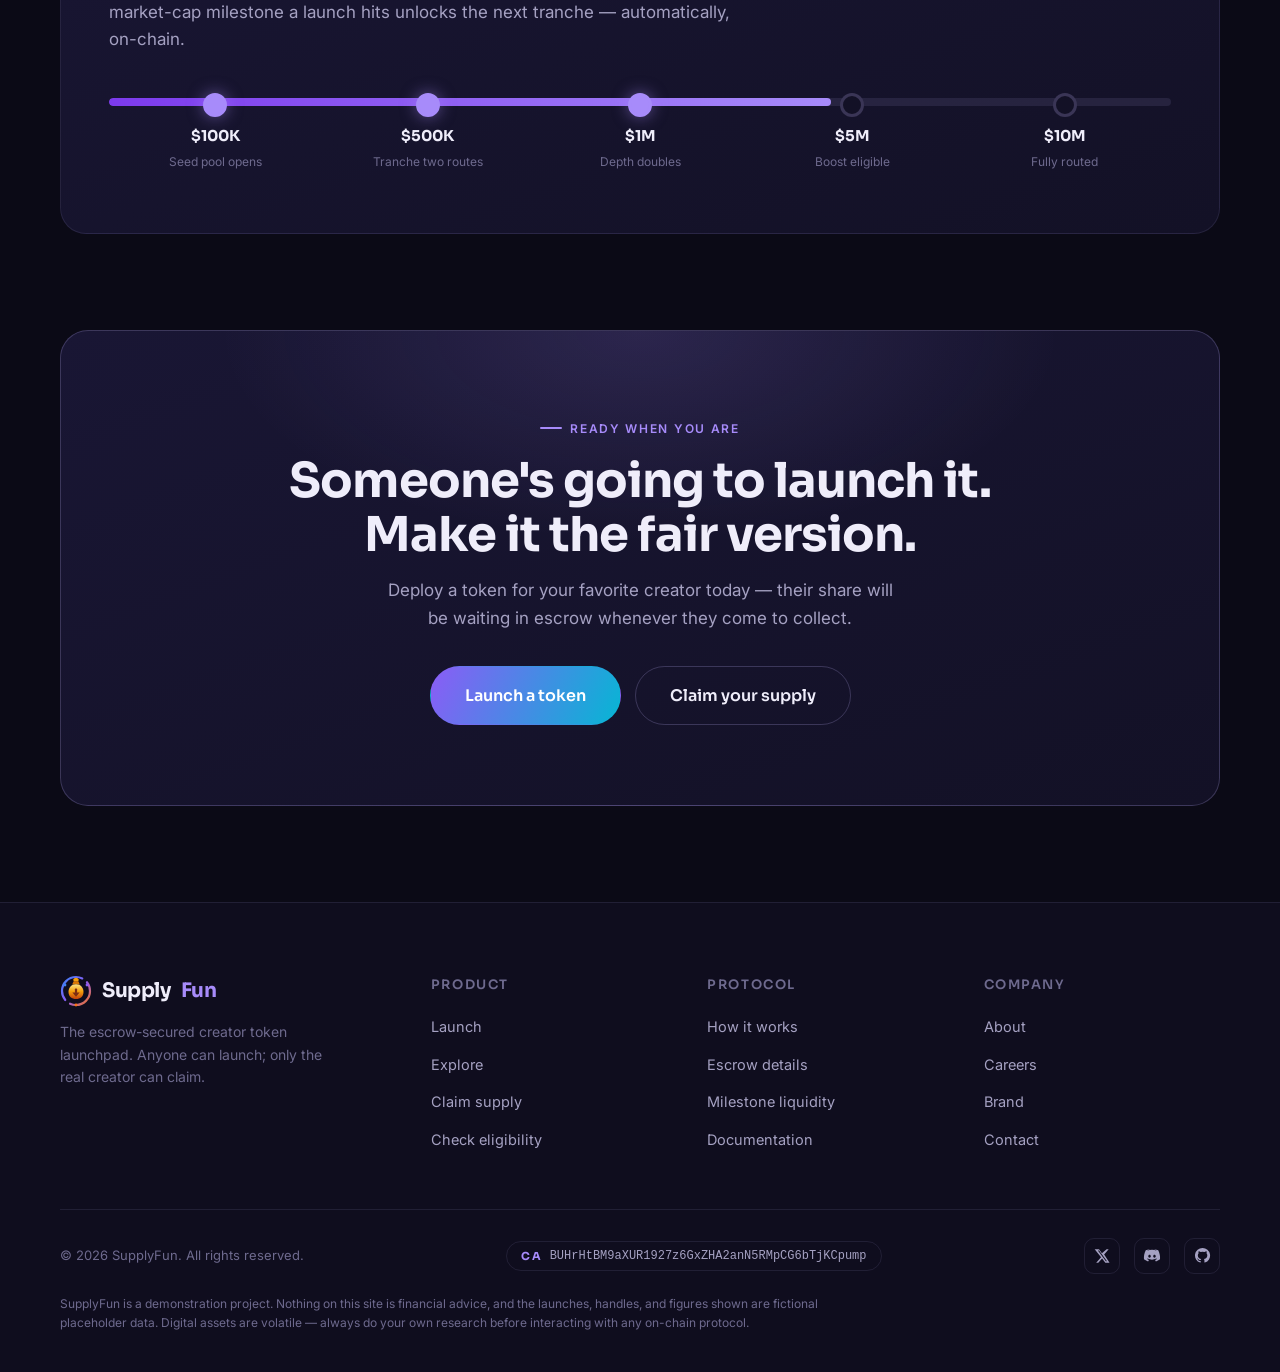
==== commit aef8a9dd: "Redesign logo as neon circuit-ring money bag New mark inspired by the token's branding: a segmented " ====
--- a/index.html
+++ b/index.html
@@ -18,10 +18,22 @@
     <div class="wrap nav-inner">
       <a class="logo" href="index.html">
         <svg class="mark" viewBox="0 0 32 32" fill="none" aria-hidden="true">
-          <path d="M16 2l12.1 7v14L16 30 3.9 23V9L16 2z" fill="#8b5cf6"/>
-          <circle cx="16" cy="14.5" r="4.2" fill="#0b0a16"/>
-          <path d="M14.6 17.5h2.8l1.1 5.5h-5l1.1-5.5z" fill="#0b0a16"/>
-          <circle cx="25.4" cy="6.6" r="3.2" fill="#22d3ee"/>
+          <defs>
+            <linearGradient id="sfRing-in1" x1="2" y1="2" x2="30" y2="30" gradientUnits="userSpaceOnUse">
+              <stop stop-color="#3b82f6"/><stop offset="0.5" stop-color="#8b5cf6"/><stop offset="1" stop-color="#f97316"/>
+            </linearGradient>
+            <linearGradient id="sfBag-in1" x1="16" y1="9" x2="16" y2="24" gradientUnits="userSpaceOnUse">
+              <stop stop-color="#fde68a"/><stop offset="0.5" stop-color="#f59e0b"/><stop offset="1" stop-color="#c2410c"/>
+            </linearGradient>
+          </defs>
+          <circle cx="16" cy="16" r="14" stroke="url(#sfRing-in1)" stroke-width="2.2" stroke-linecap="round" stroke-dasharray="38 6" stroke-dashoffset="10"/>
+          <circle cx="5" cy="10" r="1.4" fill="#3b82f6"/>
+          <circle cx="27" cy="10" r="1.4" fill="#8b5cf6"/>
+          <circle cx="16" cy="30" r="1.4" fill="#f97316"/>
+          <path d="M13.1 4.9c.6-1.4 1.6-2.1 2.9-2.1 1.3 0 2.3.7 2.9 2.1l-1.1 1.6h-3.6z" fill="#f59e0b"/><path d="M13.6 6.3h4.8l1.4 3.2h-7.6z" fill="#d97706"/>
+          <path d="M16 9.2c-4.7 0-7.5 3.5-7.5 7.7 0 4.5 3.2 7.1 7.5 7.1s7.5-2.6 7.5-7.1c0-4.2-2.8-7.7-7.5-7.7z" fill="url(#sfBag-in1)"/>
+          <rect x="14.9" y="13.6" width="2.2" height="4.4" rx="0.7" fill="#7c2d12"/>
+          <path d="M12.4 17.6h7.2L16 21.8z" fill="#7c2d12"/>
         </svg>
         Supply<em>Fun</em>
       </a>
@@ -354,10 +366,22 @@
         <div class="footer-brand">
           <a class="logo" href="index.html">
             <svg class="mark" viewBox="0 0 32 32" fill="none" aria-hidden="true">
-              <path d="M16 2l12.1 7v14L16 30 3.9 23V9L16 2z" fill="#8b5cf6"/>
-          <circle cx="16" cy="14.5" r="4.2" fill="#0b0a16"/>
-          <path d="M14.6 17.5h2.8l1.1 5.5h-5l1.1-5.5z" fill="#0b0a16"/>
-          <circle cx="25.4" cy="6.6" r="3.2" fill="#22d3ee"/>
+              <defs>
+            <linearGradient id="sfRing-in2" x1="2" y1="2" x2="30" y2="30" gradientUnits="userSpaceOnUse">
+              <stop stop-color="#3b82f6"/><stop offset="0.5" stop-color="#8b5cf6"/><stop offset="1" stop-color="#f97316"/>
+            </linearGradient>
+            <linearGradient id="sfBag-in2" x1="16" y1="9" x2="16" y2="24" gradientUnits="userSpaceOnUse">
+              <stop stop-color="#fde68a"/><stop offset="0.5" stop-color="#f59e0b"/><stop offset="1" stop-color="#c2410c"/>
+            </linearGradient>
+          </defs>
+          <circle cx="16" cy="16" r="14" stroke="url(#sfRing-in2)" stroke-width="2.2" stroke-linecap="round" stroke-dasharray="38 6" stroke-dashoffset="10"/>
+          <circle cx="5" cy="10" r="1.4" fill="#3b82f6"/>
+          <circle cx="27" cy="10" r="1.4" fill="#8b5cf6"/>
+          <circle cx="16" cy="30" r="1.4" fill="#f97316"/>
+          <path d="M13.1 4.9c.6-1.4 1.6-2.1 2.9-2.1 1.3 0 2.3.7 2.9 2.1l-1.1 1.6h-3.6z" fill="#f59e0b"/><path d="M13.6 6.3h4.8l1.4 3.2h-7.6z" fill="#d97706"/>
+          <path d="M16 9.2c-4.7 0-7.5 3.5-7.5 7.7 0 4.5 3.2 7.1 7.5 7.1s7.5-2.6 7.5-7.1c0-4.2-2.8-7.7-7.5-7.7z" fill="url(#sfBag-in2)"/>
+          <rect x="14.9" y="13.6" width="2.2" height="4.4" rx="0.7" fill="#7c2d12"/>
+          <path d="M12.4 17.6h7.2L16 21.8z" fill="#7c2d12"/>
             </svg>
             Supply<em>Fun</em>
           </a>
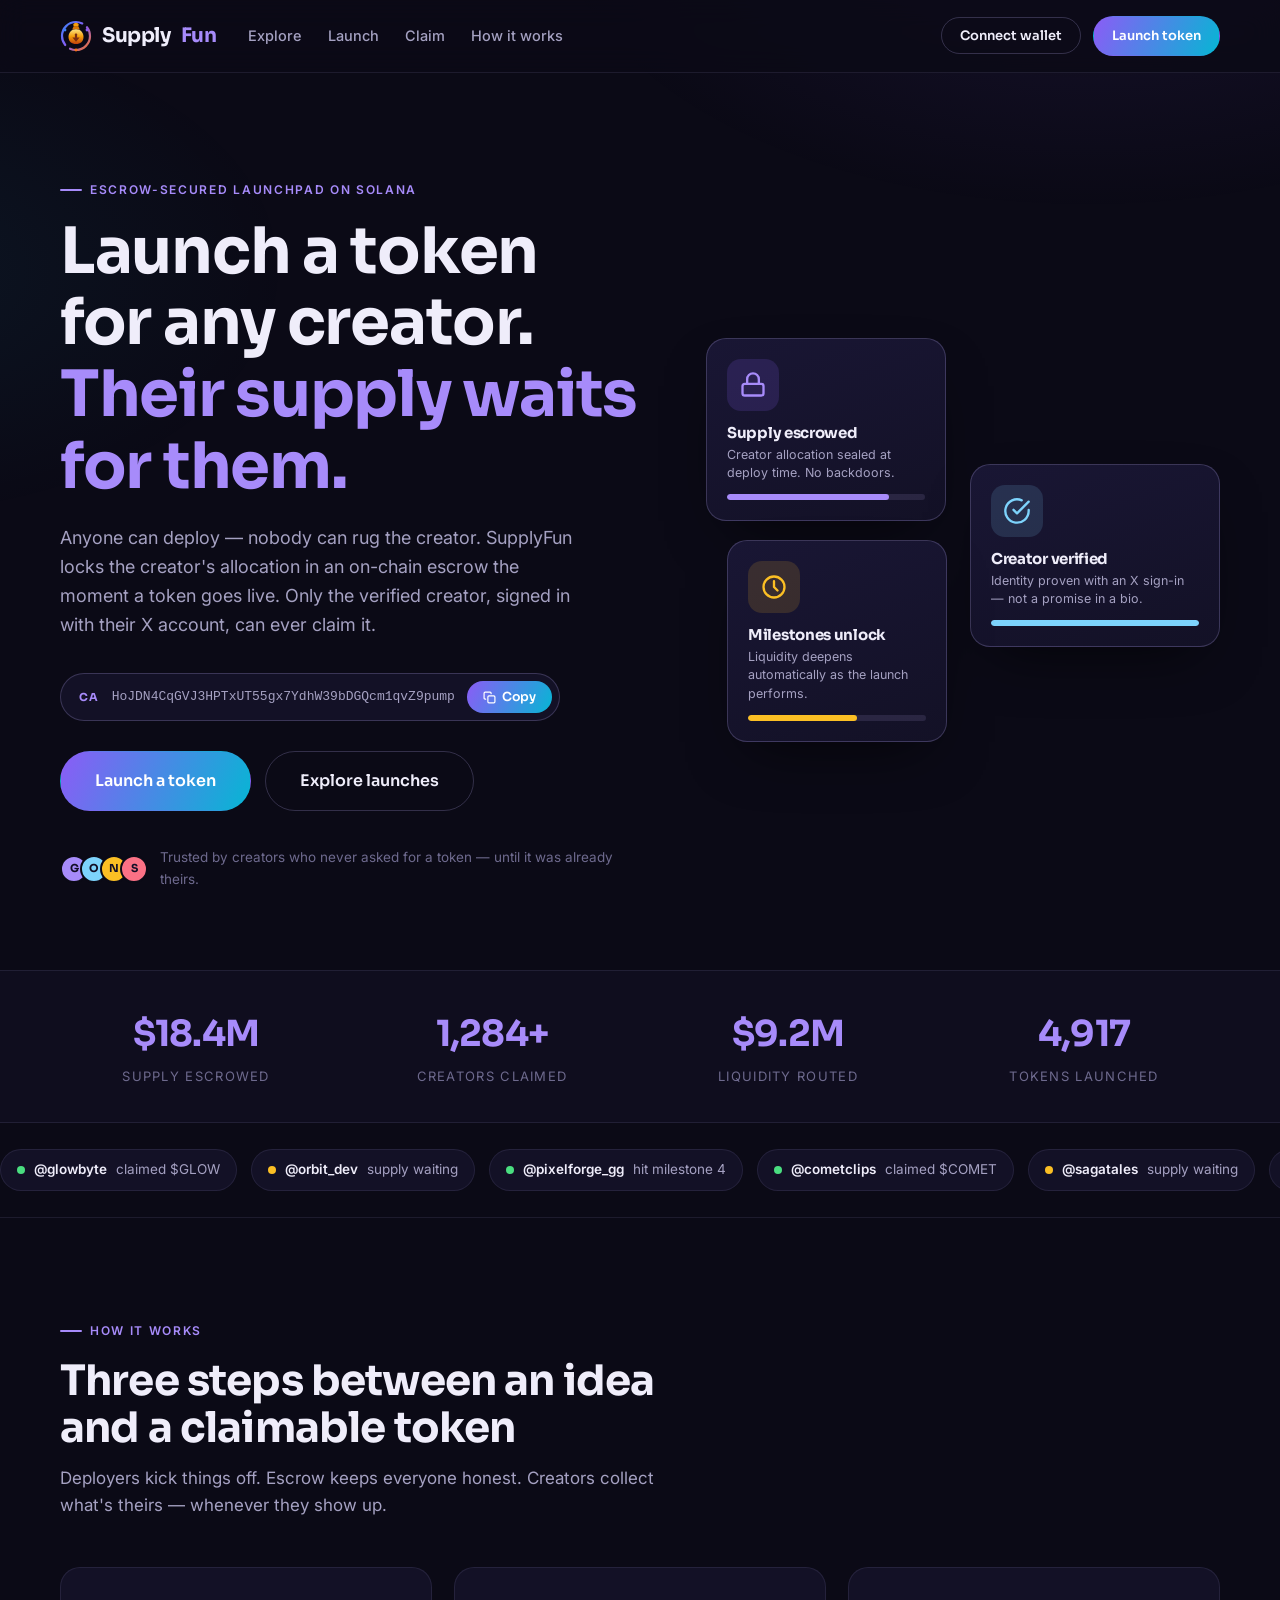
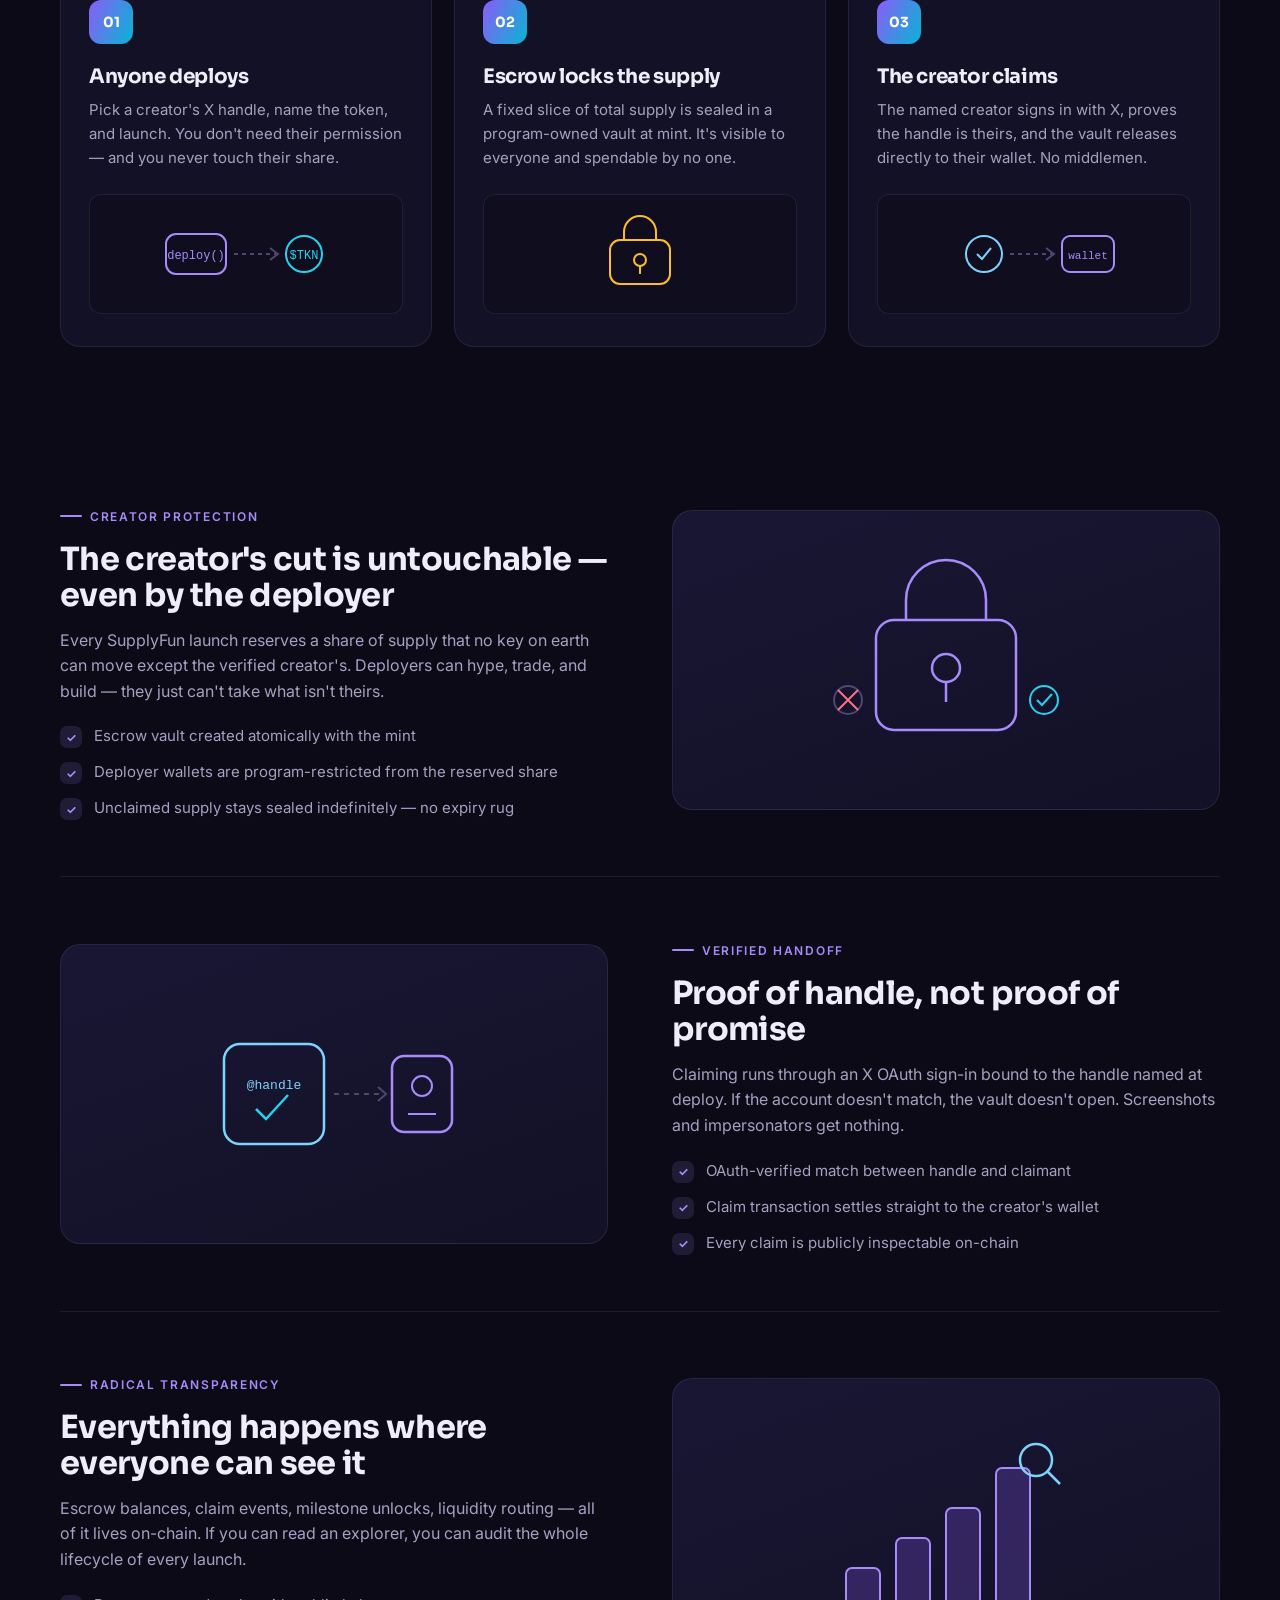
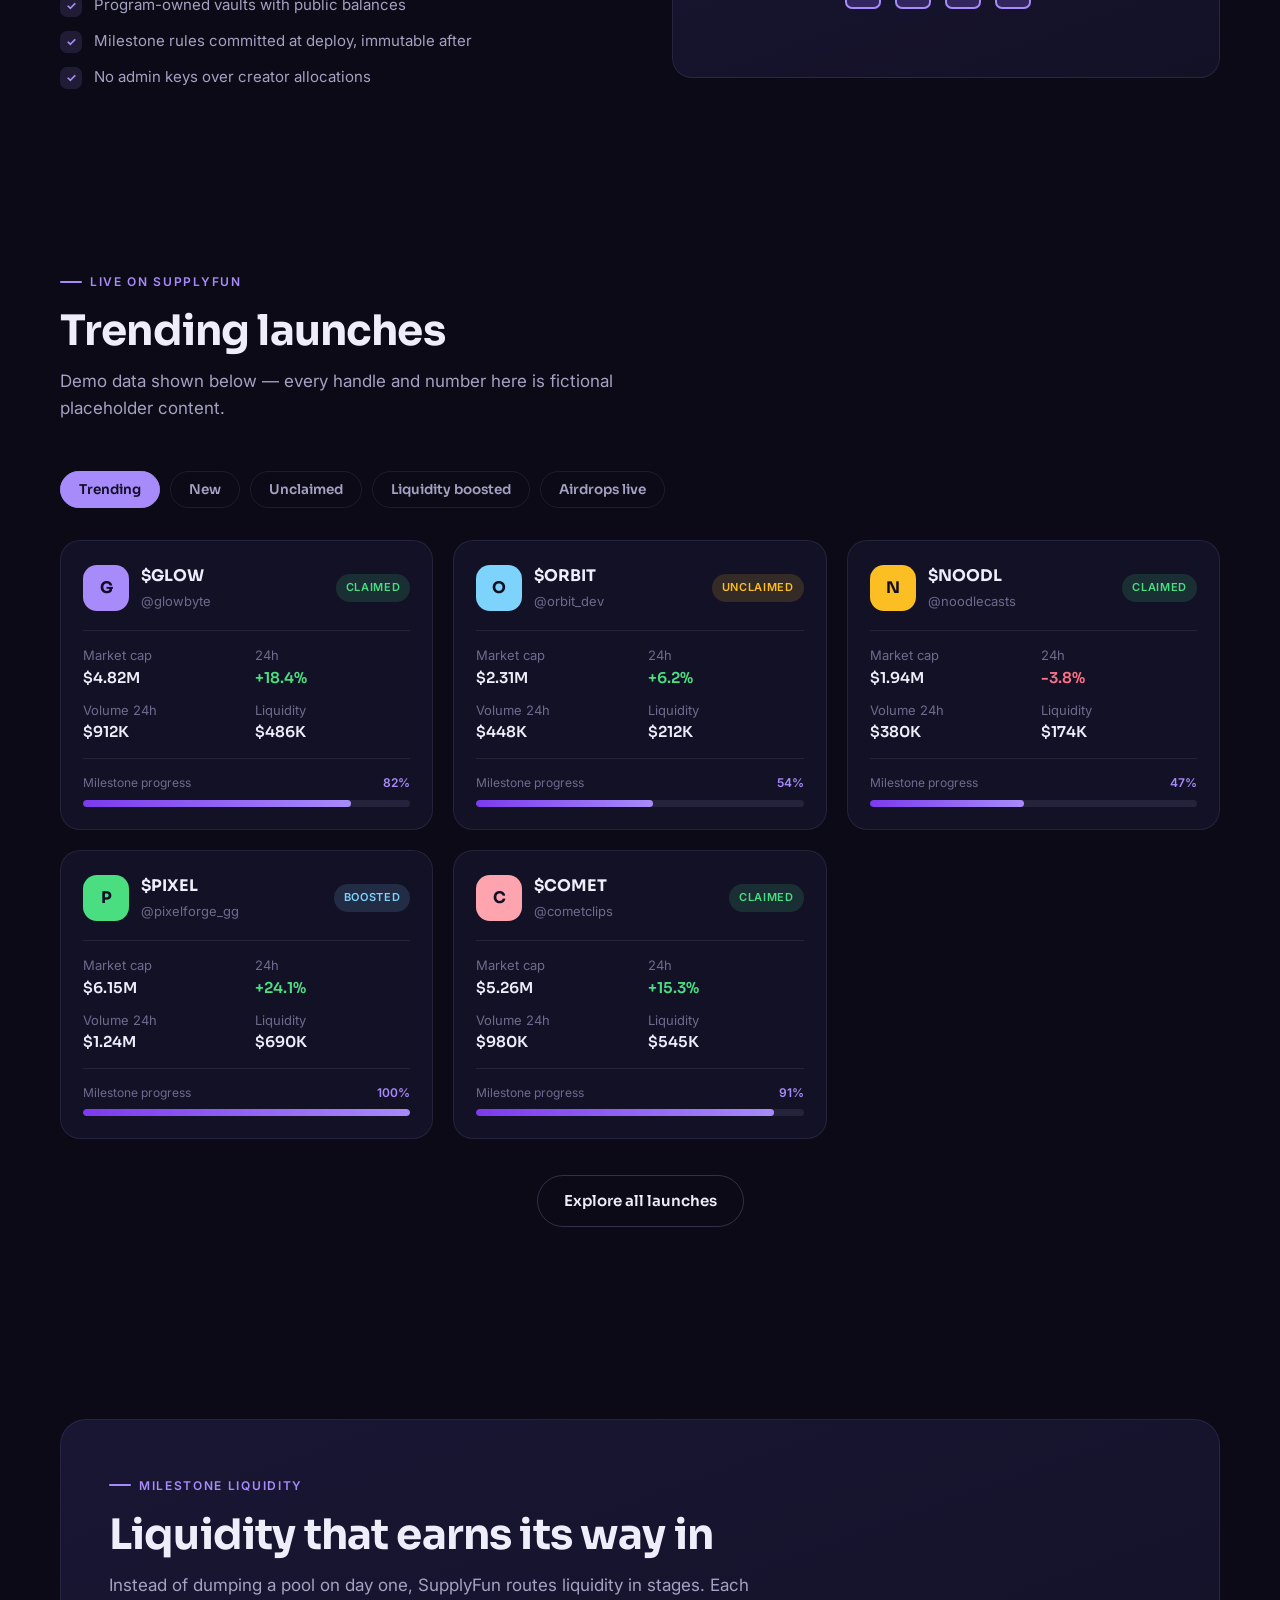
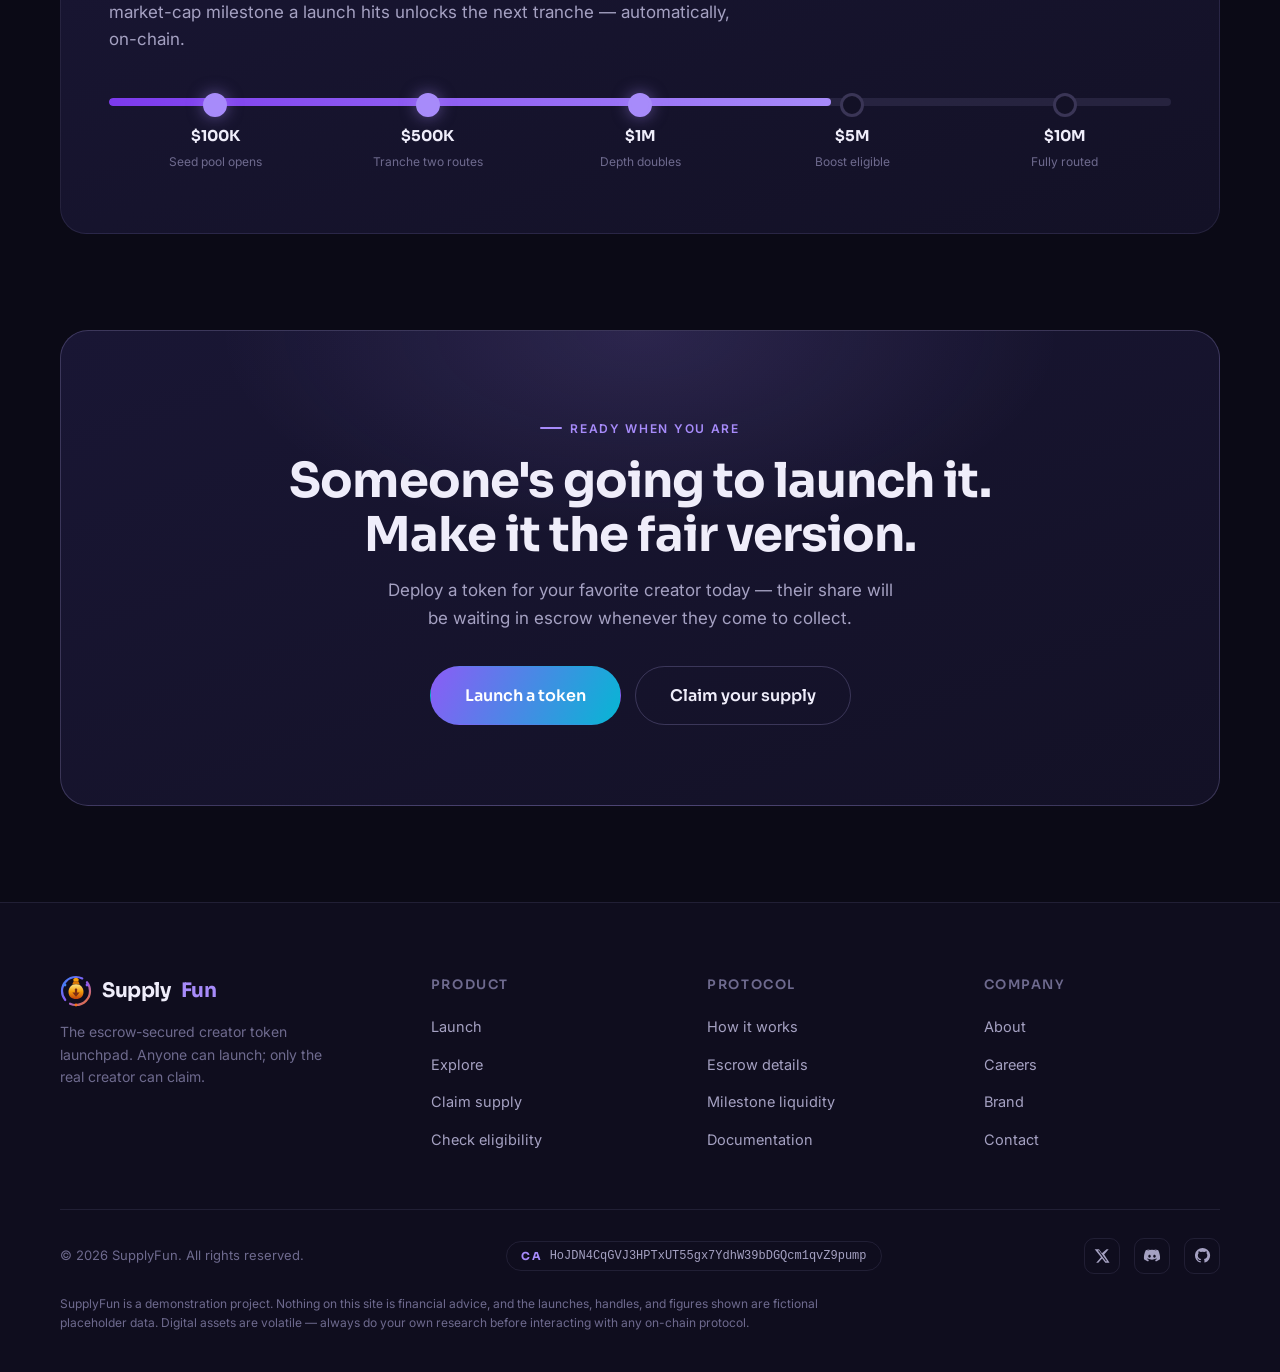
==== commit f26974c1: "Update contract address Replace CA in the hero bar and all footer copy chips with HoJDN4CqGVJ3HPTxUT" ====
--- a/index.html
+++ b/index.html
@@ -73,8 +73,8 @@
           </p>
           <div class="ca-bar">
             <span class="ca-label">CA</span>
-            <code>BUHrHtBM9aXUR1927z6GxZHA2anN5RMpCG6bTjKCpump</code>
-            <button class="ca-copy" data-copy-ca="BUHrHtBM9aXUR1927z6GxZHA2anN5RMpCG6bTjKCpump">
+            <code>HoJDN4CqGVJ3HPTxUT55gx7YdhW39bDGQcm1qvZ9pump</code>
+            <button class="ca-copy" data-copy-ca="HoJDN4CqGVJ3HPTxUT55gx7YdhW39bDGQcm1qvZ9pump">
               <svg width="13" height="13" viewBox="0 0 24 24" fill="none" stroke="currentColor" stroke-width="2.2" stroke-linecap="round" stroke-linejoin="round" aria-hidden="true">
                 <rect x="9" y="9" width="13" height="13" rx="2"/><path d="M5 15H4a2 2 0 0 1-2-2V4a2 2 0 0 1 2-2h9a2 2 0 0 1 2 2v1"/>
               </svg>
@@ -417,8 +417,8 @@
       </div>
       <div class="footer-base">
         <span>© 2026 SupplyFun. All rights reserved.</span>
-        <button class="ca-chip" data-copy-ca="BUHrHtBM9aXUR1927z6GxZHA2anN5RMpCG6bTjKCpump" title="Copy contract address">
-          <b>CA</b><span>BUHrHtBM9aXUR1927z6GxZHA2anN5RMpCG6bTjKCpump</span>
+        <button class="ca-chip" data-copy-ca="HoJDN4CqGVJ3HPTxUT55gx7YdhW39bDGQcm1qvZ9pump" title="Copy contract address">
+          <b>CA</b><span>HoJDN4CqGVJ3HPTxUT55gx7YdhW39bDGQcm1qvZ9pump</span>
         </button>
         <div class="footer-social">
           <a href="#" aria-label="X">
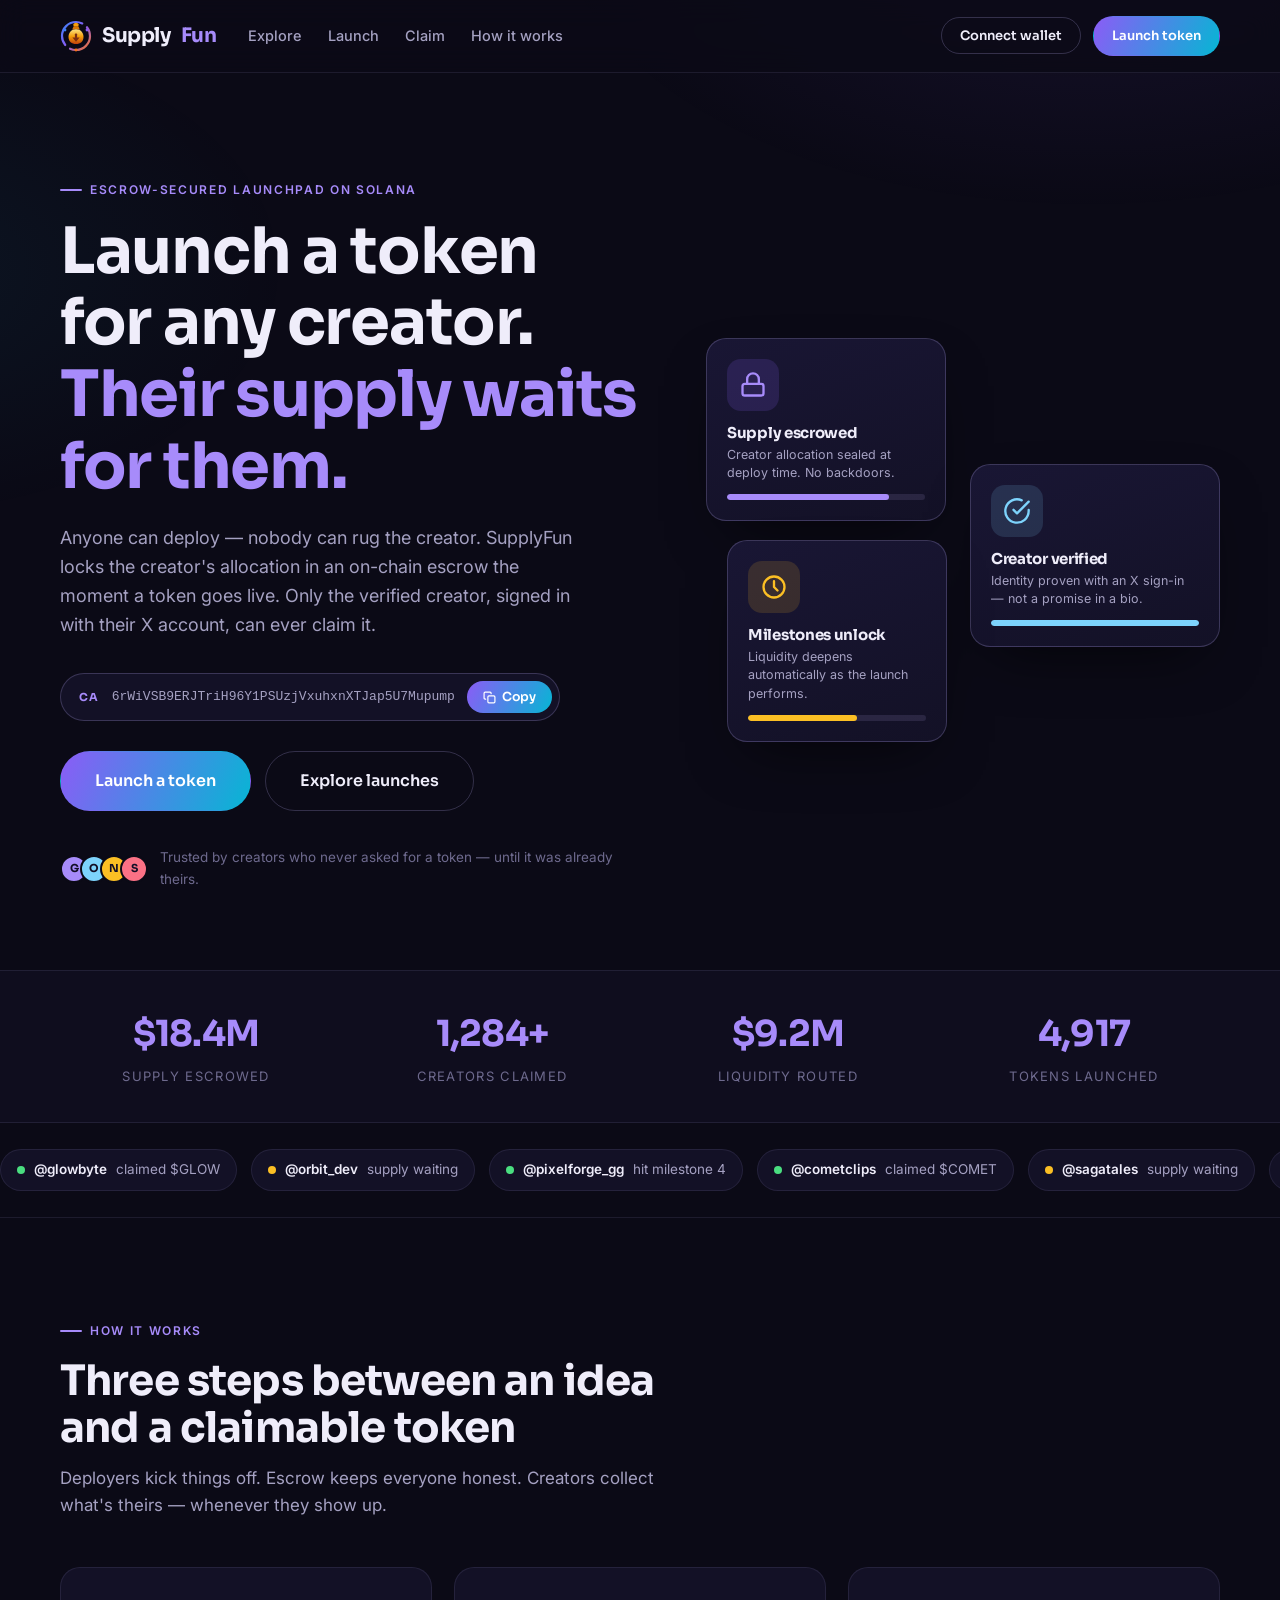
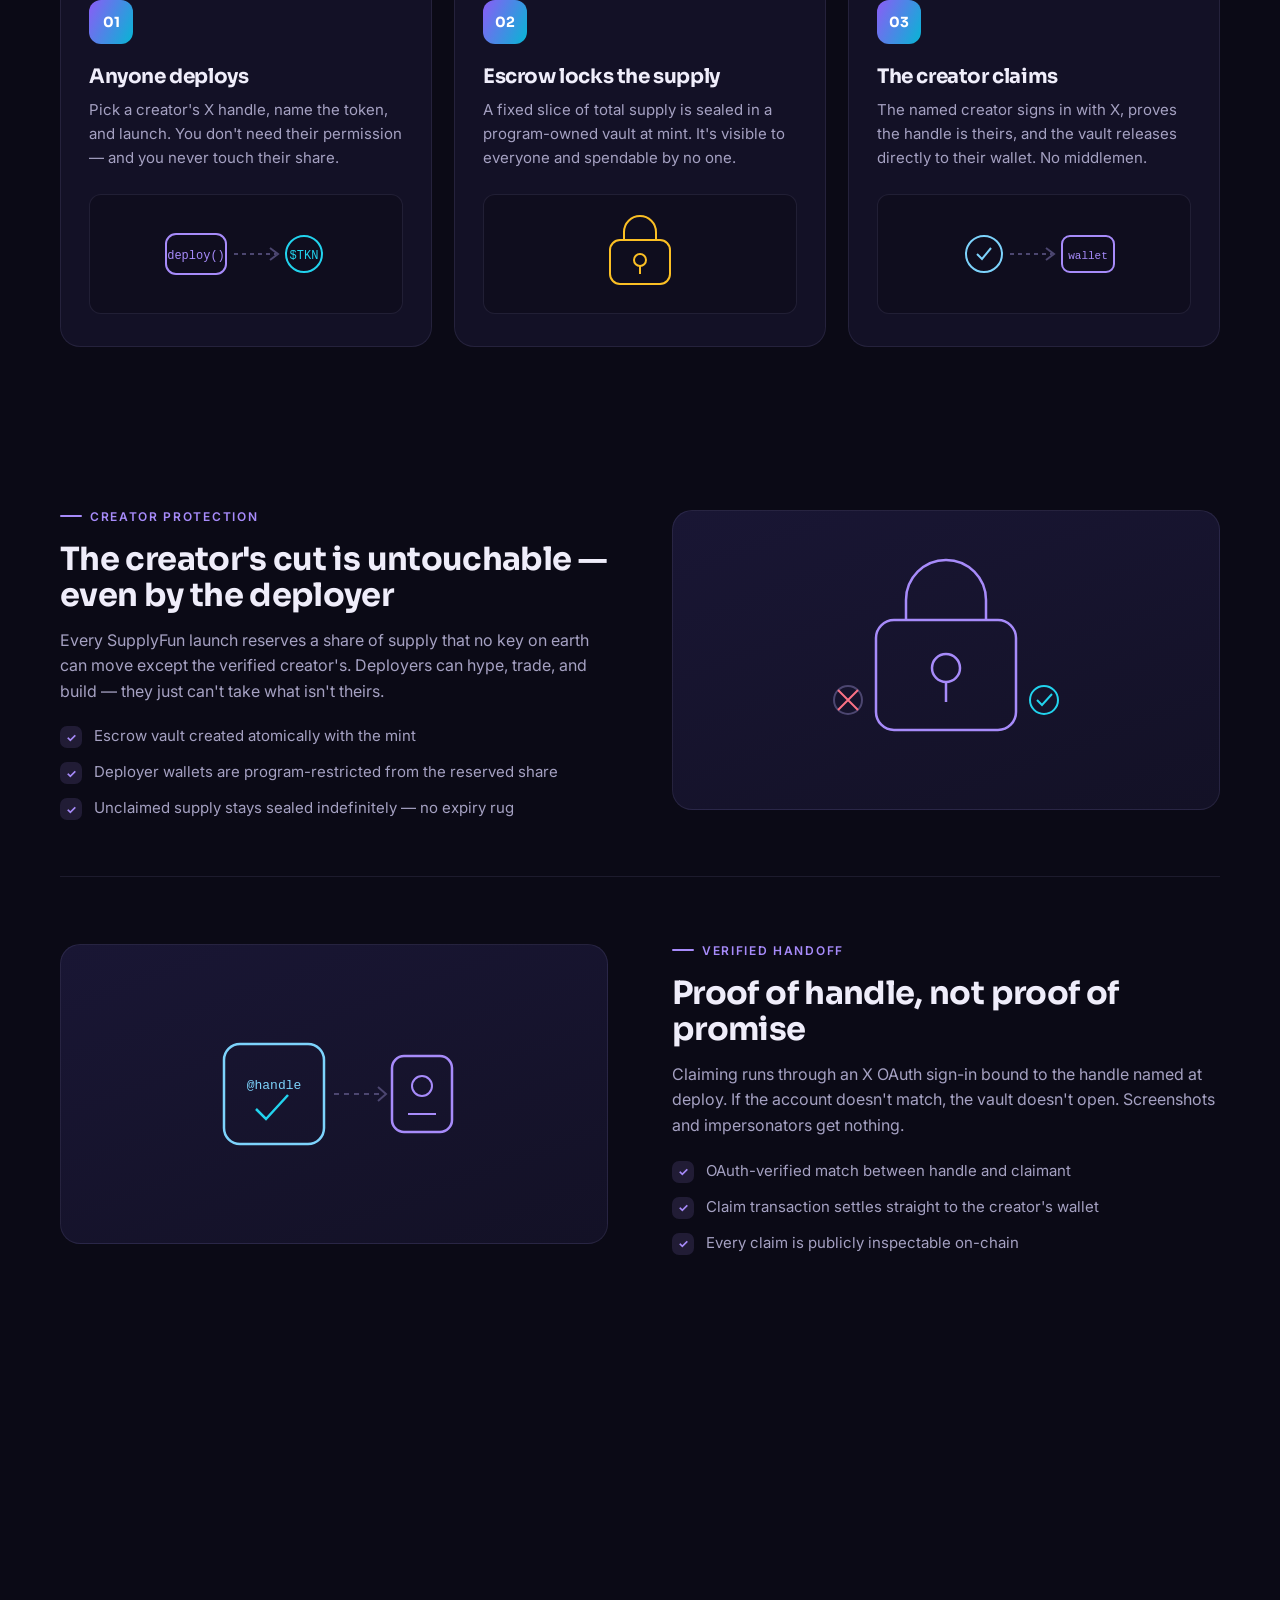
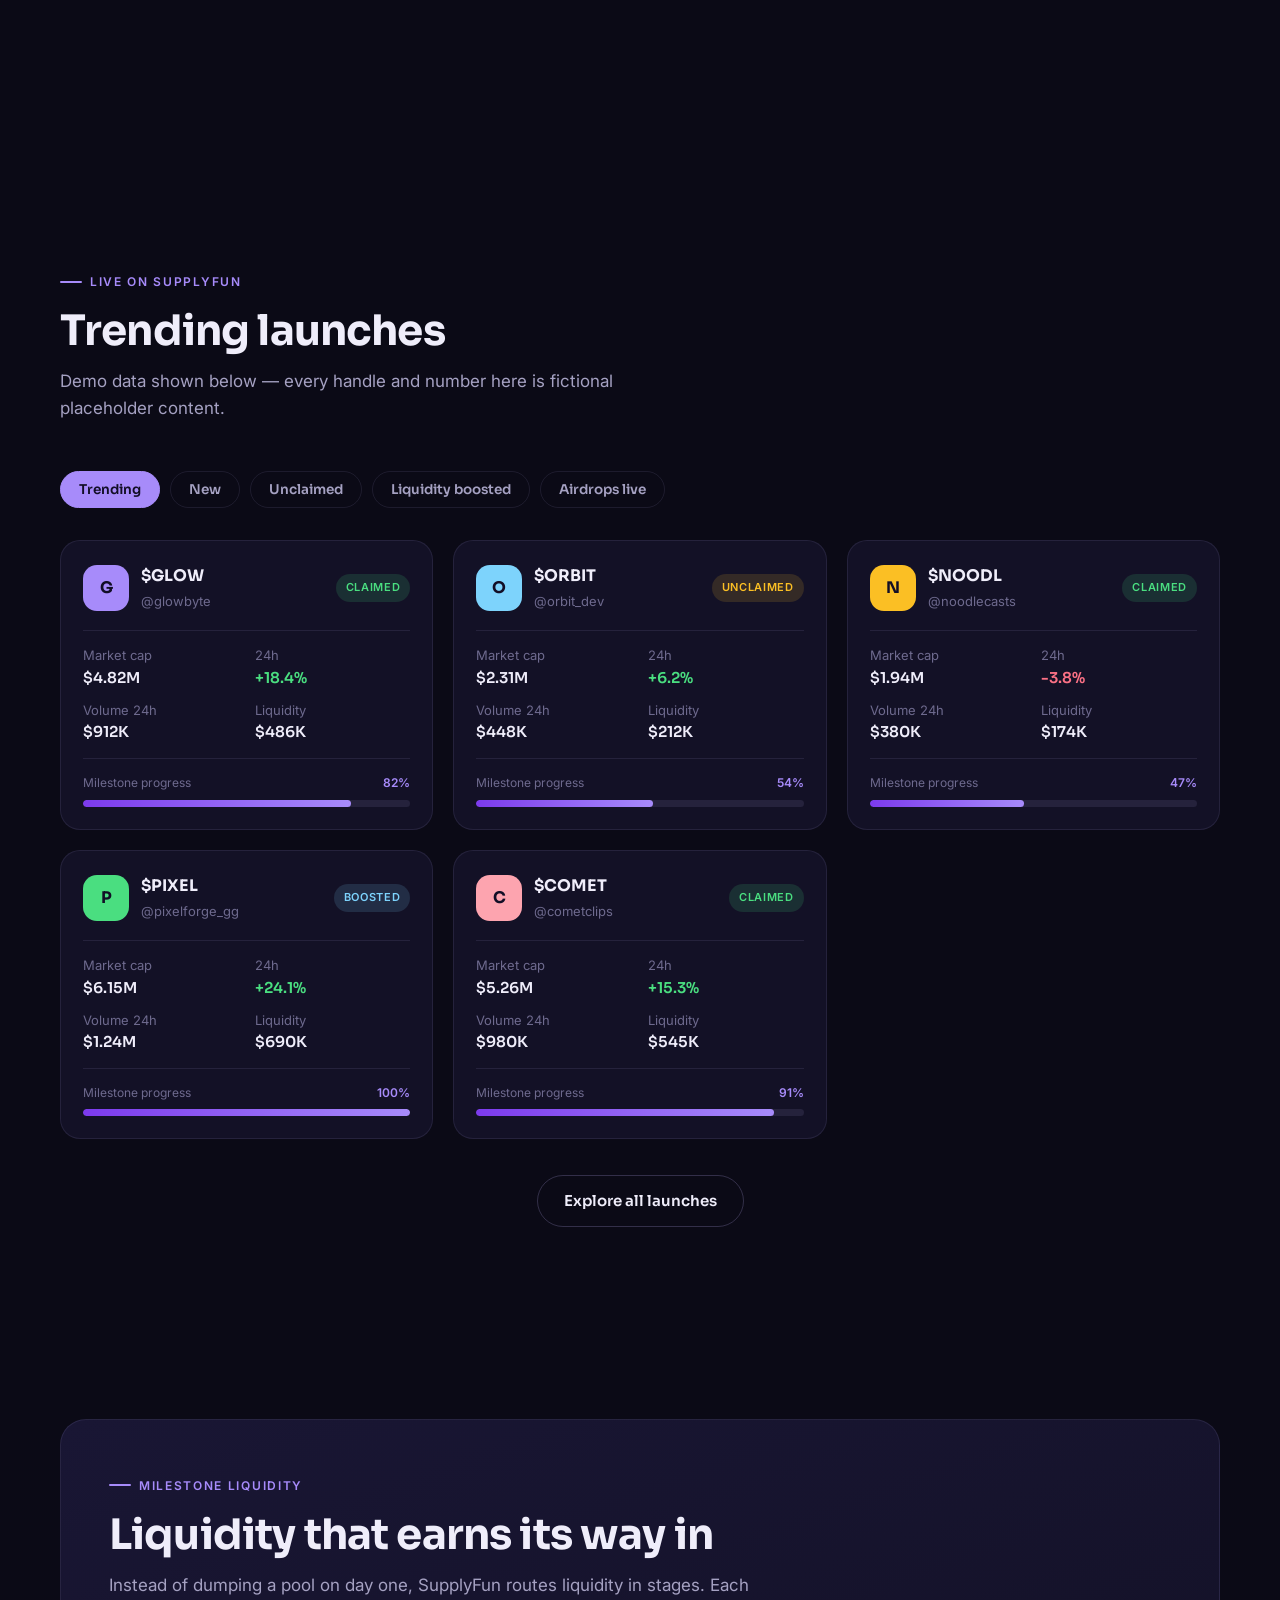
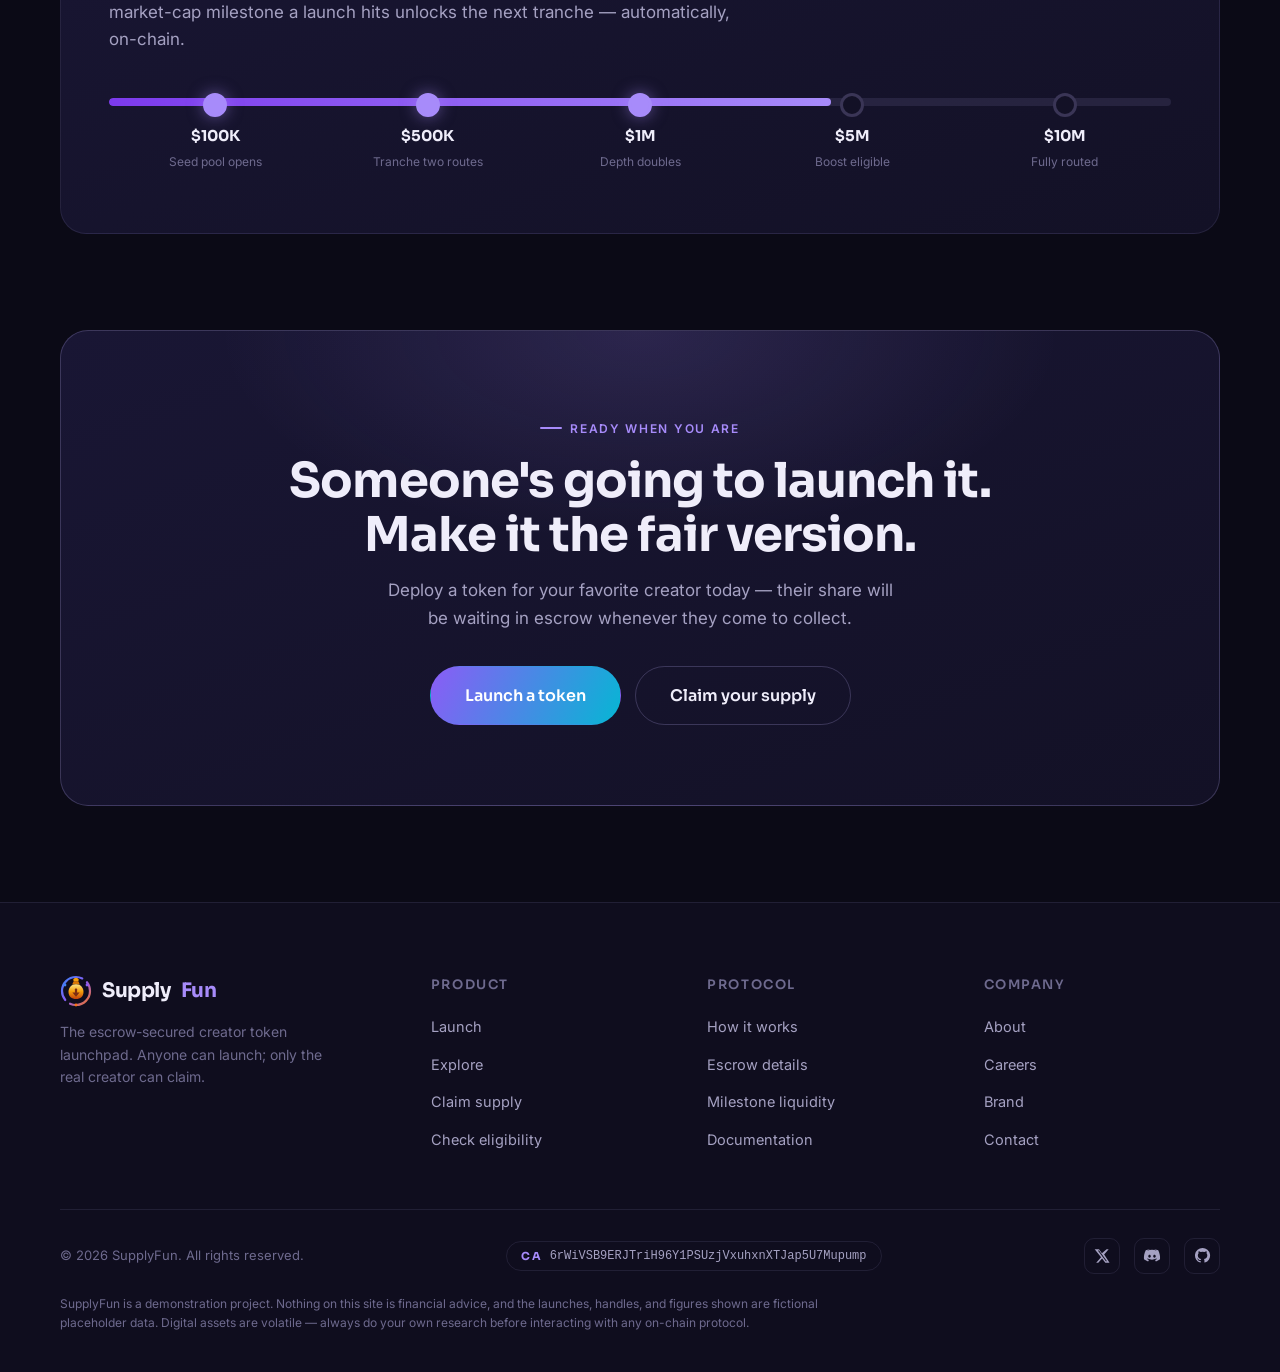
==== commit ee679799: "Update contract address Replace CA in the hero bar and all footer copy chips with 6rWiVSB9ERJTriH96Y" ====
--- a/index.html
+++ b/index.html
@@ -73,8 +73,8 @@
           </p>
           <div class="ca-bar">
             <span class="ca-label">CA</span>
-            <code>HoJDN4CqGVJ3HPTxUT55gx7YdhW39bDGQcm1qvZ9pump</code>
-            <button class="ca-copy" data-copy-ca="HoJDN4CqGVJ3HPTxUT55gx7YdhW39bDGQcm1qvZ9pump">
+            <code>6rWiVSB9ERJTriH96Y1PSUzjVxuhxnXTJap5U7Mupump</code>
+            <button class="ca-copy" data-copy-ca="6rWiVSB9ERJTriH96Y1PSUzjVxuhxnXTJap5U7Mupump">
               <svg width="13" height="13" viewBox="0 0 24 24" fill="none" stroke="currentColor" stroke-width="2.2" stroke-linecap="round" stroke-linejoin="round" aria-hidden="true">
                 <rect x="9" y="9" width="13" height="13" rx="2"/><path d="M5 15H4a2 2 0 0 1-2-2V4a2 2 0 0 1 2-2h9a2 2 0 0 1 2 2v1"/>
               </svg>
@@ -417,8 +417,8 @@
       </div>
       <div class="footer-base">
         <span>© 2026 SupplyFun. All rights reserved.</span>
-        <button class="ca-chip" data-copy-ca="HoJDN4CqGVJ3HPTxUT55gx7YdhW39bDGQcm1qvZ9pump" title="Copy contract address">
-          <b>CA</b><span>HoJDN4CqGVJ3HPTxUT55gx7YdhW39bDGQcm1qvZ9pump</span>
+        <button class="ca-chip" data-copy-ca="6rWiVSB9ERJTriH96Y1PSUzjVxuhxnXTJap5U7Mupump" title="Copy contract address">
+          <b>CA</b><span>6rWiVSB9ERJTriH96Y1PSUzjVxuhxnXTJap5U7Mupump</span>
         </button>
         <div class="footer-social">
           <a href="#" aria-label="X">
